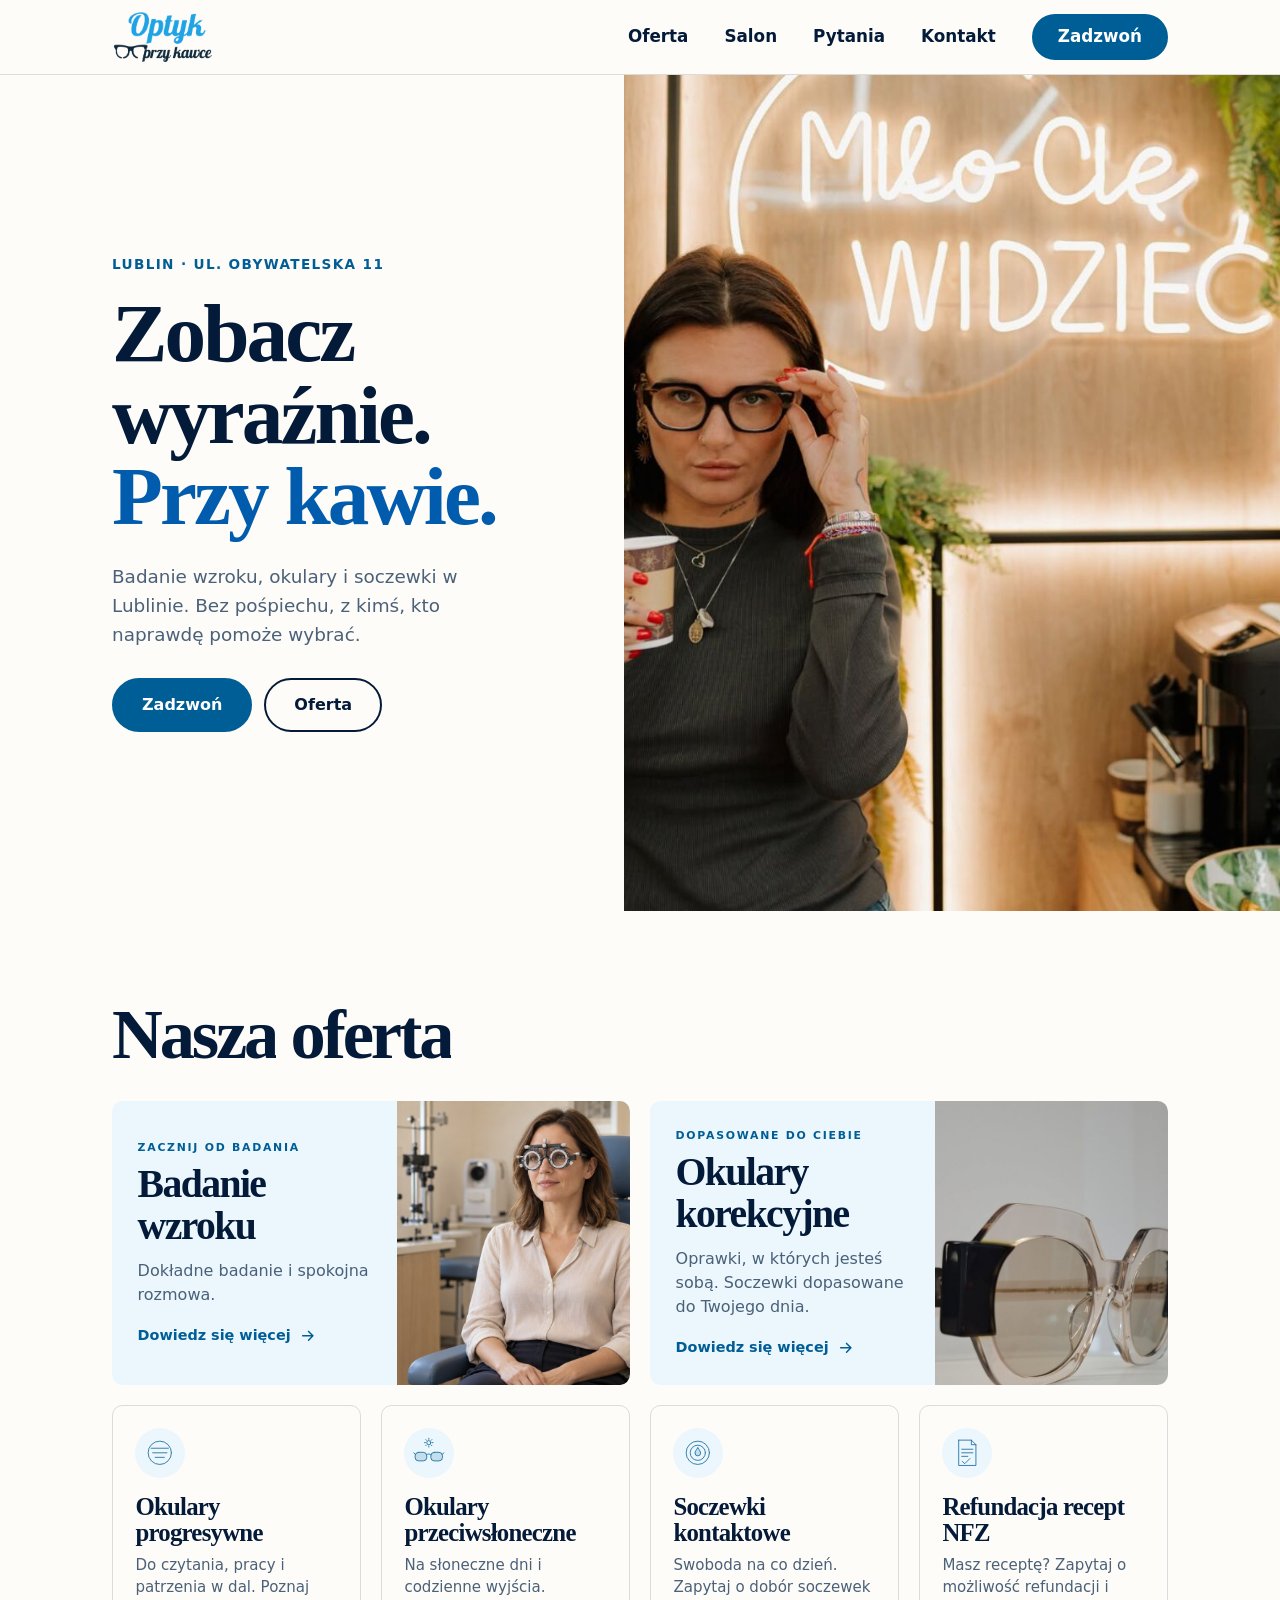
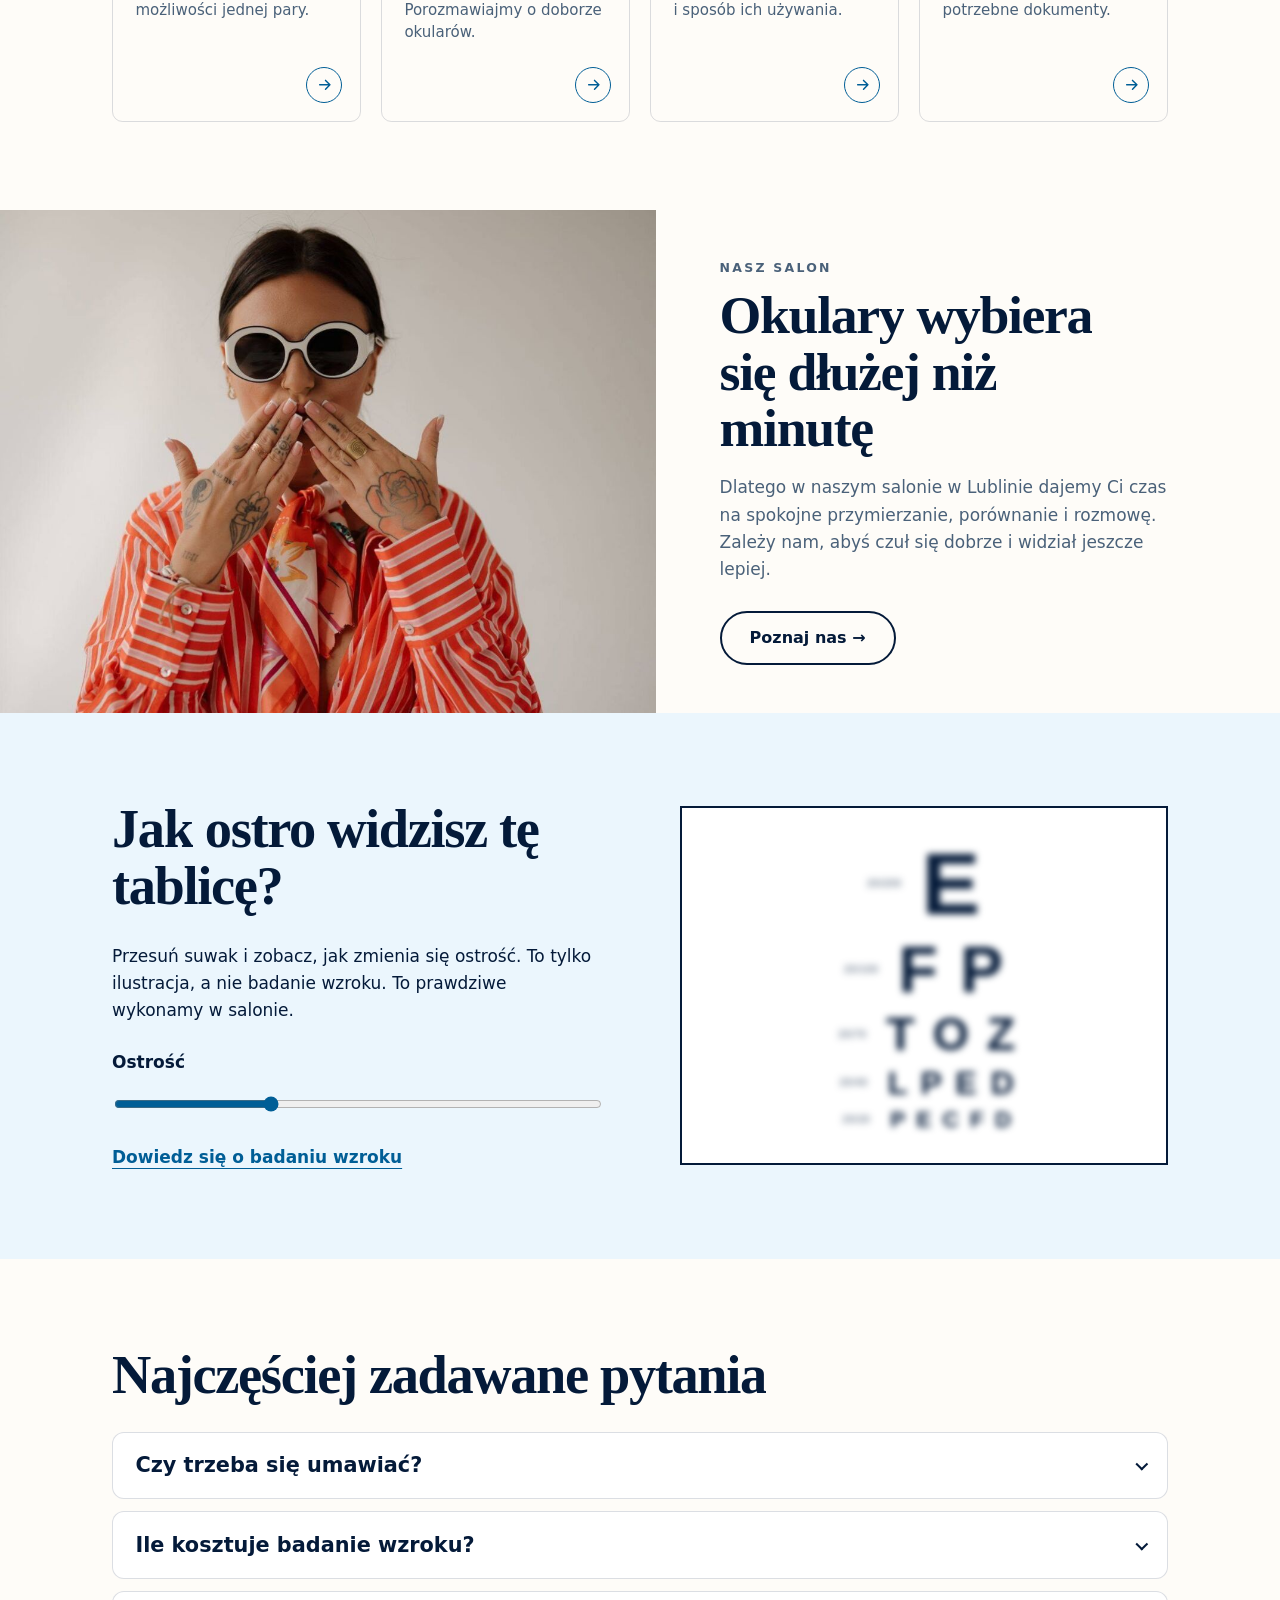
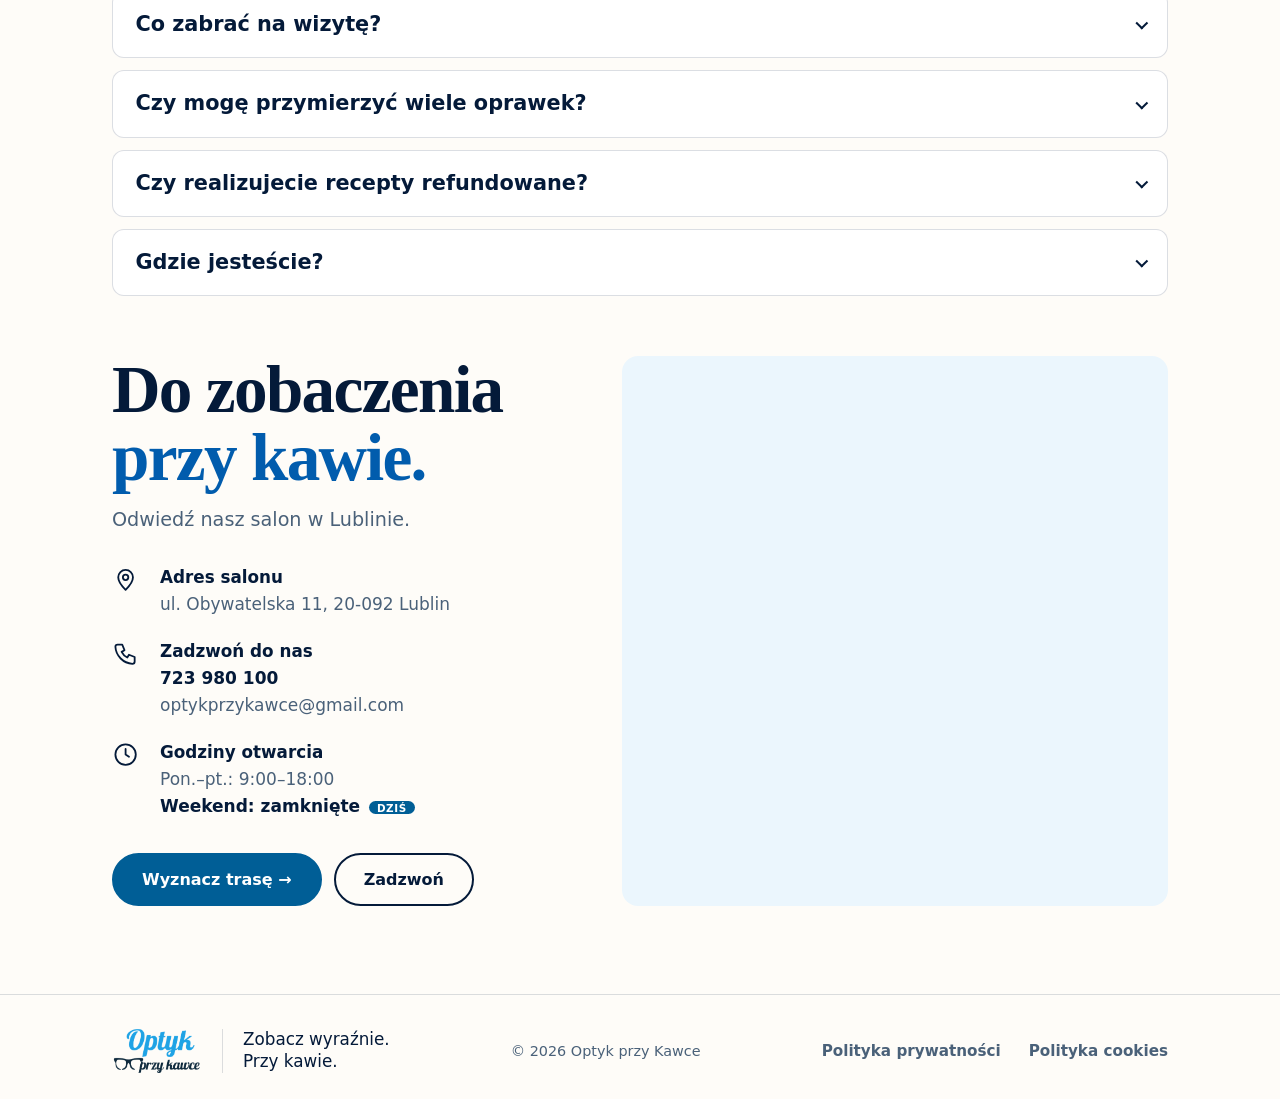
==== site/index.html @ 10d71ba2 "Czyste adresy URL: linki bez index.html i .html, cleanUrls w vercel.json Co-Authored-By: Claude Sonn" ====
<!DOCTYPE html>
<html lang="pl">
<head>
  <meta charset="utf-8">
  <meta name="viewport" content="width=device-width, initial-scale=1">
  <title>Optyk przy Kawce – badanie wzroku i okulary w Lublinie</title>
  <meta name="description" content="Optyk przy Kawce w Lublinie: badanie wzroku, okulary korekcyjne, przeciwsłoneczne i progresywne, soczewki kontaktowe. Bez pośpiechu, ul. Obywatelska 11.">
  <meta name="theme-color" content="#FEFCF8">
  <meta property="og:title" content="Optyk przy Kawce – badanie wzroku i okulary w Lublinie">
  <meta property="og:description" content="Optyk przy Kawce w Lublinie: badanie wzroku, okulary korekcyjne, przeciwsłoneczne i progresywne, soczewki kontaktowe. Bez pośpiechu, ul. Obywatelska 11.">
  <meta property="og:type" content="website">
  <meta property="og:image" content="img/optyk-przy-kawce-lublin-salon-neon.jpg">
  <script>document.documentElement.classList.add('js');</script>
  <link rel="stylesheet" href="css/style.css">
  <script type="application/ld+json">
  {
    "@context": "https://schema.org",
    "@type": "Optician",
    "name": "Optyk przy Kawce",
    "telephone": "+48723980100",
    "email": "optykprzykawce@gmail.com",
    "address": {"@type": "PostalAddress", "streetAddress": "ul. Obywatelska 11", "postalCode": "20-092", "addressLocality": "Lublin", "addressCountry": "PL"},
    "openingHoursSpecification": [{"@type": "OpeningHoursSpecification", "dayOfWeek": ["Monday", "Tuesday", "Wednesday", "Thursday", "Friday"], "opens": "09:00", "closes": "18:00"}]
  }
  </script>
</head>
<body>
  <a class="skip" href="#tresc">Przejdź do treści</a>

  <header class="top">
    <a class="top__logo" href="/" aria-label="Optyk przy Kawce, strona główna">
      <img src="img/optyk-przy-kawce-logo.png" alt="Optyk przy Kawce" width="585" height="312">
    </a>
    <button class="top__burger" type="button" aria-expanded="false" aria-controls="menu">
      <span class="sr">Menu</span><i></i><i></i>
    </button>
    <nav class="top__nav" id="menu" aria-label="Główna nawigacja">
      <a href="/#oferta">Oferta</a>
      <a href="/#salon">Salon</a>
      <a href="/#faq">Pytania</a>
      <a href="/#kontakt">Kontakt</a>
      <a class="btn btn--small top__tel" href="tel:+48723980100" aria-label="Zadzwoń 723 980 100">Zadzwoń</a>
    </nav>
  </header>

  <main id="tresc">
    <section class="hero">
      <div class="hero__text">
        <p class="eyebrow">Lublin · ul. Obywatelska 11</p>
        <h1 class="tytul">
          <span class="focus">Zobacz wyraźnie.</span>
          <span class="focus focus--2 tytul__alt">Przy kawie.</span>
        </h1>
        <p class="hero__lead">Badanie wzroku, okulary i soczewki w Lublinie. Bez pośpiechu, z kimś, kto naprawdę pomoże wybrać.</p>
        <div class="hero__cta">
          <a class="btn" href="tel:+48723980100">Zadzwoń</a>
          <a class="btn btn--ghost" href="#oferta">Oferta</a>
        </div>
      </div>
      <figure class="szyba hero__foto">
        <img src="img/optyk-przy-kawce-lublin-salon-neon.jpg" alt="Kobieta poprawia okulary z kubkiem kawy w ręku, w tle neon z napisem Miło Cię widzieć" width="1322" height="937" fetchpriority="high">
        <span class="szyba__blysk" aria-hidden="true"></span>
      </figure>
    </section>
    

    <section class="oferta oferta--salon" id="oferta" aria-labelledby="oferta-tytul">
      <div class="wrap">
        <div class="oferta__wstep"><h2 class="split" id="oferta-tytul">Nasza oferta</h2></div>
        <!-- DO POTWIERDZENIA Z KLIENTEM: progresywne, soczewki kontaktowe, refundacja -->
        <div class="karty stagger">
          <a class="karta karta--duza" href="/oferta/badanie-wzroku">
            <div class="karta__tekst">
              <p class="karta__nad">Zacznij od badania</p>
              <h3>Badanie wzroku</h3>
              <p class="karta__opis">Dokładne badanie i spokojna rozmowa.</p>
              <span class="karta__link">Dowiedz się więcej <svg viewBox="0 0 24 24" aria-hidden="true" focusable="false"><path d="M5 12 H19 M13 6 L19 12 L13 18"/></svg></span>
            </div>
            <div class="karta__zdjecie"><img src="img/badanie-wzroku-gabinet-oprawka-probna.jpg" alt="Dobór korekcji wzroku w oprawce próbnej" width="1174" height="784" loading="lazy"></div>
          </a>
          <a class="karta karta--duza" href="/oferta/okulary-korekcyjne">
            <div class="karta__tekst">
              <p class="karta__nad">Dopasowane do Ciebie</p>
              <h3>Okulary korekcyjne</h3>
              <p class="karta__opis">Oprawki, w których jesteś sobą. Soczewki dopasowane do Twojego dnia.</p>
              <span class="karta__link">Dowiedz się więcej <svg viewBox="0 0 24 24" aria-hidden="true" focusable="false"><path d="M5 12 H19 M13 6 L19 12 L13 18"/></svg></span>
            </div>
            <div class="karta__zdjecie karta__zdjecie--oprawki"><img src="img/okulary-korekcyjne-przezroczyste-oprawki.jpg" alt="Przezroczyste oprawki okularowe z ciemnymi detalami" width="1000" height="1000" loading="lazy"></div>
          </a>
          <a class="karta karta--mala" href="/oferta/okulary-progresywne">
            <svg class="ico draw " viewBox="0 0 120 120" aria-hidden="true" focusable="false"><circle pathLength="1" cx="60" cy="60" r="46"/><g class="ico-zones"><path pathLength="1" d="M26 42 H94"/><path pathLength="1" d="M32 60 H88"/><path pathLength="1" d="M42 78 H78"/></g></svg>
            <h3>Okulary progresywne</h3>
            <p class="karta__opis">Do czytania, pracy i patrzenia w dal. Poznaj możliwości jednej pary.</p>
            <span class="karta__strzalka" aria-hidden="true"><svg viewBox="0 0 24 24" aria-hidden="true" focusable="false"><path d="M5 12 H19 M13 6 L19 12 L13 18"/></svg></span>
          </a>
          <a class="karta karta--mala" href="/oferta/okulary-przeciwsloneczne">
            <svg class="ico draw " viewBox="0 0 120 120" aria-hidden="true" focusable="false"><g class="ico-rays"><circle pathLength="1" cx="60" cy="20" r="8"/><path pathLength="1" d="M60 3 V7 M60 33 V37 M43 20 H47 M73 20 H77 M48 8 L51 11 M69 29 L72 32 M72 8 L69 11 M51 29 L48 32"/></g><rect pathLength="1" x="6" y="58" width="46" height="34" rx="14" class="soft"/><rect pathLength="1" x="68" y="58" width="46" height="34" rx="14" class="soft"/><path pathLength="1" d="M52 68 C57 63 63 63 68 68"/><path pathLength="1" d="M6 66 L1 60 M114 66 L119 60"/></svg>
            <h3>Okulary przeciwsłoneczne</h3>
            <p class="karta__opis">Na słoneczne dni i codzienne wyjścia. Porozmawiajmy o doborze okularów.</p>
            <span class="karta__strzalka" aria-hidden="true"><svg viewBox="0 0 24 24" aria-hidden="true" focusable="false"><path d="M5 12 H19 M13 6 L19 12 L13 18"/></svg></span>
          </a>
          <a class="karta karta--mala" href="/oferta/soczewki-kontaktowe">
            <svg class="ico draw " viewBox="0 0 120 120" aria-hidden="true" focusable="false"><circle pathLength="1" cx="60" cy="60" r="46"/><circle pathLength="1" cx="60" cy="60" r="30"/><path pathLength="1" d="M60 40 C53 50 49 55 49 61 a11 11 0 0 0 22 0 C71 55 67 50 60 40 Z" class="soft"/></svg>
            <h3>Soczewki kontaktowe</h3>
            <p class="karta__opis">Swoboda na co dzień. Zapytaj o dobór soczewek i sposób ich używania.</p>
            <span class="karta__strzalka" aria-hidden="true"><svg viewBox="0 0 24 24" aria-hidden="true" focusable="false"><path d="M5 12 H19 M13 6 L19 12 L13 18"/></svg></span>
          </a>
          <a class="karta karta--mala" href="/oferta/recepty-refundowane">
            <svg class="ico draw " viewBox="0 0 120 120" aria-hidden="true" focusable="false"><path pathLength="1" d="M28 10 H78 L96 28 V110 H28 Z"/><path pathLength="1" d="M78 10 V28 H96"/><path pathLength="1" d="M40 46 H84 M40 60 H84 M40 74 H64"/><path pathLength="1" d="M42 94 L52 103 L72 83"/></svg>
            <h3>Refundacja recept NFZ</h3>
            <p class="karta__opis">Masz receptę? Zapytaj o możliwość refundacji i potrzebne dokumenty.</p>
            <span class="karta__strzalka" aria-hidden="true"><svg viewBox="0 0 24 24" aria-hidden="true" focusable="false"><path d="M5 12 H19 M13 6 L19 12 L13 18"/></svg></span>
          </a>
        </div>
      </div>
    </section>
    

    <section class="salon-baner" id="salon">
      <figure class="salon-baner__foto">
        <img src="img/biale-okulary-przeciwsloneczne-kobieta.jpg" alt="Kobieta w białych okularach przeciwsłonecznych" width="1100" height="1089" loading="lazy">
      </figure>
      <div class="salon-baner__tekst">
        <p class="eyebrow reveal">Nasz salon</p>
        <h2 class="split">Okulary wybiera się dłużej niż minutę</h2>
        <p class="reveal">Dlatego w naszym salonie w Lublinie dajemy Ci czas na spokojne przymierzanie, porównanie i rozmowę. Zależy nam, abyś czuł się dobrze i widział jeszcze lepiej.</p>
        <a class="btn btn--ghost reveal" href="#kontakt">Poznaj nas →</a>
      </div>
    </section>
    

    <section class="tablica">
      <div class="wrap tablica__grid">
        <div>
          <h2 class="split">Jak ostro widzisz tę tablicę?</h2>
          <p class="reveal">Przesuń suwak i zobacz, jak zmienia się ostrość. To tylko ilustracja, a nie badanie wzroku. To prawdziwe wykonamy w salonie.</p>
          <label class="suwak reveal">
            <span>Ostrość</span>
            <input type="range" min="0" max="12" value="12" step="0.1" data-blur-range aria-label="Ostrość tablicy">
          </label>
          <a class="link reveal" href="/oferta/badanie-wzroku">Dowiedz się o badaniu wzroku</a>
        </div>
        <div class="chart reveal" role="img" aria-label="Tablica z literami o malejącej wielkości">
          <div class="chart__letters" data-chart aria-hidden="true">
            <span class="c1" data-ac="20/200">E</span>
            <span class="c2" data-ac="20/100">F P</span>
            <span class="c3" data-ac="20/70">T O Z</span>
            <span class="c4" data-ac="20/40">L P E D</span>
            <span class="c5" data-ac="20/20">P E C F D</span>
          </div>
        </div>
      </div>
    </section>
    


    <section class="faq-sekcja faq-sekcja--waska" id="faq">
      <div class="wrap">
        <div class="faq">
          <h2 class="split">Najczęściej zadawane pytania</h2>
          <!-- DO POTWIERDZENIA Z KLIENTEM: odpowiedzi w FAQ (umawianie, refundacja, ceny) -->
          <details class="reveal" name="faq"><summary>Czy trzeba się umawiać?</summary><p>Najlepiej zadzwonić i umówić termin. Wtedy mamy dla Ciebie czas.</p></details>
          <details class="reveal" name="faq"><summary>Ile kosztuje badanie wzroku?</summary><p>Cenę podamy telefonicznie lub w salonie.</p></details>
          <details class="reveal" name="faq"><summary>Co zabrać na wizytę?</summary><p>Dotychczasowe okulary i, jeśli masz, aktualną receptę.</p></details>
          <details class="reveal" name="faq"><summary>Czy mogę przymierzyć wiele oprawek?</summary><p>Tak. Wybór oprawek to najprzyjemniejsza część wizyty, a kawa czeka.</p></details>
          <details class="reveal" name="faq"><summary>Czy realizujecie recepty refundowane?</summary><p>Zadzwoń i zapytaj, powiemy, co zabrać i jak to wygląda.</p></details>
          <details class="reveal" name="faq"><summary>Gdzie jesteście?</summary><p>Przy ul. Obywatelskiej 11 w Lublinie. Mapa jest poniżej.</p></details>
        </div>
      </div>
    </section>

    
    <section class="kontakt-sekcja" id="kontakt">
      <div class="wrap kontakt-sekcja__grid">
        <div class="kontakt-sekcja__tekst">
          <h2 class="kontakt-sekcja__h reveal">Do zobaczenia <span class="akcent">przy kawie.</span></h2>
          <p class="kontakt-sekcja__lead reveal">Odwiedź nasz salon w Lublinie.</p>
          <ul class="kontakt-lista stagger">
            <li><svg class="ik" viewBox="0 0 24 24" aria-hidden="true" focusable="false"><path d="M12 21s-6.5-6.2-6.5-11a6.5 6.5 0 0 1 13 0c0 4.8-6.5 11-6.5 11z"/><circle cx="12" cy="10" r="2.4"/></svg><div><strong>Adres salonu</strong><span>ul. Obywatelska 11, 20-092 Lublin</span></div></li>
            <li><svg class="ik" viewBox="0 0 24 24" aria-hidden="true" focusable="false"><path d="M5 4h4l2 5-2.5 1.5a11 11 0 0 0 5 5L15 13l5 2v4a2 2 0 0 1-2 2A16 16 0 0 1 3 6a2 2 0 0 1 2-2z"/></svg><div><strong>Zadzwoń do nas</strong><a href="tel:+48723980100">723 980 100</a><a class="kontakt-lista__mail" href="mailto:optykprzykawce@gmail.com">optykprzykawce@gmail.com</a></div></li>
            <li><svg class="ik" viewBox="0 0 24 24" aria-hidden="true" focusable="false"><circle cx="12" cy="12" r="9"/><path d="M12 7v5l3 2"/></svg><div class="godziny"><strong>Godziny otwarcia</strong><span data-days="1,2,3,4,5">Pon.–pt.: 9:00–18:00</span><span data-days="0,6">Weekend: zamknięte</span></div></li>
          </ul>
          <div class="kontakt-sekcja__cta reveal">
            <a class="btn" href="https://maps.app.goo.gl/uVHfZdmYuKes5w2g6" target="_blank" rel="noopener">Wyznacz trasę →</a>
            <a class="btn btn--ghost" href="tel:+48723980100" aria-label="Zadzwoń 723 980 100">Zadzwoń</a>
          </div>
        </div>
        <div class="mapa-duza">
          <iframe src="https://maps.google.com/maps?q=Optyk%20przy%20kawce%2C%20Obywatelska%2011%2C%20Lublin&amp;t=&amp;z=18&amp;ie=UTF8&amp;iwloc=&amp;output=embed" title="Mapa: Optyk przy Kawce, ul. Obywatelska 11, Lublin" loading="lazy" referrerpolicy="strict-origin-when-cross-origin" allowfullscreen></iframe>
        </div>
      </div>
    </section>


  </main>

  <footer class="stopka">
    <div class="wrap stopka__row">
      <div class="stopka__marka">
        <a href="/" aria-label="Optyk przy Kawce, strona główna"><img src="img/optyk-przy-kawce-logo.png" alt="Optyk przy Kawce" width="585" height="312" loading="lazy"></a>
        <p class="stopka__haslo">Zobacz wyraźnie.<br>Przy kawie.</p>
      </div>
      <p class="stopka__copy">© <span data-year>2026</span> Optyk przy Kawce</p>
      <nav aria-label="Informacje prawne">
        <ul class="stopka__prawne">
          <li><a href="/polityka-prywatnosci">Polityka prywatności</a></li>
          <li><a href="/polityka-cookies">Polityka cookies</a></li>
        </ul>
      </nav>
    </div>
  </footer>

  <a class="callbar" href="tel:+48723980100" aria-label="Zadzwoń 723 980 100">Zadzwoń</a>

  <script src="js/main.js" defer></script>
</body>
</html>
---- site/css/style.css ----
@view-transition { navigation: auto; }

@font-face { font-family: 'Bricolage Grotesque'; font-style: normal; font-weight: 700; font-display: swap; src: url('../fonts/bricolage-700-latin-ext.woff2') format('woff2'); unicode-range: U+0100-02BA, U+02BD-02C5, U+02C7-02CC, U+02CE-02D7, U+02DD-02FF, U+0304, U+0308, U+0329, U+1D00-1DBF, U+1E00-1E9F, U+1EF2-1EFF, U+2020, U+20A0-20AB, U+20AD-20C0, U+2113, U+2C60-2C7F, U+A720-A7FF; }
@font-face { font-family: 'Bricolage Grotesque'; font-style: normal; font-weight: 700; font-display: swap; src: url('../fonts/bricolage-700-latin.woff2') format('woff2'); unicode-range: U+0000-00FF, U+0131, U+0152-0153, U+02BB-02BC, U+02C6, U+02DA, U+02DC, U+0304, U+0308, U+0329, U+2000-206F, U+20AC, U+2122, U+2191, U+2193, U+2212, U+2215, U+FEFF, U+FFFD; }
@font-face { font-family: 'Bricolage Grotesque'; font-style: normal; font-weight: 800; font-display: swap; src: url('../fonts/bricolage-800-latin-ext.woff2') format('woff2'); unicode-range: U+0100-02BA, U+02BD-02C5, U+02C7-02CC, U+02CE-02D7, U+02DD-02FF, U+0304, U+0308, U+0329, U+1D00-1DBF, U+1E00-1E9F, U+1EF2-1EFF, U+2020, U+20A0-20AB, U+20AD-20C0, U+2113, U+2C60-2C7F, U+A720-A7FF; }
@font-face { font-family: 'Bricolage Grotesque'; font-style: normal; font-weight: 800; font-display: swap; src: url('../fonts/bricolage-800-latin.woff2') format('woff2'); unicode-range: U+0000-00FF, U+0131, U+0152-0153, U+02BB-02BC, U+02C6, U+02DA, U+02DC, U+0304, U+0308, U+0329, U+2000-206F, U+20AC, U+2122, U+2191, U+2193, U+2212, U+2215, U+FEFF, U+FFFD; }

:root {
  /* Paleta: jasna. Błękit z logo, granat zamiast czerni, karmel tylko jako drobny akcent kawy */
  --tlo: #FEFCF8;
  --papier: #ffffff;
  --mgla: #EBF6FD;
  --blekit: #1fa3e5;
  --blekit-ciemny: #005E96;
  --akcent: #015CAD;
  --tekst2: #4A6179;
  --granat: #041A39;
  --karmel: #c98b52;
  --linia: rgba(4, 26, 57, .14);

  /* Szeryfowe nagłówki wspólne dla strony i podstron ofert. */
  --font-naglowek: Georgia, "Times New Roman", serif;
  --font-tekst: system-ui, -apple-system, "Segoe UI", Roboto, sans-serif;
  --font-mono: ui-monospace, SFMono-Regular, Menlo, Consolas, monospace;

  --wrap: clamp(72rem, 80vw, 130rem);
  --gutter: clamp(1.25rem, 5vw, 3rem);
  --sekcja: clamp(3rem, 8vw, 5.5rem);
  --krem: #f6efe6;
  --ease: cubic-bezier(.2, .7, .2, 1);
}

*, *::before, *::after { box-sizing: border-box; }
html { scroll-behavior: smooth; scroll-padding-top: 5.5rem; font-size: clamp(16px, calc(10px + .45vw), 28px); }

body {
  margin: 0;
  background: var(--tlo);
  color: var(--granat);
  font-family: var(--font-tekst);
  font-size: 1.0625rem;
  line-height: 1.6;
  -webkit-text-size-adjust: 100%;
  overflow-x: hidden;
}

img { max-width: 100%; display: block; }
a { color: inherit; }
h1, h2, h3 { font-family: var(--font-naglowek); font-weight: 800; line-height: 1.05; margin: 0; letter-spacing: -.025em; }
h2 { font-size: clamp(1.9rem, 6vw, 3.4rem); max-width: 20ch; margin-bottom: 1.75rem; }
h3 { font-size: 1.3rem; letter-spacing: -.01em; }
p { margin: 0 0 1rem; }

.sr { position: absolute; width: 1px; height: 1px; overflow: hidden; clip: rect(0 0 0 0); white-space: nowrap; }
.skip { position: absolute; left: -999px; top: 0; background: var(--blekit-ciemny); color: #fff; padding: .75rem 1rem; z-index: 100; }
.skip:focus { left: 0; }
:focus-visible { outline: 3px solid var(--blekit); outline-offset: 3px; }

.wrap { max-width: var(--wrap); margin: 0 auto; padding-inline: var(--gutter); }

.eyebrow { font-size: .85rem; font-weight: 600; letter-spacing: .1em; text-transform: uppercase; color: var(--blekit-ciemny); margin-bottom: 1.1rem; }
.eyebrow--light { color: #bfe6f7; }


/* Przyciski i linki */
.btn {
  font-family: inherit; font-size: 1rem; cursor: pointer;
  display: inline-flex; align-items: center; justify-content: center;
  min-height: 3.25rem; padding: .75rem 1.75rem;
  background: var(--blekit-ciemny); color: #fff;
  font-weight: 700; text-decoration: none;
  border: 2px solid var(--blekit-ciemny); border-radius: 999px;
  transition: transform .3s var(--ease), background .3s, color .3s, border-color .3s;
}
@media (hover: hover) { .btn:hover { transform: translateY(-3px); background: var(--granat); border-color: var(--granat); } }
.btn:active { transform: translateY(0) scale(.98); }
.btn--ghost { background: transparent; color: var(--granat); border-color: var(--granat); }
@media (hover: hover) { .btn--ghost:hover { background: var(--granat); color: #fff; } }
.btn--small { min-height: 2.5rem; padding: .35rem 1.25rem; }
.btn--white { background: #fff; color: var(--blekit-ciemny); border-color: #fff; }
@media (hover: hover) { .btn--white:hover { background: var(--granat); color: #fff; border-color: var(--granat); } }

.link { color: var(--blekit-ciemny); text-underline-offset: .3em; font-weight: 600; }
.link--light { color: #fff; }

/* Nagłówek */
.top {
  position: sticky; top: 0; z-index: 50;
  display: flex; align-items: center; justify-content: space-between; gap: 1.5rem;
  padding: .6rem max(var(--gutter), calc((100vw - var(--wrap)) / 2 + var(--gutter)));
  background: rgba(254, 252, 248, .92);
  -webkit-backdrop-filter: blur(12px); backdrop-filter: blur(12px);
  border-bottom: 1px solid var(--linia);
}
.top__logo img { height: 3.4rem; width: auto; transition: transform .5s var(--ease); }
.top__logo:hover img { transform: rotate(-3deg) scale(1.04); }

.top__burger { margin-left: auto; display: none; width: 3rem; height: 3rem; background: none; border: 0; position: relative; cursor: pointer; z-index: 2; }
.top__burger i { position: absolute; left: .75rem; right: .75rem; height: 2px; background: var(--granat); transition: transform .35s var(--ease), top .35s var(--ease); }
.top__burger i:nth-child(2) { top: 1.1rem; }
.top__burger i:nth-child(3) { top: 1.7rem; }
.top__burger[aria-expanded="true"] i:nth-child(2) { top: 1.4rem; transform: rotate(45deg); }
.top__burger[aria-expanded="true"] i:nth-child(3) { top: 1.4rem; transform: rotate(-45deg); }

.top__nav { display: flex; align-items: center; gap: 2.25rem; }
.top__nav a:not(.btn) { text-decoration: none; font-size: 1.05rem; font-weight: 600; padding-block: .5rem; position: relative; }
.top__nav a:not(.btn)::after { content: ""; position: absolute; left: 0; right: 0; bottom: .15rem; height: 2px; background: var(--blekit-ciemny); transform: scaleX(0); transform-origin: left; transition: transform .35s var(--ease); }
.top__nav a:not(.btn):hover::after, .top__nav a[aria-current]::after { transform: scaleX(1); }
.top__tel { min-height: 2.9rem; padding-inline: 1.5rem; font-size: 1.05rem; }

/* Szyba: zdjęcie za szkłem gabloty */
.szyba { position: relative; margin: 0; overflow: hidden; }
.szyba img { width: 100%; height: 100%; object-fit: cover; display: block; }
.szyba__blysk { position: absolute; inset: 0; overflow: hidden; pointer-events: none; }
.szyba__blysk::before { content: ""; position: absolute; top: -10%; bottom: -10%; left: 0; width: 28%; background: linear-gradient(100deg, transparent, rgba(255, 255, 255, .45), transparent); transform: translateX(-130%) skewX(-14deg); animation: blysk 2.6s var(--ease) 1.2s 1 forwards; }
.szyba:hover .szyba__blysk::before { animation: blysk 1.6s var(--ease) 1; }

/* HERO */
.hero { display: grid; gap: 2rem; padding: 2rem 0 0; }
.hero__text { padding-inline: var(--gutter); }
.tytul { display: flex; flex-direction: column; margin: 0 0 1.5rem; max-width: none; font-size: clamp(3rem, 13.5vw, 5.2rem); line-height: .98; letter-spacing: -.035em; }
.tytul .focus { display: block; }
.tytul__alt { color: var(--akcent); white-space: nowrap; }
.hero__lead { font-size: 1.15rem; max-width: 36ch; color: var(--tekst2); }
.hero__cta { display: flex; flex-wrap: wrap; gap: .75rem; margin-top: 1.75rem; }
.hero__foto img { width: 100%; display: block; aspect-ratio: 4 / 3; object-fit: cover; object-position: 25% 40%; }

/* Oferta */
.oferta { padding-block: var(--sekcja); }
.oferta .eyebrow { letter-spacing: .18em; font-size: .78rem; margin-bottom: .6rem; }
.oferta h2 { max-width: none; margin-bottom: 2rem; }
.karty { display: grid; grid-template-columns: repeat(2, minmax(0, 1fr)); gap: 1rem; }
.karta { display: block; position: relative; text-decoration: none; background: var(--mgla); border-radius: 1rem; overflow: hidden; color: var(--granat); transition: transform .4s var(--ease), box-shadow .4s var(--ease); }
@media (hover: hover) { .karta:hover { transform: translateY(-4px); box-shadow: 0 1.2rem 2rem -1.4rem rgba(4, 26, 57, .45); } }
.karta--duza { grid-column: 1 / -1; display: grid; grid-template-columns: minmax(0, 1fr); }
.karta__zdjecie { order: -1; min-height: 12rem; overflow: hidden; }
.karta__zdjecie img { width: 100%; height: 100%; object-fit: cover; object-position: 30% 35%; transition: transform .8s var(--ease); }
@media (hover: hover) { .karta:hover .karta__zdjecie img { transform: scale(1.05); } }
.karta__zdjecie--produkt { background: #fff; display: grid; place-items: center; }
.karta__zdjecie--produkt img { object-fit: contain; padding: 1rem; }
.karta__zdjecie--miejsce { display: grid; place-items: center; background: #d9ecf8; }
.karta__tekst { padding: 1.5rem 1.5rem 1.75rem; display: flex; flex-direction: column; justify-content: center; }
.karta__nad { margin: 0 0 .5rem; font-size: .72rem; font-weight: 700; letter-spacing: .16em; text-transform: uppercase; color: var(--blekit-ciemny); }
.karta h3 { font-size: clamp(1.5rem, 3vw, 2.5rem); line-height: 1.05; margin-bottom: .7rem; }
.karta__opis { margin: 0; color: var(--tekst2); font-size: 1rem; line-height: 1.5; }
.karta__link { display: inline-flex; align-items: center; gap: .5rem; margin-top: 1.1rem; font-weight: 700; color: var(--blekit-ciemny); }
.karta__link svg, .karta__strzalka svg { width: 1.1rem; height: 1.1rem; fill: none; stroke: currentColor; stroke-width: 2; stroke-linecap: round; stroke-linejoin: round; transition: transform .3s var(--ease); }
@media (hover: hover) { .karta:hover .karta__link svg { transform: translateX(.3rem); } }
.karta--mala { padding: 1.25rem 1.25rem 4.2rem; background: var(--mgla); }
.karta--mala .ico { width: 2.3rem; height: 2.3rem; color: var(--granat); margin-bottom: .8rem; }
.karta--mala h3 { font-size: 1.3rem; margin-bottom: .5rem; }
.karta__strzalka { position: absolute; right: 1.1rem; bottom: 1.1rem; width: 2.6rem; height: 2.6rem; border: 1.5px solid var(--blekit-ciemny); border-radius: 50%; display: grid; place-items: center; color: var(--blekit-ciemny); }
.ico--panel { width: min(52%, 9rem); height: auto; color: var(--blekit-ciemny); stroke-width: 2; }

/* Ikony */
.ico { fill: none; stroke: currentColor; stroke-width: 3; stroke-linecap: round; stroke-linejoin: round; overflow: visible; }
.ico .solid { fill: currentColor; }
.ico .soft { fill: currentColor; fill-opacity: .16; }
.ico-pupil { animation: oko 6s ease-in-out infinite; transform-origin: 60px 60px; }
.ico-eye { animation: mrug 5s ease-in-out infinite; transform-origin: 60px 60px; }
.ico-rays { animation: obrot 16s linear infinite; transform-origin: 60px 20px; }
.ico-zones path { animation: strefy 4s ease-in-out infinite; }
.ico-zones path:nth-child(2) { animation-delay: .4s; }
.ico-zones path:nth-child(3) { animation-delay: .8s; }
.ico--big { width: min(68vw, 320px); height: auto; color: var(--blekit-ciemny); stroke-width: 2.2; }

/* Rysowanie linii po wejściu w ekran */
.js .draw * { stroke-dasharray: 1; stroke-dashoffset: 1; transition: stroke-dashoffset 1.6s var(--ease); }
.js .draw.is-in * { stroke-dashoffset: 0; }
.js .draw > :nth-child(2) { transition-delay: .15s; }
.js .draw > :nth-child(3) { transition-delay: .3s; }
.js .draw > :nth-child(4) { transition-delay: .45s; }
.js .draw > :nth-child(5) { transition-delay: .6s; }

/* Nasz salon: baner ze zdjęciem */
.salon-baner { display: grid; background: var(--tlo); }
.salon-baner__foto { position: relative; margin: 0; min-height: 15rem; aspect-ratio: 16 / 10; overflow: hidden; }
.salon-baner__foto img { position: absolute; inset: 0; width: 100%; height: 100%; object-fit: cover; object-position: 50% 36%; }
.salon-baner__tekst { padding: var(--sekcja) var(--gutter); align-self: center; }
.salon-baner .eyebrow { letter-spacing: .18em; font-size: .78rem; margin-bottom: .6rem; }
.salon-baner h2 { font-size: clamp(2rem, 4.2vw, 3.4rem); max-width: 14ch; margin-bottom: 1.1rem; }
.salon-baner p { color: var(--tekst2); max-width: 44ch; }
.salon-baner .btn { margin-top: .75rem; }

/* Tablica */
.tablica { background: var(--mgla); padding-block: var(--sekcja); }
.tablica__grid { display: grid; gap: 2.5rem; align-items: center; }
.suwak { display: block; margin: 1.5rem 0; font-weight: 600; }
.suwak input { display: block; width: 100%; margin-top: .75rem; height: 2rem; accent-color: var(--blekit-ciemny); }
.chart { background: var(--papier); border: 2px solid var(--granat); padding: 2rem 1rem 2rem 4.5rem; overflow: hidden; position: relative; }
.chart__letters { display: flex; flex-direction: column; align-items: center; gap: .6rem; font-family: Arial, Helvetica, sans-serif; font-weight: 700; color: var(--granat); letter-spacing: .15em; filter: blur(calc(var(--b, 12) * 1px)); transition: filter .12s linear; line-height: 1; }
.chart__letters span { position: relative; }
.chart__letters span::before { content: attr(data-ac); position: absolute; right: calc(100% + 1.25rem); top: 50%; transform: translateY(-50%); font-size: .65rem; font-weight: 600; letter-spacing: .04em; color: rgba(4, 26, 57, .5); white-space: nowrap; }
.c1 { font-size: 5.5rem; } .c2 { font-size: 4rem; } .c3 { font-size: 2.9rem; } .c4 { font-size: 2rem; } .c5 { font-size: 1.4rem; }

/* FAQ: karty + kafel „Wpadnij" */
.faq-sekcja { padding-block: var(--sekcja) 0; }
.faq-sekcja__grid { display: grid; gap: 2.5rem; align-items: start; }
.faq .eyebrow { letter-spacing: .18em; font-size: .78rem; margin-bottom: .6rem; }
.faq h2 { margin-bottom: 1.75rem; max-width: none; }
@media (min-width: 800px) { .faq h2 { white-space: nowrap; } }
.faq details { background: var(--papier); border: 1px solid var(--linia); border-radius: .75rem; margin-bottom: .75rem; transition: border-color .3s, box-shadow .3s; }
.faq details[open] { border-color: var(--blekit-ciemny); box-shadow: 0 .6rem 1.6rem -1rem rgba(4, 26, 57, .35); }
.faq summary { cursor: pointer; list-style: none; display: flex; justify-content: space-between; align-items: center; gap: 1rem; padding: 1.2rem 1.4rem; font-weight: 700; font-size: 1.3rem; line-height: 1.3; color: var(--granat); }
.faq summary::-webkit-details-marker { display: none; }
.faq summary::after { content: ""; flex: none; width: .55rem; height: .55rem; border-right: 2px solid var(--granat); border-bottom: 2px solid var(--granat); transform: rotate(45deg) translateY(-2px); transition: transform .35s var(--ease); }
.faq details[open] summary::after { transform: rotate(-135deg) translateY(-2px); }
.faq details p { margin: 0; padding: 0 1.4rem 1.3rem; font-size: 1.12rem; color: var(--tekst2); max-width: 60ch; }


/* Podstrona: Badanie wzroku */
.blok .eyebrow, .tablica .eyebrow { letter-spacing: .18em; font-size: .78rem; margin-bottom: .6rem; }
.blok h2, .tablica h2 { max-width: none; }
.hero--podstrona .crumbs { margin-bottom: 1.25rem; }
.hero--podstrona .tytul { font-size: clamp(2.8rem, 9vw, 5rem); margin-bottom: 1.25rem; }
.hero--podstrona .hero__foto { order: 0; margin: 0; }
.hero__foto--miejsce { display: grid; place-items: center; background: #d9ecf8; min-height: 14rem; }
.hero__foto--miejsce .ico--panel { width: min(40%, 11rem); }
.hero--podstrona .hero__text { padding-bottom: 1.5rem; }
.fakty { border-block: 1px solid var(--linia); padding-block: 1.5rem; }
.fakty__grid { display: grid; gap: 1.25rem; }
.fakt { display: flex; gap: 1rem; align-items: center; }
.fakt .ico { width: 2.6rem; height: 2.6rem; flex: none; color: var(--granat); }
.fakt strong { display: block; color: var(--granat); }
.fakt span { color: var(--tekst2); font-size: .95rem; line-height: 1.45; display: block; }
.przebieg__grid { display: grid; gap: 1.5rem; align-items: stretch; margin-top: 1.5rem; }
.info-karty { display: grid; grid-template-columns: minmax(0, 1fr); gap: 1rem; margin-top: 1.5rem; }
.info-karta { background: var(--mgla); border-radius: 1rem; padding: 1.25rem; }
.info-karta .ico { width: 2.2rem; height: 2.2rem; color: var(--granat); margin-bottom: .7rem; }
.info-karta h3 { font-size: 1.2rem; margin-bottom: .4rem; }
.info-karta p { margin: 0; color: var(--tekst2); font-size: .98rem; line-height: 1.5; }
.foto-miejsce { margin: 0; aspect-ratio: 4 / 3; border-radius: 1rem; background: #d9ecf8; display: grid; place-items: center; overflow: hidden; }
.foto-miejsce .ico--panel { width: min(34%, 9rem); }
.foto-miejsce img { width: 100%; height: 100%; object-fit: cover; }
.dla-kogo__grid { display: grid; gap: 1.5rem; }
.dla-kogo h2 { margin-bottom: 0; }
.dla-lista { list-style: none; margin: 0; padding: 0; }
.dla-lista li { position: relative; padding: 1.15rem 0 1.15rem 3.4rem; border-top: 1px solid var(--linia); font-size: 1.2rem; font-weight: 600; line-height: 1.35; color: var(--granat); }
.dla-lista li:last-child { border-bottom: 1px solid var(--linia); }
.dla-lista li::before { content: ""; position: absolute; left: 0; top: 1.05rem; width: 1.9rem; height: 1.9rem; border-radius: 50%; background: var(--mgla); }
.dla-lista li::after { content: ""; position: absolute; left: .6rem; top: 1.62rem; width: .72rem; height: .38rem; border-left: 2.5px solid var(--blekit-ciemny); border-bottom: 2.5px solid var(--blekit-ciemny); transform: rotate(-45deg); }
.przed-wizyta h2 { margin-bottom: 1.75rem; }
.przed-lista { display: grid; gap: 1.5rem; border-top: 1px solid var(--linia); border-bottom: 1px solid var(--linia); padding-block: 1.75rem; }
.przed-el { display: flex; gap: 1rem; align-items: flex-start; }
.przed-el .ico { width: 2.8rem; height: 2.8rem; flex: none; color: var(--granat); }
.przed-el strong { display: block; font-size: 1.3rem; line-height: 1.25; color: var(--granat); margin-bottom: .25rem; }
.przed-el span { color: var(--tekst2); font-size: 1.05rem; line-height: 1.45; display: block; }
.info-karty + .uwaga { margin-top: 1.75rem; }
.faq-sekcja--krotka { padding-bottom: 0; }
.zobacz-tez { padding-top: clamp(2rem, 4vw, 3rem); }
.zobacz-tez h2 { margin-bottom: 1.5rem; }
.faq-sekcja--waska .faq { max-width: none; }

/* Strony prawne */
.prawne { padding-block: clamp(2.5rem, 6vw, 4.5rem); }
.prawne__tresc { max-width: 52rem; }
.prawne h1 { font-size: clamp(2.2rem, 6vw, 3.4rem); margin-bottom: .5rem; }
.prawne h2 { font-size: 1.35rem; max-width: none; margin: 2rem 0 .6rem; letter-spacing: -.01em; }
.prawne p { color: var(--tekst2); max-width: 68ch; }
.prawne a { color: var(--blekit-ciemny); text-underline-offset: .25em; }
.prawne__data { font-size: .9rem; }
.do-uzupelnienia { background: #fff3c4; color: var(--granat); padding: .05rem .35rem; border-radius: .25rem; }

/* Kontakt: tekst po lewej, duża mapa po prawej */
.kontakt-sekcja { padding-block: clamp(2rem, 4vw, 3rem) var(--sekcja); }
.kontakt-sekcja__grid { display: grid; gap: 2.5rem; align-items: stretch; }
.kontakt-sekcja__h { font-size: clamp(2.4rem, 6.5vw, 4.2rem); line-height: 1; max-width: none; margin-bottom: .9rem; }
.akcent { color: var(--akcent); }
.kontakt-sekcja__lead { font-size: 1.2rem; color: var(--tekst2); margin-bottom: 1.75rem; }
.kontakt-lista { list-style: none; margin: 0 0 2rem; padding: 0; display: grid; gap: 1.25rem; }
.kontakt-lista li { display: grid; grid-template-columns: 2rem 1fr; gap: 1rem; align-items: start; }
.kontakt-lista .ik { width: 1.7rem; height: 1.7rem; fill: none; stroke: var(--granat); stroke-width: 1.6; stroke-linecap: round; stroke-linejoin: round; margin-top: .1rem; }
.kontakt-lista strong { display: block; font-size: 1.05rem; color: var(--granat); }
.kontakt-lista span, .kontakt-lista a { display: block; color: var(--tekst2); text-decoration: none; }
.kontakt-lista a:hover { color: var(--blekit-ciemny); text-decoration: underline; text-underline-offset: .25em; }
.kontakt-lista li > div > a:first-of-type { font-weight: 700; color: var(--granat); }
.godziny .is-today { color: var(--granat); font-weight: 700; }
.godziny .is-today::after { content: "dziś"; margin-left: .55rem; padding: .05rem .5rem; border-radius: 999px; background: var(--blekit-ciemny); color: #fff; font-size: .65rem; font-weight: 700; letter-spacing: .06em; text-transform: uppercase; vertical-align: .1em; }
.kontakt-sekcja__cta { display: flex; flex-wrap: wrap; gap: .75rem; }
.mapa-duza { position: relative; min-height: 20rem; border-radius: 1rem; overflow: hidden; background: var(--mgla); }
.mapa-duza iframe { position: absolute; inset: 0; width: 100%; height: 100%; border: 0; }

/* Stopka: smukła */
.stopka { background: var(--tlo); color: var(--granat); padding: 2rem 0 5.5rem; border-top: 1px solid var(--linia); font-size: .95rem; }
.stopka__row { display: flex; flex-wrap: wrap; align-items: center; justify-content: space-between; gap: 1.25rem 2rem; }
.stopka__marka { display: flex; align-items: center; gap: 1.25rem; }
.stopka__marka img { height: 3rem; width: auto; }
.stopka__haslo { margin: 0; padding-left: 1.25rem; border-left: 1px solid var(--linia); font-size: 1.05rem; line-height: 1.3; color: var(--granat); }
.stopka a { text-decoration: none; color: var(--tekst2); }
.stopka a:hover { color: var(--blekit-ciemny); text-decoration: underline; text-underline-offset: .25em; }
.stopka__prawne { list-style: none; margin: 0; padding: 0; display: flex; flex-wrap: wrap; gap: .5rem 1.75rem; }
.stopka__prawne a { font-weight: 600; }
.stopka__copy { margin: 0; font-size: .9rem; color: var(--tekst2); }

.callbar { position: fixed; left: 0; right: 0; bottom: 0; z-index: 40; display: none; justify-content: center; align-items: center; min-height: 3.5rem; background: var(--blekit-ciemny); color: #fff; font-weight: 700; text-decoration: none; padding-bottom: env(safe-area-inset-bottom); box-shadow: 0 -6px 20px rgba(4, 26, 57, .18); }

/* PODSTRONY */
.phero { display: grid; gap: 2rem; padding: 2rem var(--gutter) 3rem; max-width: var(--wrap); margin: 0 auto; }
.crumbs { font-size: .85rem; color: rgba(4, 26, 57, .65); margin-bottom: 1.5rem; }
.crumbs a { text-underline-offset: .25em; }
.phero__title { font-size: clamp(2.4rem, 10vw, 5rem); line-height: 1; margin-bottom: 1.25rem; max-width: 14ch; }
.phero__lead { font-size: 1.2rem; max-width: 40ch; color: var(--tekst2); }
.phero__art { display: grid; place-items: center; }
.phero__foto img { aspect-ratio: 1 / 1; }

.blok { padding-block: clamp(2.5rem, 7vw, 4.5rem); }
.blok--mgla { background: var(--mgla); }
.blok__grid { display: grid; gap: 1.5rem; }
.lista { list-style: none; margin: 0; padding: 0; }
.lista li { position: relative; padding: 1rem 0 1rem 2.5rem; border-top: 1px solid var(--linia); }
.lista li:last-child { border-bottom: 1px solid var(--linia); }
.lista li::before { content: ""; position: absolute; left: .25rem; top: 1.35rem; width: .9rem; height: .5rem; border-left: 3px solid var(--blekit-ciemny); border-bottom: 3px solid var(--blekit-ciemny); transform: rotate(-45deg); }
.uwaga { margin: 0; padding: 1.25rem 1.5rem; background: var(--mgla); border-left: 4px solid var(--blekit-ciemny); max-width: 62ch; }


.pills { display: flex; flex-wrap: wrap; gap: .6rem; }
.pills a { padding: .6rem 1.1rem; border: 2px solid var(--granat); border-radius: 999px; text-decoration: none; font-weight: 600; transition: background .3s, color .3s, transform .3s var(--ease); }
.pills a:hover { background: var(--granat); color: #fff; transform: translateY(-3px); }


/* Animacje */
@keyframes puls { 0% { box-shadow: 0 0 0 0 rgba(47, 179, 109, .55); } 100% { box-shadow: 0 0 0 .5rem rgba(47, 179, 109, 0); } }
@keyframes ostrosc { from { filter: blur(18px); opacity: 0; transform: translateY(.2em); } to { filter: blur(0); opacity: 1; transform: none; } }
@keyframes blysk { to { transform: translateX(480%) skewX(-14deg); } }
@keyframes mrug { 0%, 92%, 100% { transform: scaleY(1); } 95% { transform: scaleY(.08); } }
@keyframes oko { 0%, 100% { transform: translateX(0); } 30% { transform: translateX(-9px); } 65% { transform: translateX(9px); } }
@keyframes obrot { to { transform: rotate(360deg); } }
@keyframes strefy { 0%, 100% { transform: translateX(0); } 50% { transform: translateX(4px); } }

.js .focus { animation: ostrosc 1.2s var(--ease) both; }
.js .focus--2 { animation-delay: .3s; }
.js .focus--3 { animation-delay: .6s; }

.js .reveal { opacity: 0; transform: translateY(1.75rem); transition: opacity .9s var(--ease), transform .9s var(--ease); }
.js .reveal.is-in { opacity: 1; transform: none; }

.js .stagger > * { opacity: 0; transform: translateY(1.5rem); transition: opacity .8s var(--ease), transform .8s var(--ease); }
.js .stagger.is-in > * { opacity: 1; transform: none; }
.js .stagger > :nth-child(2) { transition-delay: .08s; }
.js .stagger > :nth-child(3) { transition-delay: .16s; }
.js .stagger > :nth-child(4) { transition-delay: .24s; }
.js .stagger > :nth-child(5) { transition-delay: .32s; }
.js .stagger > :nth-child(6) { transition-delay: .4s; }

/* Nagłówki wchodzą słowo po słowie */
.w { display: inline-block; overflow: hidden; vertical-align: bottom; padding-bottom: .12em; margin-bottom: -.12em; }
.w > span { display: inline-block; transform: translateY(110%); transition: transform .8s var(--ease); transition-delay: calc(var(--i) * 70ms); }
.split.is-in .w > span { transform: none; }

/* Telefon */
@media (max-width: 799px) {
  .callbar { display: flex; }
  .js .top__burger { display: block; }
  .js .top__nav {
    position: absolute; top: 100%; left: 0; right: 0; min-height: calc(100dvh - 4.7rem);
    flex-direction: column; align-items: stretch; justify-content: flex-start; gap: 0;
    padding: 1.5rem var(--gutter) 2rem;
    background: var(--tlo);
    visibility: hidden; opacity: 0; transform: translateY(-.5rem);
    transition: opacity .3s, transform .3s var(--ease), visibility .3s;
  }
  .js .top__nav.is-open { visibility: visible; opacity: 1; transform: none; }
  .top__nav a:not(.btn) { font-family: var(--font-naglowek); font-weight: 800; font-size: 2rem; letter-spacing: -.02em; padding-block: .6rem; }
  .top__nav a:not(.btn)::after { display: none; }
  .top__nav .btn { margin-top: 1rem; align-self: flex-start; }
  .chart { padding-left: 4.25rem; }
  .hero { gap: 1.5rem; padding-top: 0; }
  .hero__foto { order: -1; }
  .hero__foto img { aspect-ratio: 5 / 4; object-position: 28% 40%; }
  .hero__cta .btn:not(.btn--ghost) { display: none; }
  .hero__cta .btn--ghost { background: var(--blekit-ciemny); color: #fff; border-color: var(--blekit-ciemny); }
  body { padding-bottom: 3.5rem; }
}

/* Komputer */
@media (min-width: 800px) {
  .hero { grid-template-columns: minmax(0, 1fr) minmax(0, 1.05fr); gap: 0; padding: 0; min-height: calc(100vh - 4rem); align-items: stretch; }
  .hero__text { align-self: center; padding: 4rem 3rem 4rem max(var(--gutter), calc((100vw - var(--wrap)) / 2 + var(--gutter))); }
  .hero__foto { height: 100%; }
  .hero__foto img { height: 100%; aspect-ratio: auto; min-height: 32rem; object-position: 30% 40%; }
  .phero { grid-template-columns: 1.2fr .8fr; align-items: center; padding-top: 3rem; }
    .tablica__grid { grid-template-columns: 1fr 1fr; gap: 5rem; }
  .blok__grid { grid-template-columns: 1fr 1.4fr; gap: 4rem; }
}


@media (min-width: 800px) {
  .faq-sekcja__grid { grid-template-columns: minmax(0, 1fr) minmax(0, 1fr); gap: 3rem; }
  .kontakt-sekcja__grid { grid-template-columns: minmax(0, .9fr) minmax(0, 1.1fr); gap: 4rem; }
  .mapa-duza { min-height: 28rem; }
  .stopka { padding-bottom: 1.5rem; }
}


@media (min-width: 800px) {
  .karty { grid-template-columns: repeat(4, minmax(0, 1fr)); gap: 1.25rem; }
  .karta--duza { grid-column: span 2; grid-template-columns: minmax(0, 1fr) minmax(0, 1fr); min-height: 17rem; }
  .karta--duza .karta__zdjecie { order: 0; min-height: 0; }
  .karta__tekst { padding: 1.75rem; }
  .karta--mala { min-height: 13rem; }
}


@media (min-width: 800px) {
  .salon-baner { grid-template-columns: minmax(0, 1.05fr) minmax(0, 1fr); min-height: 26rem; }
  .salon-baner__foto { aspect-ratio: auto; min-height: 0; }
  .salon-baner__tekst { padding: 3rem max(var(--gutter), calc((100vw - var(--wrap)) / 2 + var(--gutter))) 3rem 4rem; }
}

@media (min-width: 800px) {
  .hero--podstrona { min-height: 36rem; }
  .hero--podstrona .hero__foto { height: 100%; }
  .hero__foto--miejsce { min-height: 0; }
  .fakty__grid { grid-template-columns: repeat(3, minmax(0, 1fr)); gap: 0; }
  .fakt + .fakt { border-left: 1px solid var(--linia); padding-left: 2rem; }
  .przebieg__grid { grid-template-columns: minmax(0, 1.1fr) minmax(0, .9fr); gap: 2.5rem; align-items: stretch; }
  .przebieg__grid .info-karty { margin-top: 0; }
  .przebieg__grid .foto-miejsce { aspect-ratio: auto; height: 100%; min-height: 18rem; }
  .info-karty { grid-template-columns: repeat(2, minmax(0, 1fr)); }
  .info-karty--3 { grid-template-columns: repeat(3, minmax(0, 1fr)); }
  .info-karty--4 { grid-template-columns: repeat(4, minmax(0, 1fr)); }
    .dla-kogo__grid { grid-template-columns: minmax(0, .8fr) minmax(0, 1.2fr); gap: 4rem; align-items: start; }
  .przed-lista { grid-template-columns: repeat(3, minmax(0, 1fr)); gap: 0; }
  .przed-el + .przed-el { border-left: 1px solid var(--linia); padding-left: 2rem; }
  .przed-el { padding-right: 1.5rem; }
  .faq-sekcja--krotka .faq-sekcja__grid { min-height: 0; }
  .karty--5 { grid-template-columns: repeat(5, minmax(0, 1fr)); }
}

/* Ograniczenie ruchu */
@media (prefers-reduced-motion: reduce) {
  html { scroll-behavior: auto; }
  *, *::before, *::after { animation: none !important; transition: none !important; }
  .js .reveal, .js .focus, .js .stagger > *, .krok { opacity: 1; transform: none; filter: none; }
  .js .draw * { stroke-dashoffset: 0; }
  .w > span { transform: none; }
  .szyba__blysk { display: none; }
}

/* Badanie wzroku: układ według dostarczonej makiety, zakres tej podstrony. */
.badanie-page { --font-naglowek: Georgia, 'Times New Roman', serif; --wrap: 80rem; }
.badanie-page h1, .badanie-page h2, .badanie-page h3 { font-weight: 700; }
.badanie-page h2 { font-size: clamp(2.1rem, 4.4vw, 3.75rem); max-width: none; margin-bottom: 1.35rem; letter-spacing: -.045em; }
.badanie-page .eyebrow { font-size: .72rem; letter-spacing: .17em; font-weight: 700; margin-bottom: .7rem; }
.badanie-page .btn { font-size: .92rem; }
.badanie-page .top { background: var(--tlo); }
.badanie-page .top__nav a:not(.btn) { font-family: var(--font-tekst); }
.badanie-page section[id] { scroll-margin-top: 1rem; }
.badanie-hero { display: grid; }
.badanie-hero__text { padding: 1.5rem var(--gutter) 2.5rem; }
.badanie-hero .crumbs { margin-bottom: 2rem; font-size: .75rem; }
.badanie-hero .crumbs a { text-decoration: none; }
.badanie-hero .crumbs a:hover { text-decoration: underline; }
.badanie-hero .crumbs [aria-current] { color: var(--granat); }
.badanie-hero h1 { font-size: clamp(3.5rem, 7vw, 6rem); line-height: .95; letter-spacing: -.055em; margin-bottom: 1.4rem; }
.badanie-hero h1 em { font-style: normal; color: var(--blekit-ciemny); }
.badanie-hero__lead { font-size: 1.13rem; line-height: 1.45; max-width: 30ch; color: var(--tekst2); }
.badanie-hero__cta { display: flex; align-items: center; flex-wrap: wrap; gap: 1.1rem 1.4rem; margin-top: 1.6rem; }
.badanie-link { display: inline-flex; align-items: center; gap: .65rem; min-height: 2.75rem; font-size: .86rem; font-weight: 600; color: var(--blekit-ciemny); text-decoration: none; }
.badanie-link:hover { text-decoration: underline; text-underline-offset: .3em; }
.badanie-link span { font-size: 1.4rem; }
.badanie-hero__foto { margin: 0; overflow: hidden; }
.badanie-hero__foto img { width: 100%; height: 100%; aspect-ratio: 4 / 3; object-fit: cover; object-position: 65% 35%; }
.badanie-skroty { border-block: 1px solid var(--linia); }
.badanie-skroty .wrap { display: grid; grid-template-columns: repeat(2, minmax(0, 1fr)); padding-block: .55rem; }
.badanie-skroty a { display: grid; place-items: center; min-height: 2.75rem; padding: .35rem .5rem; font-size: .85rem; text-align: center; text-decoration: none; }
.badanie-skroty a:nth-child(even) { border-left: 1px solid var(--linia); }
.badanie-skroty a:hover { color: var(--blekit-ciemny); background: var(--mgla); }
.badanie-rozmowa { display: grid; gap: 2rem; padding-block: clamp(2.5rem, 5vw, 4rem); }
.badanie-rozmowa h2 { font-size: clamp(2.75rem, 5.2vw, 4.5rem); line-height: .99; }
.badanie-rozmowa > div > p { color: var(--tekst2); max-width: 42ch; line-height: 1.55; margin: 1.6rem 0 0; }
.badanie-potrzeby { display: grid; gap: 1.7rem; list-style: none; padding: 0; margin: 0; align-content: center; }
.badanie-potrzeby li { display: grid; grid-template-columns: 4.8rem minmax(0, 1fr); align-items: center; gap: 1.35rem; }
.badanie-ikona { width: 4.8rem; aspect-ratio: 1; display: grid; place-items: center; border-radius: 50%; background: var(--mgla); }
.badanie-ikona svg { width: 2.8rem; height: 2.8rem; fill: none; stroke: currentColor; stroke-width: 1.7; stroke-linecap: round; stroke-linejoin: round; }
.badanie-potrzeby h3 { font-size: 1.45rem; margin-bottom: .45rem; letter-spacing: -.035em; }
.badanie-potrzeby p { font-size: .98rem; color: var(--tekst2); line-height: 1.45; margin: 0; max-width: 34ch; }
.badanie-przebieg { padding-block: 2.2rem 2.5rem; background: var(--mgla); }
.badanie-kroki { display: grid; gap: 1.1rem; list-style: none; padding: 0; margin: 1.5rem 0 0; }
.badanie-kroki li { display: flex; flex-direction: column; align-items: flex-start; background: var(--tlo); padding: 1.35rem 1.65rem 1.6rem; border-radius: .6rem; }
.badanie-kroki__numer { display: grid; place-items: center; width: 3.1rem; aspect-ratio: 1; border-radius: 50%; background: var(--mgla); font: 700 1.3rem var(--font-naglowek); color: var(--blekit-ciemny); margin-bottom: .8rem; }
.badanie-kroki h3 { font-size: clamp(1.8rem, 2.7vw, 2.65rem); line-height: 1; letter-spacing: -.05em; margin-bottom: 1.5rem; max-width: 13ch; }
.badanie-kroki p { color: var(--tekst2); font-size: .98rem; line-height: 1.5; margin: auto 0 0; max-width: 29ch; }
.badanie-przygotowanie { display: grid; }
.badanie-przygotowanie figure { margin: 0; min-height: 0; overflow: hidden; }
.badanie-przygotowanie img { width: 100%; height: 100%; max-height: 34rem; aspect-ratio: 4 / 3; object-fit: cover; object-position: 50% 58%; }
.badanie-przygotowanie__text { padding: 2.5rem var(--gutter); align-self: center; }
.badanie-przygotowanie h2 { font-size: clamp(2.1rem, 3.6vw, 3.2rem); }
.badanie-lista { list-style: none; padding: 0; margin: 0; display: grid; gap: 1.5rem; }
.badanie-lista li { display: grid; grid-template-columns: 2.8rem minmax(0, 1fr); gap: 1rem; align-items: start; }
.badanie-check { display: grid; place-items: center; width: 2.8rem; aspect-ratio: 1; border-radius: 50%; background: var(--mgla); color: var(--blekit-ciemny); font-size: 1.25rem; }
.badanie-lista strong { display: block; font-size: 1rem; line-height: 1.4; }
.badanie-lista p { color: var(--tekst2); font-size: .92rem; line-height: 1.45; margin: .2rem 0 0; }
.badanie-przygotowanie__uwaga { border-top: 1px solid var(--linia); margin: 1.5rem 0 0; padding-top: 1rem; font-size: .8rem; color: var(--tekst2); }
.badanie-faq { padding-block: 2.5rem; }
.badanie-faq .faq details { border-radius: .35rem; background: transparent; margin-bottom: .5rem; }
.badanie-faq .faq summary { padding: .85rem 1.3rem; font-size: 1.05rem; font-weight: 600; }
.badanie-faq .faq details p { font-size: 1rem; max-width: 75ch; }
.badanie-zaproszenie { background: var(--granat); color: var(--tlo); position: relative; isolation: isolate; overflow: hidden; }
.badanie-zaproszenie::before { content: ''; position: absolute; z-index: -1; inset: 0 0 0 48%; background: url('../img/salon-optyczny-lublin-gablota-z-oprawkami.jpg') center 45% / cover; opacity: .38; }
.badanie-zaproszenie .wrap { display: flex; flex-wrap: wrap; align-items: center; justify-content: space-between; gap: 1.5rem 3rem; padding-block: 2.2rem; }
.badanie-zaproszenie h2 { font-size: clamp(2rem, 3.5vw, 3rem); margin-bottom: .7rem; }
.badanie-zaproszenie p { margin: 0; font-size: 1rem; }
.badanie-zaproszenie .btn { min-width: 13rem; color: var(--granat); background: var(--tlo); }
.badanie-dalej { display: grid; gap: 1rem; padding-block: 1.8rem; }
.badanie-dalej h2 { margin-bottom: .5rem; white-space: nowrap; font-size: 2.7rem; }
.badanie-oferta { display: grid; grid-template-columns: 5.5rem minmax(0, 1fr) 2rem; align-items: center; gap: .9rem; padding-right: 1rem; min-height: 8rem; background: var(--mgla); text-decoration: none; border-radius: .5rem; overflow: hidden; }
.badanie-oferta img { width: 100%; height: 100%; object-fit: cover; }
.badanie-oferta h3 { font: 700 .98rem/1.35 var(--font-tekst); letter-spacing: -.02em; margin-bottom: .4rem; }
.badanie-oferta p { font-size: .8rem; color: var(--tekst2); line-height: 1.4; margin: 0; }
.badanie-oferta > span { display: grid; place-items: center; border: 1px solid var(--blekit-ciemny); border-radius: 50%; width: 2rem; aspect-ratio: 1; color: var(--blekit-ciemny); }
.badanie-oferta:hover h3 { text-decoration: underline; text-underline-offset: .2em; }
.badanie-oferta:hover > span { background: var(--blekit-ciemny); color: #fff; }
.badanie-kontakt { display: grid; gap: 1.5rem; padding-block: 2.5rem; border-top: 1px solid var(--linia); }
.badanie-kontakt h2 { font-size: 2.2rem; }
.badanie-kontakt address { font-style: normal; font-size: .95rem; color: var(--tekst2); overflow-wrap: anywhere; }
.badanie-kontakt address a { text-underline-offset: .25em; }
.badanie-kontakt__godziny { color: var(--tekst2); font-size: .82rem; margin: .75rem 0 0; }
.badanie-mapa { min-height: 15rem; position: relative; border-radius: .6rem; overflow: hidden; background: var(--mgla); }
.badanie-mapa iframe { width: 100%; height: 100%; border: 0; position: absolute; inset: 0; }
.badanie-mapa .btn { position: absolute; bottom: 1rem; right: 1rem; min-height: 2.5rem; padding: .5rem 1.2rem; border-color: var(--blekit-ciemny); }
@media (hover: hover) { .badanie-zaproszenie .btn:hover { color: #fff; background: var(--blekit-ciemny); border-color: var(--blekit-ciemny); } }
@media (min-width: 600px) {
  .badanie-skroty .wrap { grid-template-columns: repeat(4, minmax(0, 1fr)); padding-block: 1rem; }
  .badanie-skroty a + a { border-left: 1px solid var(--linia); }
  .badanie-kroki { grid-template-columns: repeat(3, minmax(0, 1fr)); }
  .badanie-kroki li { padding-inline: 1.2rem; min-height: 16.5rem; }
  .badanie-dalej { grid-template-columns: repeat(2, minmax(0, 1fr)); }
  .badanie-dalej > div { grid-column: 1 / -1; }
}
@media (min-width: 800px) {
  .badanie-hero { grid-template-columns: minmax(0, 45fr) minmax(0, 55fr); }
  .badanie-hero__text { padding: 1.6rem 2rem 2.5rem max(var(--gutter), calc((100vw - var(--wrap)) / 2 + var(--gutter))); }
  .badanie-hero__foto { position: relative; }
  .badanie-hero__foto img { position: absolute; inset: 0; aspect-ratio: auto; }
  .badanie-rozmowa { grid-template-columns: minmax(0, 1fr) minmax(0, 1fr); gap: clamp(3rem, 8vw, 7rem); }
  .badanie-przygotowanie { grid-template-columns: minmax(0, 53fr) minmax(0, 47fr); }
  .badanie-przygotowanie figure { position: relative; }
  .badanie-przygotowanie img { position: absolute; inset: 0; aspect-ratio: auto; max-height: none; }
  .badanie-przygotowanie__text { padding: 2.2rem max(var(--gutter), calc((100vw - var(--wrap)) / 2 + var(--gutter))) 2.2rem 2.5rem; }
  .badanie-kontakt { grid-template-columns: minmax(0, 1fr) minmax(0, 1fr); gap: 3rem; }
}
@media (min-width: 1100px) {
  .badanie-dalej { grid-template-columns: .6fr 1fr 1fr; align-items: center; gap: 1.5rem; }
  .badanie-dalej > div { grid-column: auto; }
}
@media (max-width: 799px) {
  .badanie-page .stopka { padding-bottom: 2rem; }
  html:not(.js) .badanie-page .top { flex-wrap: wrap; }
  html:not(.js) .badanie-page .top__nav { flex-wrap: wrap; gap: .5rem 1.2rem; }
  html:not(.js) .badanie-page .top__nav a:not(.btn) { font-size: 1rem; }
}

/* Spójna typografia i oferta: krem, błękit, fotografie i spokojne linie. */
h1, h2, h3 { font-weight: 700; }
.top__nav a:not(.btn) { font-family: var(--font-tekst); }
.oferta__wstep { display: grid; gap: 1rem; margin-bottom: 2rem; }
.oferta__wstep h2 { font-size: clamp(2.8rem, 5.5vw, 4.7rem); line-height: 1; margin-bottom: 0; letter-spacing: -.045em; }
.oferta--salon .karty { grid-template-columns: minmax(0, 1fr); gap: 1.25rem; }
.oferta--salon .karta { border-radius: .65rem; box-shadow: none; }
.oferta--salon .karta--duza { background: var(--mgla); }
.oferta--salon .karta--duza h3 { font-size: clamp(2rem, 3.1vw, 2.9rem); letter-spacing: -.04em; }
.oferta--salon .karta__tekst { padding: 1.6rem; }
.oferta--salon .karta__nad { font-size: .68rem; }
.oferta--salon .karta__link { font-size: .9rem; }
.oferta--salon .karta__zdjecie { height: 15rem; min-height: 0; }
.oferta--salon .karta__zdjecie img { object-position: 65% 38%; }
.oferta--salon .karta__zdjecie--oprawki img { object-position: 50% 50%; }
.oferta--salon .karta--mala { background: transparent; border: 1px solid var(--linia); display: grid; grid-template-columns: 3.1rem minmax(0, 1fr); column-gap: 1.1rem; align-content: start; padding: 1.4rem 1.4rem 4.8rem; min-height: 14rem; }
.oferta--salon .karta--mala .ico { grid-row: 1 / 3; width: 3.1rem; height: 3.1rem; padding: .6rem; border-radius: 50%; background: var(--mgla); color: var(--blekit-ciemny); margin: 0; }
.oferta--salon .karta--mala h3 { font-size: 1.55rem; line-height: 1.05; letter-spacing: -.03em; overflow-wrap: anywhere; }
.oferta--salon .karta--mala .karta__opis { font-size: .94rem; grid-column: 2; }
.oferta--salon .karta__strzalka { width: 2.25rem; height: 2.25rem; }
.oferta--salon .ico *, .zobacz-tez .ico * { animation: none; }
.oferta-page .hero--podstrona { min-height: 0; }
.oferta-page .hero--podstrona .hero__text { padding-block: 2rem 3rem; }
.oferta-page .hero--podstrona .tytul { font-size: clamp(2.8rem, 5.8vw, 5.3rem); line-height: 1; letter-spacing: -.045em; overflow-wrap: anywhere; }
.oferta-page .hero--podstrona .hero__foto img { min-height: 0; }
.oferta-page .hero__lead { font-size: 1.1rem; }
.oferta-skroty { border-block: 1px solid var(--linia); }
.oferta-skroty .wrap { display: flex; flex-wrap: wrap; justify-content: center; padding-block: .7rem; }
.oferta-skroty a { text-decoration: none; font-size: .88rem; text-align: center; flex: 1 1 45%; padding: .8rem .5rem; }
.oferta-skroty a:hover { background: var(--mgla); color: var(--blekit-ciemny); }
.oferta-page .oferta-szczegoly { background: var(--mgla); }
.oferta-page .info-karta { background: var(--tlo); border-radius: .6rem; padding: 1.5rem; }
.oferta-page .info-karta h3 { font-size: 1.65rem; letter-spacing: -.035em; }
.oferta-page .info-karta .ico { background: var(--mgla); padding: .65rem; width: 3.5rem; height: 3.5rem; border-radius: 50%; }
.oferta-page .faq summary { font-size: 1.1rem; }
.oferta-page .faq details { border-radius: .35rem; }
.oferta-page .faq-sekcja--waska .faq { max-width: none; }
.oferta-page .zobacz-tez { padding-bottom: 2rem; }
.zobacz-tez .karty { grid-template-columns: minmax(0, 1fr); }
.zobacz-tez .karta--mala { border-radius: .6rem; }
.zobacz-tez .karta--mala h3 { font-size: 1.6rem; overflow-wrap: anywhere; }
@media (hover: hover) {
 .oferta--salon .karta:hover { transform: translateY(-3px); box-shadow: none; }
 .oferta--salon .karta--mala:hover { background: var(--mgla); border-color: var(--blekit-ciemny); }
}
@media (min-width: 600px) {
 .oferta--salon .karty { grid-template-columns: repeat(2, minmax(0, 1fr)); }
 .oferta--salon .karta--duza { grid-column: span 1; }
 .oferta-skroty a { flex: 1; }
 .oferta-skroty a + a { border-left: 1px solid var(--linia); }
 .zobacz-tez .karty { grid-template-columns: repeat(2, minmax(0, 1fr)); }
}
@media (min-width: 800px) {
 .oferta--salon .karta--duza { grid-template-columns: minmax(0, 1fr); }
 .oferta--salon .karta--duza .karta__zdjecie { order: -1; height: 18rem; }
 .oferta-page .hero--podstrona .hero__foto { position: relative; }
 .oferta-page .hero--podstrona .hero__foto img { position: absolute; inset: 0; }
 .oferta-page .info-karty--4 { grid-template-columns: repeat(2, minmax(0, 1fr)); }
 .zobacz-tez .karty { grid-template-columns: repeat(3, minmax(0, 1fr)); }
}
@media (min-width: 1200px) {
 .oferta--salon .karty { grid-template-columns: repeat(4, minmax(0, 1fr)); }
 .oferta--salon .karta--duza { grid-column: span 2; grid-template-columns: minmax(0, 1.1fr) minmax(0, .9fr); }
 .oferta--salon .karta--duza .karta__zdjecie { order: 0; height: 100%; }
 .oferta--salon .karta--mala { grid-template-columns: minmax(0, 1fr); min-height: 19rem; }
 .oferta--salon .karta--mala .ico { grid-row: auto; margin-bottom: 1rem; }
 .oferta--salon .karta--mala .karta__opis { grid-column: auto; }
 .oferta-page .info-karty--4 { grid-template-columns: repeat(4, minmax(0, 1fr)); }
}
@media (max-width: 799px) {
  .salon-baner__foto { width: 100%; min-height: 0; aspect-ratio: 16 / 10; }
}
@media (max-width: 599px) {
 .hero .tytul { font-size: clamp(2.7rem, 11.4vw, 4.2rem); }
 .hero .tytul__alt { white-space: normal; }
 .oferta-page .hero__cta .btn { display: inline-flex; }
 .oferta-page .hero__cta .btn--ghost { background: transparent; color: var(--granat); border-color: var(--granat); }
}

/* Mockup podstrony okularów korekcyjnych — górna część strony. */
.korekcyjne-hero { display: grid; }
.korekcyjne-hero__text { padding: 1.5rem var(--gutter) 2.5rem; }
.korekcyjne-hero .crumbs { margin-bottom: 1.8rem; font-size: .75rem; }
.korekcyjne-hero .crumbs a { text-decoration: none; }
.korekcyjne-hero h1 { font-size: clamp(3.25rem, 7vw, 5.8rem); line-height: .92; letter-spacing: -.06em; margin-bottom: 1.4rem; }
.korekcyjne-hero h1 em { font-style: normal; color: var(--blekit-ciemny); }
.korekcyjne-hero__lead { color: var(--tekst2); max-width: 29ch; line-height: 1.45; }
.korekcyjne-hero__cta { display: flex; flex-wrap: wrap; align-items: center; gap: 1rem 1.3rem; margin-top: 1.5rem; }
.korekcyjne-link { color: var(--blekit-ciemny); font-size: .86rem; font-weight: 700; text-decoration: none; }
.korekcyjne-link:hover { text-decoration: underline; text-underline-offset: .3em; }
.korekcyjne-link span { font-size: 1.3rem; margin-left: .35rem; }
.korekcyjne-hero__foto { margin: 0; overflow: hidden; }
.korekcyjne-hero__foto img { width: 100%; height: 100%; aspect-ratio: 4 / 3; object-fit: cover; object-position: 65% 30%; }
.korekcyjne-skroty a { flex: 1 1 45%; }
.korekcyjne-typy { padding-block: 2.8rem 3.5rem; }
.korekcyjne-typy h2 { font-size: clamp(2.2rem, 4vw, 3.7rem); margin-bottom: 1.5rem; }
.korekcyjne-typy__grid { display: grid; gap: 1rem; }
.korekcyjne-typ { display: grid; grid-template-columns: minmax(0, 1fr); background: var(--mgla); border-radius: .55rem; overflow: hidden; text-decoration: none; color: var(--granat); }
.korekcyjne-typ img { width: 100%; height: 11rem; object-fit: cover; object-position: 50% 35%; }
.korekcyjne-typ:nth-child(2) img { object-position: 50% 30%; }
.korekcyjne-typ:nth-child(3) img { object-position: 50% 50%; }
.korekcyjne-typ > div { padding: .9rem 1rem 1rem; }
.korekcyjne-typ h3 { font-size: 1.65rem; margin-bottom: .35rem; letter-spacing: -.04em; }
.korekcyjne-typ p { color: var(--tekst2); font-size: .9rem; line-height: 1.4; margin: 0 0 .65rem; }
.korekcyjne-typ span { color: var(--blekit-ciemny); font-size: .78rem; font-weight: 700; }
.korekcyjne-typ b { font-size: 1rem; margin-left: .25rem; }
.korekcyjne-oprawki { display: grid; background: var(--tlo); }
.korekcyjne-oprawki figure { margin: 0; min-height: 0; overflow: hidden; }
.korekcyjne-oprawki figure img { width: 100%; height: 100%; aspect-ratio: 4 / 3; object-fit: cover; }
.korekcyjne-oprawki__text { padding: 2.5rem var(--gutter); align-self: center; }
.korekcyjne-oprawki h2 { font-size: clamp(2.1rem, 4vw, 3.6rem); }
.korekcyjne-oprawki__text > p:not(.eyebrow) { color: var(--tekst2); max-width: 41ch; }
.korekcyjne-oprawki ul { list-style: none; padding: 0; margin: 1.5rem 0 0; display: grid; gap: 1rem; }
.korekcyjne-oprawki li { display: grid; grid-template-columns: 2.6rem 1fr; gap: .8rem; align-items: start; }
.korekcyjne-oprawki li > span { display: grid; place-items: center; width: 2.6rem; aspect-ratio: 1; border-radius: 50%; background: var(--mgla); color: var(--blekit-ciemny); font-size: 1.25rem; }
.korekcyjne-oprawki strong, .korekcyjne-oprawki small { display: block; }
.korekcyjne-oprawki strong { font-size: 1rem; }
.korekcyjne-oprawki small { color: var(--tekst2); font-size: .82rem; line-height: 1.35; margin-top: .15rem; }
.korekcyjne-soczewki { background: var(--mgla); padding-block: 2.4rem 2.8rem; }
.korekcyjne-soczewki h2 { font-size: clamp(2.2rem, 4.2vw, 3.8rem); }
.korekcyjne-soczewki__grid { display: grid; gap: .8rem; }
.korekcyjne-soczewki article { background: var(--tlo); border-radius: .5rem; padding: 1rem; }
.korekcyjne-soczewki article > span { display: grid; place-items: center; width: 2.4rem; height: 2.4rem; border-radius: 50%; background: #fff; color: var(--blekit-ciemny); font-size: 1.4rem; }
.korekcyjne-soczewki h3 { font: 700 1rem/1.25 var(--font-tekst); margin: .7rem 0 .3rem; }
.korekcyjne-soczewki p { color: var(--tekst2); font-size: .8rem; line-height: 1.4; margin: 0; }
.korekcyjne-realizacja { padding-block: 2.8rem; }
.korekcyjne-realizacja h2 { font-size: clamp(2.2rem, 4vw, 3.6rem); max-width: 18ch; }
.korekcyjne-realizacja ol { display: grid; gap: 1rem; list-style: none; padding: 0; margin: 1.4rem 0 0; }
.korekcyjne-realizacja li { border-top: 1px solid var(--linia); padding: 1rem 0 0; }
.korekcyjne-realizacja b { display: grid; place-items: center; width: 2.6rem; aspect-ratio: 1; border-radius: 50%; background: var(--mgla); color: var(--blekit-ciemny); font: 700 1rem var(--font-naglowek); }
.korekcyjne-realizacja h3 { font-size: 1.25rem; margin: .7rem 0 .3rem; }
.korekcyjne-realizacja p { color: var(--tekst2); font-size: .88rem; margin: 0; }
@media (min-width: 600px) {
  .korekcyjne-typy__grid { grid-template-columns: repeat(3, minmax(0, 1fr)); }
  .korekcyjne-typ img { height: 10rem; }
  .korekcyjne-soczewki__grid { grid-template-columns: repeat(3, minmax(0, 1fr)); }
  .korekcyjne-realizacja ol { grid-template-columns: repeat(3, minmax(0, 1fr)); gap: 1.5rem; }
}
@media (min-width: 800px) {
  .korekcyjne-hero { grid-template-columns: minmax(0, 45fr) minmax(0, 55fr); }
  .korekcyjne-hero__text { padding: 1.6rem 2rem 2.5rem max(var(--gutter), calc((100vw - var(--wrap)) / 2 + var(--gutter))); }
  .korekcyjne-hero__foto { position: relative; }
  .korekcyjne-hero__foto img { position: absolute; inset: 0; aspect-ratio: auto; }
  .korekcyjne-typy { padding-block: 4rem 5rem; }
  .korekcyjne-oprawki { grid-template-columns: minmax(0, 53fr) minmax(0, 47fr); }
  .korekcyjne-oprawki figure { position: relative; }
  .korekcyjne-oprawki figure img { position: absolute; inset: 0; aspect-ratio: auto; }
  .korekcyjne-oprawki__text { padding: 3.5rem max(var(--gutter), calc((100vw - var(--wrap)) / 2 + var(--gutter))) 3.5rem 2.8rem; }
  .korekcyjne-soczewki { padding-block: 3.2rem 3.8rem; }
  .korekcyjne-realizacja { padding-block: 4rem; }
}

/* FAQ na podstronach ofert: nagłówek nie łamie się sztucznie na szerokim ekranie. */
.oferta-page .faq h2 { max-width: none; }
@media (min-width: 800px) {
  .oferta-page .faq h2 { white-space: nowrap; }
}


/* Mockup podstrony okularów progresywnych. */
/* Mockup podstrony okularów korekcyjnych — górna część strony. */
.progresywne-hero { display: grid; }
.progresywne-hero__text { padding: 1.5rem var(--gutter) 2.5rem; }
.progresywne-hero .crumbs { margin-bottom: 1.8rem; font-size: .75rem; }
.progresywne-hero .crumbs a { text-decoration: none; }
.progresywne-hero h1 { font-size: clamp(3.25rem, 7vw, 5.8rem); line-height: .92; letter-spacing: -.06em; margin-bottom: 1.4rem; }
.progresywne-hero h1 em { font-style: normal; color: var(--blekit-ciemny); }
.progresywne-hero__lead { color: var(--tekst2); max-width: 29ch; line-height: 1.45; }
.progresywne-hero__cta { display: flex; flex-wrap: wrap; align-items: center; gap: 1rem 1.3rem; margin-top: 1.5rem; }
.progresywne-link { color: var(--blekit-ciemny); font-size: .86rem; font-weight: 700; text-decoration: none; }
.progresywne-link:hover { text-decoration: underline; text-underline-offset: .3em; }
.progresywne-link span { font-size: 1.3rem; margin-left: .35rem; }
.progresywne-hero__foto { margin: 0; overflow: hidden; }
.progresywne-hero__foto img { width: 100%; height: 100%; aspect-ratio: 4 / 3; object-fit: cover; object-position: 65% 30%; }
.progresywne-skroty a { flex: 1 1 45%; }
.progresywne-typy { padding-block: 2.8rem 3.5rem; }
.progresywne-typy h2 { font-size: clamp(2.2rem, 4vw, 3.7rem); margin-bottom: 1.5rem; }
.progresywne-typy__grid { display: grid; gap: 1rem; }
.progresywne-typ { display: grid; grid-template-columns: minmax(0, 1fr); background: var(--mgla); border-radius: .55rem; overflow: hidden; text-decoration: none; color: var(--granat); }
.progresywne-typ img { width: 100%; height: 11rem; object-fit: cover; object-position: 50% 35%; }
.progresywne-typ:nth-child(2) img { object-position: 50% 30%; }
.progresywne-typ:nth-child(3) img { object-position: 50% 50%; }
.progresywne-typ > div { padding: .9rem 1rem 1rem; }
.progresywne-typ h3 { font-size: 1.65rem; margin-bottom: .35rem; letter-spacing: -.04em; }
.progresywne-typ p { color: var(--tekst2); font-size: .9rem; line-height: 1.4; margin: 0 0 .65rem; }
.progresywne-typ span { color: var(--blekit-ciemny); font-size: .78rem; font-weight: 700; }
.progresywne-typ b { font-size: 1rem; margin-left: .25rem; }
.progresywne-oprawki { display: grid; background: var(--tlo); }
.progresywne-oprawki figure { margin: 0; min-height: 0; overflow: hidden; }
.progresywne-oprawki figure img { width: 100%; height: 100%; aspect-ratio: 4 / 3; object-fit: cover; }
.progresywne-oprawki__text { padding: 2.5rem var(--gutter); align-self: center; }
.progresywne-oprawki h2 { font-size: clamp(2.1rem, 4vw, 3.6rem); }
.progresywne-oprawki__text > p:not(.eyebrow) { color: var(--tekst2); max-width: 41ch; }
.progresywne-oprawki ul { list-style: none; padding: 0; margin: 1.5rem 0 0; display: grid; gap: 1rem; }
.progresywne-oprawki li { display: grid; grid-template-columns: 2.6rem 1fr; gap: .8rem; align-items: start; }
.progresywne-oprawki li > span { display: grid; place-items: center; width: 2.6rem; aspect-ratio: 1; border-radius: 50%; background: var(--mgla); color: var(--blekit-ciemny); font-size: 1.25rem; }
.progresywne-oprawki strong, .progresywne-oprawki small { display: block; }
.progresywne-oprawki strong { font-size: 1rem; }
.progresywne-oprawki small { color: var(--tekst2); font-size: .82rem; line-height: 1.35; margin-top: .15rem; }
.progresywne-soczewki { background: var(--mgla); padding-block: 2.4rem 2.8rem; }
.progresywne-soczewki h2 { font-size: clamp(2.2rem, 4.2vw, 3.8rem); }
.progresywne-soczewki__grid { display: grid; gap: .8rem; }
.progresywne-soczewki article { background: var(--tlo); border-radius: .5rem; padding: 1rem; }
.progresywne-soczewki article > span { display: grid; place-items: center; width: 2.4rem; height: 2.4rem; border-radius: 50%; background: #fff; color: var(--blekit-ciemny); font-size: 1.4rem; }
.progresywne-soczewki h3 { font: 700 1rem/1.25 var(--font-tekst); margin: .7rem 0 .3rem; }
.progresywne-soczewki p { color: var(--tekst2); font-size: .8rem; line-height: 1.4; margin: 0; }
.progresywne-realizacja { padding-block: 2.8rem; }
.progresywne-realizacja h2 { font-size: clamp(2.2rem, 4vw, 3.6rem); max-width: 18ch; }
.progresywne-realizacja ol { display: grid; gap: 1rem; list-style: none; padding: 0; margin: 1.4rem 0 0; }
.progresywne-realizacja li { border-top: 1px solid var(--linia); padding: 1rem 0 0; }
.progresywne-realizacja b { display: grid; place-items: center; width: 2.6rem; aspect-ratio: 1; border-radius: 50%; background: var(--mgla); color: var(--blekit-ciemny); font: 700 1rem var(--font-naglowek); }
.progresywne-realizacja h3 { font-size: 1.25rem; margin: .7rem 0 .3rem; }
.progresywne-realizacja p { color: var(--tekst2); font-size: .88rem; margin: 0; }
@media (min-width: 600px) {
  .progresywne-typy__grid { grid-template-columns: repeat(3, minmax(0, 1fr)); }
  .progresywne-typ img { height: 10rem; }
  .progresywne-soczewki__grid { grid-template-columns: repeat(3, minmax(0, 1fr)); }
  .progresywne-realizacja ol { grid-template-columns: repeat(3, minmax(0, 1fr)); gap: 1.5rem; }
}
@media (min-width: 800px) {
  .progresywne-hero { grid-template-columns: minmax(0, 45fr) minmax(0, 55fr); }
  .progresywne-hero__text { padding: 1.6rem 2rem 2.5rem max(var(--gutter), calc((100vw - var(--wrap)) / 2 + var(--gutter))); }
  .progresywne-hero__foto { position: relative; }
  .progresywne-hero__foto img { position: absolute; inset: 0; aspect-ratio: auto; }
  .progresywne-typy { padding-block: 4rem 5rem; }
  .progresywne-oprawki { grid-template-columns: minmax(0, 53fr) minmax(0, 47fr); }
  .progresywne-oprawki figure { position: relative; }
  .progresywne-oprawki figure img { position: absolute; inset: 0; aspect-ratio: auto; }
  .progresywne-oprawki__text { padding: 3.5rem max(var(--gutter), calc((100vw - var(--wrap)) / 2 + var(--gutter))) 3.5rem 2.8rem; }
  .progresywne-soczewki { padding-block: 3.2rem 3.8rem; }
  .progresywne-realizacja { padding-block: 4rem; }
}

/* FAQ na podstronach ofert: nagłówek nie łamie się sztucznie na szerokim ekranie. */
.oferta-page .faq h2 { max-width: none; }
@media (min-width: 800px) {
  .oferta-page .faq h2 { white-space: nowrap; }
}

/* Poprawka kadrów zdjęć w mockupie progresywnych. */
.progresywne-typy__grid article { display: grid; grid-template-columns: minmax(0, 1fr); background: var(--mgla); border-radius: .55rem; overflow: hidden; }
.progresywne-typy__grid article img { display: block; width: 100%; height: 10rem; aspect-ratio: 16 / 9; object-fit: cover; object-position: 50% 35%; }
.progresywne-typy__grid article:nth-child(2) img { object-position: 50% 30%; }
.progresywne-typy__grid article:nth-child(3) img { object-position: 50% 45%; }
.progresywne-typy__grid article h3 { font-size: 1.45rem; line-height: 1.05; margin: .7rem 1rem .25rem; }
.progresywne-typy__grid article p { color: var(--tekst2); font-size: .86rem; line-height: 1.35; margin: 0 1rem .55rem; }
.progresywne-typy__grid article a { color: var(--blekit-ciemny); font-size: .76rem; font-weight: 700; text-decoration: none; margin: 0 1rem 1rem; }
.progresywne-typy__grid article a:hover { text-decoration: underline; }
.progresywne-soczewki__grid article > b { display: grid; place-items: center; width: 2.5rem; aspect-ratio: 1; border-radius: 50%; background: #fff; color: var(--blekit-ciemny); font: 700 1rem var(--font-naglowek); }
.progresywne-realizacja__grid { display: grid; gap: 1.5rem; }
.progresywne-realizacja__grid ul { list-style: none; padding: 0; margin: 0; display: grid; gap: 1rem; }
.progresywne-realizacja__grid li { display: grid; grid-template-columns: 2.5rem minmax(0, 1fr); gap: .8rem; align-items: start; }
.progresywne-realizacja__grid li > b { display: grid; place-items: center; width: 2.5rem; aspect-ratio: 1; border-radius: 50%; background: var(--mgla); color: var(--blekit-ciemny); }
.progresywne-realizacja__grid li strong, .progresywne-realizacja__grid li p { display: block; }
.progresywne-realizacja__grid li strong { font-size: .98rem; }
.progresywne-realizacja__grid li p { color: var(--tekst2); font-size: .82rem; line-height: 1.4; margin: .15rem 0 0; }
.progresywne-realizacja__grid > img { display: block; width: 100%; height: 20rem; object-fit: cover; object-position: 50% 35%; border-radius: .45rem; }
@media (min-width: 800px) {
  .progresywne-typy__grid article img { height: 10rem; }
  .progresywne-realizacja__grid { grid-template-columns: minmax(0, 1fr) minmax(18rem, .8fr); align-items: center; gap: 3rem; }
  .progresywne-realizacja__grid > img { height: 22rem; }
}

/* Mockup podstrony okularów przeciwsłonecznych. */
.sloneczne-hero { display: grid; }
.sloneczne-hero__text { padding: 1.5rem var(--gutter) 2.5rem; }
.sloneczne-hero .crumbs { margin-bottom: 1.8rem; font-size: .75rem; }
.sloneczne-hero .crumbs a { text-decoration: none; }
.sloneczne-hero h1 { font-size: clamp(3.3rem, 7vw, 5.8rem); line-height: .92; letter-spacing: -.06em; margin-bottom: 1.4rem; }
.sloneczne-hero h1 em { font-style: normal; color: var(--blekit-ciemny); }
.sloneczne-hero__lead { color: var(--tekst2); max-width: 29ch; line-height: 1.45; }
.sloneczne-hero__cta { display: flex; flex-wrap: wrap; align-items: center; gap: 1rem 1.3rem; margin-top: 1.5rem; }
.sloneczne-link { color: var(--blekit-ciemny); font-size: .86rem; font-weight: 700; text-decoration: none; }
.sloneczne-link:hover { text-decoration: underline; text-underline-offset: .3em; }
.sloneczne-link span { font-size: 1.3rem; margin-left: .35rem; }
.sloneczne-hero__foto { margin: 0; overflow: hidden; }
.sloneczne-hero__foto img { width: 100%; height: 100%; aspect-ratio: 4 / 3; object-fit: cover; object-position: 50% 38%; }
.sloneczne-skroty a { flex: 1 1 45%; }
.sloneczne-style { padding-block: 2.8rem 3.5rem; }
.sloneczne-style h2 { font-size: clamp(2.25rem, 4.5vw, 3.9rem); margin-bottom: 1.5rem; }
.sloneczne-style__grid { display: grid; gap: 1rem; }
.sloneczne-style__grid article { display: grid; grid-template-columns: minmax(0, 1fr); background: var(--mgla); border-radius: .55rem; overflow: hidden; }
.sloneczne-style__grid article img { display: block; width: 100%; height: 10rem; aspect-ratio: 16 / 9; object-fit: cover; object-position: 50% 40%; }
.sloneczne-style__grid article h3 { font-size: 1.55rem; line-height: 1.05; margin: .7rem 1rem .25rem; }
.sloneczne-style__grid article p { color: var(--tekst2); font-size: .86rem; line-height: 1.35; margin: 0 1rem .55rem; }
.sloneczne-style__grid article a { color: var(--blekit-ciemny); font-size: .76rem; font-weight: 700; text-decoration: none; margin: 0 1rem 1rem; }
.sloneczne-style__grid article a:hover { text-decoration: underline; }
.sloneczne-ochrona { display: grid; background: var(--tlo); }
.sloneczne-ochrona figure { margin: 0; overflow: hidden; }
.sloneczne-ochrona figure img { display: block; width: 100%; height: 100%; aspect-ratio: 4 / 3; object-fit: cover; }
.sloneczne-ochrona__text { padding: 2.5rem var(--gutter); align-self: center; }
.sloneczne-ochrona h2 { font-size: clamp(2.1rem, 4vw, 3.6rem); }
.sloneczne-ochrona__text > p:not(.eyebrow) { color: var(--tekst2); max-width: 40ch; }
.sloneczne-ochrona ul { list-style: none; padding: 0; margin: 1.5rem 0 0; display: grid; gap: 1rem; }
.sloneczne-ochrona li { display: grid; grid-template-columns: 2.6rem 1fr; gap: .8rem; align-items: start; }
.sloneczne-ochrona li > span { display: grid; place-items: center; width: 2.6rem; aspect-ratio: 1; border-radius: 50%; background: var(--mgla); color: var(--blekit-ciemny); font-size: 1.2rem; }
.sloneczne-ochrona strong, .sloneczne-ochrona small { display: block; }
.sloneczne-ochrona strong { font-size: 1rem; }
.sloneczne-ochrona small { color: var(--tekst2); font-size: .82rem; line-height: 1.35; margin-top: .15rem; }
.sloneczne-komfort { background: var(--mgla); padding-block: 2.4rem; }
.sloneczne-komfort .wrap { display: grid; gap: 1.5rem; align-items: center; }
.sloneczne-komfort h2 { font-size: clamp(2.2rem, 4vw, 3.8rem); }
.sloneczne-komfort p { color: var(--tekst2); max-width: 42ch; }
.sloneczne-komfort img { display: block; width: 100%; aspect-ratio: 4 / 3; object-fit: cover; border-radius: .45rem; }
.sloneczne-korekcja { display: grid; }
.sloneczne-korekcja figure { margin: 0; overflow: hidden; }
.sloneczne-korekcja figure img { display: block; width: 100%; height: 100%; aspect-ratio: 4 / 3; object-fit: cover; }
.sloneczne-korekcja > div { padding: 2.5rem var(--gutter); align-self: center; }
.sloneczne-korekcja h2 { font-size: clamp(2.2rem, 4vw, 3.7rem); }
.sloneczne-korekcja > div > p:not(.eyebrow) { color: var(--tekst2); max-width: 35ch; }
.sloneczne-korekcja .btn { margin-top: .75rem; }
.sloneczne-dobor { padding-block: 2.8rem; }
.sloneczne-dobor h2 { font-size: clamp(2.25rem, 4vw, 3.7rem); }
.sloneczne-dobor ol { list-style: none; padding: 0; margin: 1.5rem 0 0; display: grid; gap: 1rem; }
.sloneczne-dobor li { border-top: 1px solid var(--linia); padding: 1rem 0 0; }
.sloneczne-dobor b { display: grid; place-items: center; width: 2.7rem; aspect-ratio: 1; border-radius: 50%; background: var(--mgla); color: var(--blekit-ciemny); font: 700 1rem var(--font-naglowek); }
.sloneczne-dobor h3 { font-size: 1.2rem; margin: .7rem 0 .3rem; }
.sloneczne-dobor p { color: var(--tekst2); font-size: .86rem; margin: 0; }
@media (min-width: 600px) {
 .sloneczne-style__grid { grid-template-columns: repeat(3, minmax(0, 1fr)); }
 .sloneczne-style__grid article img { height: 10rem; }
 .sloneczne-dobor ol { grid-template-columns: repeat(3, minmax(0, 1fr)); gap: 1.5rem; }
}
@media (min-width: 800px) {
 .sloneczne-hero { grid-template-columns: minmax(0, 45fr) minmax(0, 55fr); }
 .sloneczne-hero__text { padding: 1.6rem 2rem 2.5rem max(var(--gutter), calc((100vw - var(--wrap)) / 2 + var(--gutter))); }
 .sloneczne-hero__foto { position: relative; }
 .sloneczne-hero__foto img { position: absolute; inset: 0; aspect-ratio: auto; }
 .sloneczne-style { padding-block: 4rem 5rem; }
 .sloneczne-ochrona { grid-template-columns: minmax(0, 53fr) minmax(0, 47fr); }
 .sloneczne-ochrona figure { position: relative; }
 .sloneczne-ochrona figure img { position: absolute; inset: 0; aspect-ratio: auto; }
 .sloneczne-ochrona__text { padding: 3.5rem max(var(--gutter), calc((100vw - var(--wrap)) / 2 + var(--gutter))) 3.5rem 2.8rem; }
 .sloneczne-komfort { padding-block: 3rem; }
 .sloneczne-komfort .wrap { grid-template-columns: minmax(0, 1fr) minmax(0, .9fr); gap: 3rem; }
 .sloneczne-korekcja { grid-template-columns: minmax(0, 53fr) minmax(0, 47fr); }
 .sloneczne-korekcja figure { position: relative; }
 .sloneczne-korekcja figure img { position: absolute; inset: 0; aspect-ratio: auto; }
 .sloneczne-korekcja > div { padding: 3.5rem max(var(--gutter), calc((100vw - var(--wrap)) / 2 + var(--gutter))) 3.5rem 2.8rem; }
}

/* Sekcja polaryzacji: zdjęcie ma wysokość dopasowaną do tekstu. */
@media (min-width: 800px) {
  .sloneczne-komfort img { height: 14rem; aspect-ratio: auto; object-fit: cover; }
  .sloneczne-komfort .wrap { align-items: center; }
}

/* Mockup podstrony soczewek kontaktowych. */
.soc-hero { display: grid; }
.soc-hero__text { padding: 1.5rem var(--gutter) 2.5rem; }
.soc-hero .crumbs { margin-bottom: 1.8rem; font-size: .75rem; }
.soc-hero .crumbs a { text-decoration: none; }
.soc-hero h1 { font-size: clamp(3.2rem, 7vw, 5.7rem); line-height: .92; letter-spacing: -.06em; margin-bottom: 1.4rem; }
.soc-hero h1 em { font-style: normal; color: var(--blekit-ciemny); }
.soc-hero__lead { color: var(--tekst2); max-width: 29ch; line-height: 1.45; }
.soc-hero__cta { display: flex; flex-wrap: wrap; align-items: center; gap: 1rem 1.3rem; margin-top: 1.5rem; }
.soc-link { color: var(--blekit-ciemny); font-size: .86rem; font-weight: 700; text-decoration: none; }
.soc-link span { font-size: 1.3rem; margin-left: .35rem; }
.soc-link:hover { text-decoration: underline; text-underline-offset: .3em; }
.soc-hero__foto { margin: 0; overflow: hidden; }
.soc-hero__foto img { width: 100%; height: 100%; aspect-ratio: 4 / 3; object-fit: cover; object-position: 50% 38%; }
.soc-skroty a { flex: 1 1 45%; }
.soc-rodzaje { padding-block: 2.8rem 2rem; }
.soc-rodzaje h2 { font-size: clamp(2.15rem, 4.2vw, 3.7rem); margin-bottom: 1.5rem; }
.soc-rodzaje__grid { display: grid; gap: 1rem; }
.soc-rodzaje__grid article { background: var(--mgla); border-radius: .55rem; overflow: hidden; }
.soc-rodzaje__grid article img { display: block; width: 100%; height: 11rem; aspect-ratio: 3 / 2; object-fit: cover; }
.soc-rodzaje__grid article h3 { font-size: 1.55rem; margin: .7rem 1rem .25rem; }
.soc-rodzaje__grid article p { color: var(--tekst2); font-size: .86rem; margin: 0 1rem .55rem; }
.soc-rodzaje__grid article a { display: inline-block; color: var(--blekit-ciemny); font-size: .76rem; font-weight: 700; text-decoration: none; margin: 0 1rem 1rem; }
.soc-info { display: flex; align-items: center; gap: .7rem; margin: 1rem 0 0; padding: .7rem 1rem; border-radius: .4rem; background: var(--mgla); color: var(--blekit-ciemny); font-size: .78rem; }
.soc-info span { color: var(--tekst2); }
.soc-pierwsze { display: grid; background: var(--tlo); }
.soc-pierwsze figure { margin: 0; overflow: hidden; }
.soc-pierwsze figure img { display: block; width: 100%; height: 100%; aspect-ratio: 4 / 3; object-fit: cover; }
.soc-pierwsze__text { padding: 2.5rem var(--gutter); align-self: center; }
.soc-pierwsze h2 { font-size: clamp(2.2rem, 4vw, 3.7rem); }
.soc-pierwsze ol { list-style: none; padding: 0; margin: 1.5rem 0 0; display: grid; gap: 1rem; }
.soc-pierwsze li { display: grid; grid-template-columns: 2.7rem 1fr; gap: .8rem; }
.soc-pierwsze li b { display: grid; place-items: center; width: 2.7rem; aspect-ratio: 1; border-radius: 50%; background: var(--mgla); color: var(--blekit-ciemny); font: 700 1rem var(--font-naglowek); }
.soc-pierwsze strong, .soc-pierwsze small { display: block; }
.soc-pierwsze strong { font-size: .98rem; }
.soc-pierwsze small { color: var(--tekst2); font-size: .8rem; line-height: 1.35; margin-top: .12rem; }
.soc-note { display: block; color: var(--tekst2); font-size: .7rem; margin-top: 1.2rem; }
.soc-nawyki { background: var(--mgla); padding-block: 2.5rem; }
.soc-nawyki h2 { font-size: clamp(2.2rem, 4vw, 3.7rem); }
.soc-nawyki__grid { display: grid; gap: .8rem; }
.soc-nawyki article { background: var(--tlo); border-radius: .45rem; padding: 1rem; }
.soc-nawyki article > span { color: var(--blekit); font-size: 1.8rem; }
.soc-nawyki h3 { font: 700 1rem/1.25 var(--font-tekst); margin: .55rem 0 .3rem; }
.soc-nawyki p { color: var(--tekst2); font-size: .78rem; line-height: 1.35; margin: 0; }
.soc-wygoda { display: grid; }
.soc-wygoda figure { margin: 0; overflow: hidden; }
.soc-wygoda figure img { display: block; width: 100%; height: 100%; aspect-ratio: 4 / 3; object-fit: cover; }
.soc-wygoda > div { padding: 2.5rem var(--gutter); align-self: center; }
.soc-wygoda h2 { font-size: clamp(2.1rem, 4vw, 3.5rem); }
.soc-wygoda p:not(.eyebrow) { color: var(--tekst2); max-width: 38ch; }
.soc-wygoda .btn { margin-top: .6rem; }
@media (min-width: 600px) {
 .soc-rodzaje__grid { grid-template-columns: repeat(2, minmax(0, 1fr)); }
 .soc-rodzaje__grid article img { height: 11rem; }
 .soc-nawyki__grid { grid-template-columns: repeat(2, minmax(0, 1fr)); }
}
@media (min-width: 800px) {
 .soc-hero { grid-template-columns: minmax(0, 45fr) minmax(0, 55fr); }
 .soc-hero__text { padding: 1.6rem 2rem 2.5rem max(var(--gutter), calc((100vw - var(--wrap)) / 2 + var(--gutter))); }
 .soc-hero__foto { position: relative; }
 .soc-hero__foto img { position: absolute; inset: 0; aspect-ratio: auto; }
 .soc-rodzaje { padding-block: 4rem 2rem; }
 .soc-pierwsze { grid-template-columns: minmax(0, 53fr) minmax(0, 47fr); }
 .soc-pierwsze figure { position: relative; }
 .soc-pierwsze figure img { position: absolute; inset: 0; aspect-ratio: auto; }
 .soc-pierwsze__text { padding: 3.5rem max(var(--gutter), calc((100vw - var(--wrap)) / 2 + var(--gutter))) 3.5rem 2.8rem; }
 .soc-nawyki { padding-block: 3.2rem; }
 .soc-nawyki__grid { grid-template-columns: repeat(4, minmax(0, 1fr)); }
 .soc-wygoda { grid-template-columns: minmax(0, 53fr) minmax(0, 47fr); }
 .soc-wygoda figure { position: relative; }
 .soc-wygoda figure img { position: absolute; inset: 0; aspect-ratio: auto; }
 .soc-wygoda > div { padding: 3.5rem max(var(--gutter), calc((100vw - var(--wrap)) / 2 + var(--gutter))) 3.5rem 2.8rem; }
}

/* Refundacja NFZ */
.ref-hero { display:grid; background:var(--tlo); }
.ref-hero__text { padding:1.5rem var(--gutter) 2.5rem; }
.ref-hero .crumbs { margin-bottom:1.7rem; font-size:.75rem; }
.ref-hero .crumbs a { text-decoration:none; }
.ref-hero h1 { font-size:clamp(3.2rem,7vw,5.7rem); line-height:.92; letter-spacing:-.06em; margin:.7rem 0 1.3rem; }
.ref-hero h1 em { font-style:normal; }
.ref-hero__lead { color:var(--tekst2); max-width:29ch; line-height:1.4; }
.ref-hero__cta { display:flex; align-items:center; flex-wrap:wrap; gap:1rem 1.3rem; margin-top:1.5rem; }
.ref-link { color:var(--blekit-ciemny); font-size:.86rem; font-weight:700; text-decoration:none; }
.ref-link span { font-size:1.3rem; margin-left:.35rem; }
.ref-hero__foto { margin:0; overflow:hidden; }
.ref-hero__foto img { display:block; width:100%; height:100%; aspect-ratio:4/3; object-fit:cover; object-position:50% 40%; }
.ref-skroty a { flex:1 1 45%; }
.ref-kroki { padding-block:2.8rem; }
.ref-kroki h2,.ref-doplata h2 { font-size:clamp(2.2rem,4.5vw,3.7rem); margin-bottom:1.3rem; }
.ref-kroki__grid { display:grid; gap:.8rem; }
.ref-kroki article { display:grid; grid-template-columns:3.1rem 1fr; gap:.9rem; align-items:start; background:var(--mgla); border-radius:.45rem; padding:1rem; }
.ref-kroki article b { display:grid; place-items:center; width:2.8rem; aspect-ratio:1; border-radius:50%; background:#e0f3ff; color:var(--blekit-ciemny); font:700 1.2rem var(--font-naglowek); }
.ref-kroki h3 { font-size:1.1rem; margin:.15rem 0 .35rem; }
.ref-kroki p { color:var(--tekst2); font-size:.82rem; line-height:1.35; margin:0; }
.ref-przygotuj { display:grid; background:var(--tlo); }
.ref-przygotuj figure { margin:0; overflow:hidden; }
.ref-przygotuj figure img { display:block; width:100%; height:100%; aspect-ratio:4/3; object-fit:cover; }
.ref-przygotuj__text { padding:2.5rem var(--gutter); align-self:center; }
.ref-przygotuj h2 { font-size:clamp(2.2rem,4.3vw,3.7rem); margin-bottom:1.2rem; }
.ref-przygotuj ul { list-style:none; padding:0; margin:0; display:grid; gap:.9rem; }
.ref-przygotuj li { display:flex; align-items:center; gap:.9rem; }
.ref-ico { display:grid; place-items:center; flex:0 0 2.5rem; width:2.5rem; height:2.5rem; border-radius:50%; background:#e8f6ff; color:var(--blekit); font-size:1.3rem; }
.ref-przygotuj strong { color:var(--blekit-ciemny); font-size:.92rem; }
.ref-note { margin:1rem 0 0; padding:.7rem 1rem; border-radius:.35rem; background:var(--mgla); color:var(--tekst2); font-size:.78rem; }
.ref-doplata { background:var(--mgla); padding-block:2.5rem; }
.ref-doplata__lead { color:var(--tekst2); margin:-.8rem 0 1.4rem; }
.ref-doplata__grid { display:grid; gap:.7rem; }
.ref-doplata__grid article { display:flex; align-items:center; gap:.85rem; background:var(--tlo); border-radius:.4rem; padding:1rem; color:var(--blekit-ciemny); }
.ref-doplata__grid strong { font-size:.85rem; line-height:1.15; }
.ref-doplata__foot { display:flex; align-items:center; justify-content:space-between; gap:1rem; margin-top:1.1rem; }
.ref-doplata__foot p { color:var(--tekst2); font-size:.78rem; margin:0; }
.ref-doplata__foot .btn { white-space:nowrap; }
@media (min-width:700px) {
  .ref-kroki__grid { grid-template-columns:repeat(3,minmax(0,1fr)); }
  .ref-doplata__grid { grid-template-columns:repeat(3,minmax(0,1fr)); }
}
@media (min-width:800px) {
  .ref-hero { grid-template-columns:minmax(0,45fr) minmax(0,55fr); }
  .ref-hero__text { padding:1.6rem 2rem 2.5rem max(var(--gutter),calc((100vw - var(--wrap))/2 + var(--gutter))); }
  .ref-hero__foto { position:relative; }
  .ref-hero__foto img { position:absolute; inset:0; aspect-ratio:auto; }
  .ref-kroki { padding-block:4rem; }
  .ref-przygotuj { grid-template-columns:minmax(0,53fr) minmax(0,47fr); }
  .ref-przygotuj figure { position:relative; }
  .ref-przygotuj figure img { position:absolute; inset:0; aspect-ratio:auto; }
  .ref-przygotuj__text { padding:3.5rem max(var(--gutter),calc((100vw - var(--wrap))/2 + var(--gutter))) 3.5rem 2.8rem; }
}
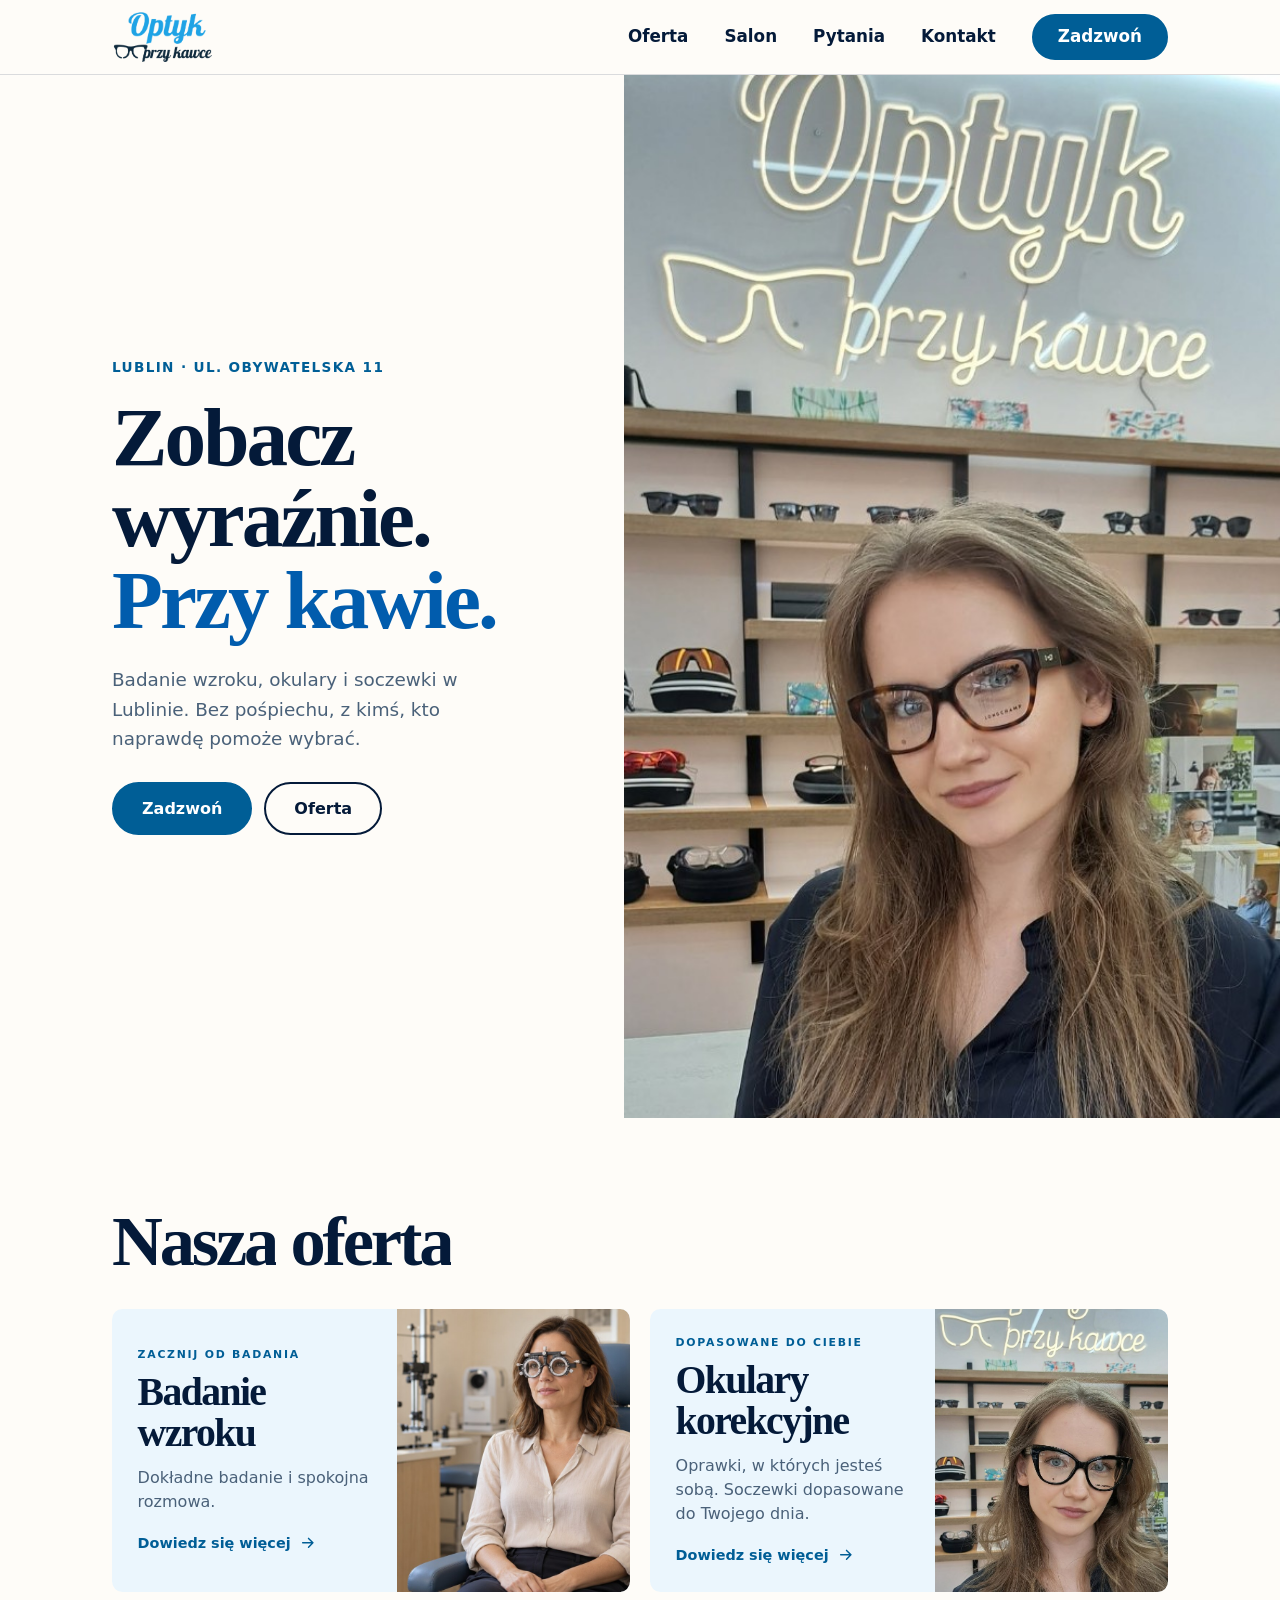
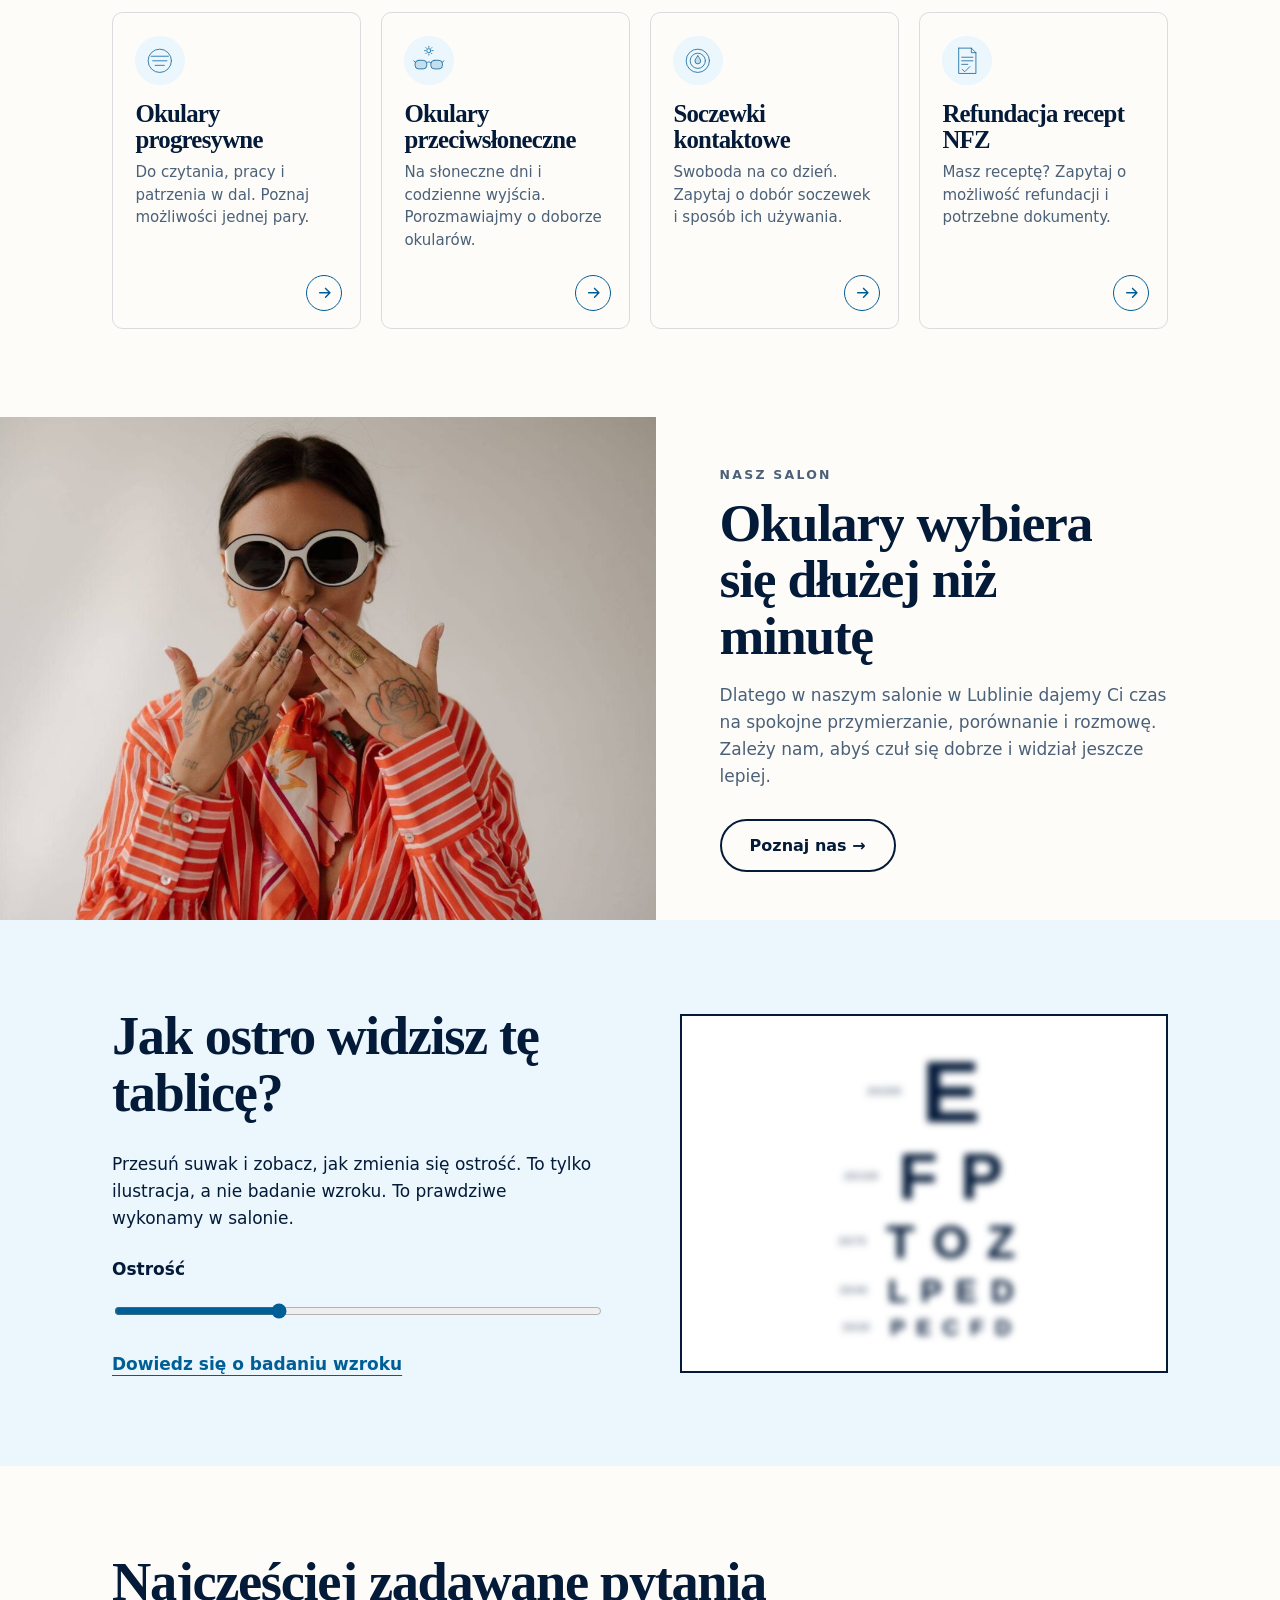
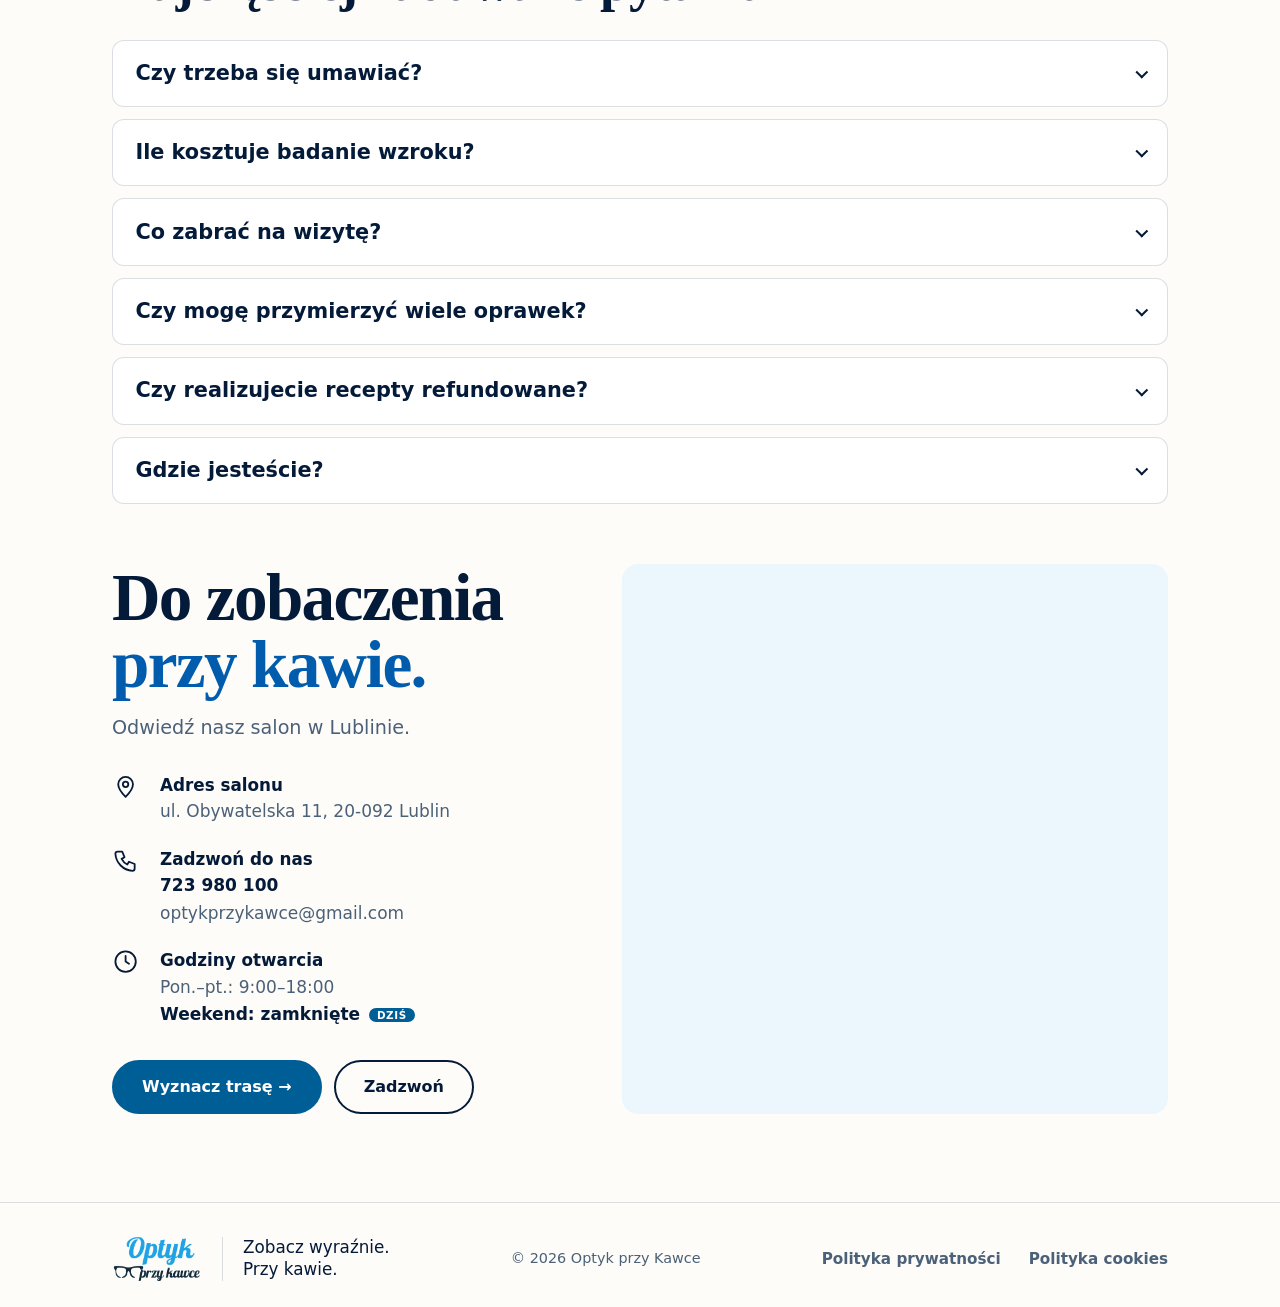
==== commit e1e361e7: "Nowe zdjęcia z salonu, nazwy SEO z Lublinem, porządek w zdjęciach (tylko site/img) - zdjęcia w site/" ====
--- a/site/index.html
+++ b/site/index.html
@@ -8,8 +8,13 @@
   <meta name="theme-color" content="#FEFCF8">
   <meta property="og:title" content="Optyk przy Kawce – badanie wzroku i okulary w Lublinie">
   <meta property="og:description" content="Optyk przy Kawce w Lublinie: badanie wzroku, okulary korekcyjne, przeciwsłoneczne i progresywne, soczewki kontaktowe. Bez pośpiechu, ul. Obywatelska 11.">
+  <link rel="canonical" href="https://www.optykprzykawce.pl/">
+  <meta property="og:url" content="https://www.optykprzykawce.pl/">
+  <meta property="og:site_name" content="Optyk przy Kawce">
+  <meta property="og:locale" content="pl_PL">
+  <meta name="twitter:card" content="summary_large_image">
   <meta property="og:type" content="website">
-  <meta property="og:image" content="img/optyk-przy-kawce-lublin-salon-neon.jpg">
+  <meta property="og:image" content="https://www.optykprzykawce.pl/img/optyk-przy-kawce-lublin-salon-optyczny-neon-pracownica.jpg">
   <script>document.documentElement.classList.add('js');</script>
   <link rel="stylesheet" href="css/style.css">
   <script type="application/ld+json">
@@ -17,6 +22,9 @@
     "@context": "https://schema.org",
     "@type": "Optician",
     "name": "Optyk przy Kawce",
+    "url": "https://www.optykprzykawce.pl/",
+    "image": "https://www.optykprzykawce.pl/img/optyk-przy-kawce-lublin-salon-optyczny-neon-pracownica.jpg",
+    "logo": "https://www.optykprzykawce.pl/img/optyk-przy-kawce-logo.png",
     "telephone": "+48723980100",
     "email": "optykprzykawce@gmail.com",
     "address": {"@type": "PostalAddress", "streetAddress": "ul. Obywatelska 11", "postalCode": "20-092", "addressLocality": "Lublin", "addressCountry": "PL"},
@@ -58,7 +66,7 @@
         </div>
       </div>
       <figure class="szyba hero__foto">
-        <img src="img/optyk-przy-kawce-lublin-salon-neon.jpg" alt="Kobieta poprawia okulary z kubkiem kawy w ręku, w tle neon z napisem Miło Cię widzieć" width="1322" height="937" fetchpriority="high">
+        <img src="img/optyk-przy-kawce-lublin-salon-optyczny-neon-pracownica.jpg" alt="Pracownica salonu Optyk przy Kawce w Lublinie na tle neonu z logo i wystawy okularów" width="605" height="963" fetchpriority="high">
         <span class="szyba__blysk" aria-hidden="true"></span>
       </figure>
     </section>
@@ -76,7 +84,7 @@
               <p class="karta__opis">Dokładne badanie i spokojna rozmowa.</p>
               <span class="karta__link">Dowiedz się więcej <svg viewBox="0 0 24 24" aria-hidden="true" focusable="false"><path d="M5 12 H19 M13 6 L19 12 L13 18"/></svg></span>
             </div>
-            <div class="karta__zdjecie"><img src="img/badanie-wzroku-gabinet-oprawka-probna.jpg" alt="Dobór korekcji wzroku w oprawce próbnej" width="1174" height="784" loading="lazy"></div>
+            <div class="karta__zdjecie"><img src="img/badanie-wzroku-lublin-gabinet-optyczny.jpg" alt="Dobór korekcji wzroku w oprawce próbnej" width="1174" height="784" loading="lazy"></div>
           </a>
           <a class="karta karta--duza" href="/oferta/okulary-korekcyjne">
             <div class="karta__tekst">
@@ -85,7 +93,7 @@
               <p class="karta__opis">Oprawki, w których jesteś sobą. Soczewki dopasowane do Twojego dnia.</p>
               <span class="karta__link">Dowiedz się więcej <svg viewBox="0 0 24 24" aria-hidden="true" focusable="false"><path d="M5 12 H19 M13 6 L19 12 L13 18"/></svg></span>
             </div>
-            <div class="karta__zdjecie karta__zdjecie--oprawki"><img src="img/okulary-korekcyjne-przezroczyste-oprawki.jpg" alt="Przezroczyste oprawki okularowe z ciemnymi detalami" width="1000" height="1000" loading="lazy"></div>
+            <div class="karta__zdjecie karta__zdjecie--oprawki"><img src="img/okulary-korekcyjne-lublin-czarne-oprawki-damskie.jpg" alt="Kobieta w czarnych okularach korekcyjnych w salonie optycznym Optyk przy Kawce w Lublinie" width="723" height="789" loading="lazy"></div>
           </a>
           <a class="karta karta--mala" href="/oferta/okulary-progresywne">
             <svg class="ico draw " viewBox="0 0 120 120" aria-hidden="true" focusable="false"><circle pathLength="1" cx="60" cy="60" r="46"/><g class="ico-zones"><path pathLength="1" d="M26 42 H94"/><path pathLength="1" d="M32 60 H88"/><path pathLength="1" d="M42 78 H78"/></g></svg>
@@ -118,7 +126,7 @@
 
     <section class="salon-baner" id="salon">
       <figure class="salon-baner__foto">
-        <img src="img/biale-okulary-przeciwsloneczne-kobieta.jpg" alt="Kobieta w białych okularach przeciwsłonecznych" width="1100" height="1089" loading="lazy">
+        <img src="img/okulary-przeciwsloneczne-damskie-lublin.jpg" alt="Kobieta w białych okularach przeciwsłonecznych" width="1100" height="1089" loading="lazy">
       </figure>
       <div class="salon-baner__tekst">
         <p class="eyebrow reveal">Nasz salon</p>
--- a/site/css/style.css
+++ b/site/css/style.css
@@ -123,7 +123,7 @@
 .tytul__alt { color: var(--akcent); white-space: nowrap; }
 .hero__lead { font-size: 1.15rem; max-width: 36ch; color: var(--tekst2); }
 .hero__cta { display: flex; flex-wrap: wrap; gap: .75rem; margin-top: 1.75rem; }
-.hero__foto img { width: 100%; display: block; aspect-ratio: 4 / 3; object-fit: cover; object-position: 25% 40%; }
+.hero__foto img { width: 100%; display: block; aspect-ratio: 4 / 3; object-fit: cover; object-position: 50% 35%; }
 
 /* Oferta */
 .oferta { padding-block: var(--sekcja); }
@@ -366,7 +366,7 @@
   .chart { padding-left: 4.25rem; }
   .hero { gap: 1.5rem; padding-top: 0; }
   .hero__foto { order: -1; }
-  .hero__foto img { aspect-ratio: 5 / 4; object-position: 28% 40%; }
+  .hero__foto img { aspect-ratio: 5 / 4; object-position: 50% 35%; }
   .hero__cta .btn:not(.btn--ghost) { display: none; }
   .hero__cta .btn--ghost { background: var(--blekit-ciemny); color: #fff; border-color: var(--blekit-ciemny); }
   body { padding-bottom: 3.5rem; }
@@ -377,7 +377,7 @@
   .hero { grid-template-columns: minmax(0, 1fr) minmax(0, 1.05fr); gap: 0; padding: 0; min-height: calc(100vh - 4rem); align-items: stretch; }
   .hero__text { align-self: center; padding: 4rem 3rem 4rem max(var(--gutter), calc((100vw - var(--wrap)) / 2 + var(--gutter))); }
   .hero__foto { height: 100%; }
-  .hero__foto img { height: 100%; aspect-ratio: auto; min-height: 32rem; object-position: 30% 40%; }
+  .hero__foto img { height: 100%; aspect-ratio: auto; min-height: 32rem; object-position: 50% 35%; }
   .phero { grid-template-columns: 1.2fr .8fr; align-items: center; padding-top: 3rem; }
     .tablica__grid { grid-template-columns: 1fr 1fr; gap: 5rem; }
   .blok__grid { grid-template-columns: 1fr 1.4fr; gap: 4rem; }
@@ -483,7 +483,7 @@
 .badanie-kroki p { color: var(--tekst2); font-size: .98rem; line-height: 1.5; margin: auto 0 0; max-width: 29ch; }
 .badanie-przygotowanie { display: grid; }
 .badanie-przygotowanie figure { margin: 0; min-height: 0; overflow: hidden; }
-.badanie-przygotowanie img { width: 100%; height: 100%; max-height: 34rem; aspect-ratio: 4 / 3; object-fit: cover; object-position: 50% 58%; }
+.badanie-przygotowanie img { width: 100%; height: 100%; max-height: 34rem; aspect-ratio: 4 / 3; object-fit: cover; object-position: 50% 64%; }
 .badanie-przygotowanie__text { padding: 2.5rem var(--gutter); align-self: center; }
 .badanie-przygotowanie h2 { font-size: clamp(2.1rem, 3.6vw, 3.2rem); }
 .badanie-lista { list-style: none; padding: 0; margin: 0; display: grid; gap: 1.5rem; }
@@ -565,7 +565,7 @@
 .oferta--salon .karta__link { font-size: .9rem; }
 .oferta--salon .karta__zdjecie { height: 15rem; min-height: 0; }
 .oferta--salon .karta__zdjecie img { object-position: 65% 38%; }
-.oferta--salon .karta__zdjecie--oprawki img { object-position: 50% 50%; }
+.oferta--salon .karta__zdjecie--oprawki img { object-position: 55% 45%; }
 .oferta--salon .karta--mala { background: transparent; border: 1px solid var(--linia); display: grid; grid-template-columns: 3.1rem minmax(0, 1fr); column-gap: 1.1rem; align-content: start; padding: 1.4rem 1.4rem 4.8rem; min-height: 14rem; }
 .oferta--salon .karta--mala .ico { grid-row: 1 / 3; width: 3.1rem; height: 3.1rem; padding: .6rem; border-radius: 50%; background: var(--mgla); color: var(--blekit-ciemny); margin: 0; }
 .oferta--salon .karta--mala h3 { font-size: 1.55rem; line-height: 1.05; letter-spacing: -.03em; overflow-wrap: anywhere; }
@@ -643,15 +643,24 @@
 .korekcyjne-link:hover { text-decoration: underline; text-underline-offset: .3em; }
 .korekcyjne-link span { font-size: 1.3rem; margin-left: .35rem; }
 .korekcyjne-hero__foto { margin: 0; overflow: hidden; }
-.korekcyjne-hero__foto img { width: 100%; height: 100%; aspect-ratio: 4 / 3; object-fit: cover; object-position: 65% 30%; }
+.korekcyjne-hero__foto img { width: 100%; height: 100%; aspect-ratio: 4 / 3; object-fit: cover; object-position: 50% 55%; }
 .korekcyjne-skroty a { flex: 1 1 45%; }
 .korekcyjne-typy { padding-block: 2.8rem 3.5rem; }
 .korekcyjne-typy h2 { font-size: clamp(2.2rem, 4vw, 3.7rem); margin-bottom: 1.5rem; }
 .korekcyjne-typy__grid { display: grid; gap: 1rem; }
 .korekcyjne-typ { display: grid; grid-template-columns: minmax(0, 1fr); background: var(--mgla); border-radius: .55rem; overflow: hidden; text-decoration: none; color: var(--granat); }
-.korekcyjne-typ img { width: 100%; height: 11rem; object-fit: cover; object-position: 50% 35%; }
-.korekcyjne-typ:nth-child(2) img { object-position: 50% 30%; }
-.korekcyjne-typ:nth-child(3) img { object-position: 50% 50%; }
+.korekcyjne-typ > img, .typ-foto { width: 100%; height: 11rem; }
+.typ-foto { position: relative; overflow: hidden; background: #e3f2fb; }
+.typ-foto img { position: absolute; inset: 0; width: 100%; height: 100%; object-fit: cover; object-position: 50% 28%; }
+.typ-foto--dal img { animation: typ-dal 8s ease-in-out infinite; }
+.typ-foto--blisko img { animation: typ-blisko 8s ease-in-out infinite; }
+.typ-foto--prog img { opacity: 0; animation: typ-prog 9s ease-in-out infinite; }
+.typ-foto--prog .typ-foto__k2 { animation-delay: 3s; }
+.typ-foto--prog .typ-foto__k3 { animation-delay: 6s; }
+@keyframes typ-dal { 0%, 100% { transform: scale(1); filter: blur(0); } 50% { transform: scale(1.07); filter: blur(0); } 5% { filter: blur(2.5px); } }
+@keyframes typ-blisko { 0%, 100% { transform: scale(1.07); } 50% { transform: scale(1); } }
+@keyframes typ-prog { 0% { opacity: 0; filter: blur(3px); transform: scale(1.04); } 8%, 30% { opacity: 1; filter: blur(0); transform: scale(1); } 38%, 100% { opacity: 0; filter: blur(3px); transform: scale(1.04); } }
+@media (prefers-reduced-motion: reduce) { .typ-foto--prog .typ-foto__k1 { opacity: 1; } }
 .korekcyjne-typ > div { padding: .9rem 1rem 1rem; }
 .korekcyjne-typ h3 { font-size: 1.65rem; margin-bottom: .35rem; letter-spacing: -.04em; }
 .korekcyjne-typ p { color: var(--tekst2); font-size: .9rem; line-height: 1.4; margin: 0 0 .65rem; }
@@ -659,7 +668,7 @@
 .korekcyjne-typ b { font-size: 1rem; margin-left: .25rem; }
 .korekcyjne-oprawki { display: grid; background: var(--tlo); }
 .korekcyjne-oprawki figure { margin: 0; min-height: 0; overflow: hidden; }
-.korekcyjne-oprawki figure img { width: 100%; height: 100%; aspect-ratio: 4 / 3; object-fit: cover; }
+.korekcyjne-oprawki figure img { width: 100%; height: 100%; aspect-ratio: 4 / 3; object-fit: cover; object-position: 70% 38%; }
 .korekcyjne-oprawki__text { padding: 2.5rem var(--gutter); align-self: center; }
 .korekcyjne-oprawki h2 { font-size: clamp(2.1rem, 4vw, 3.6rem); }
 .korekcyjne-oprawki__text > p:not(.eyebrow) { color: var(--tekst2); max-width: 41ch; }
@@ -670,14 +679,14 @@
 .korekcyjne-oprawki strong { font-size: 1rem; }
 .korekcyjne-oprawki small { color: var(--tekst2); font-size: .82rem; line-height: 1.35; margin-top: .15rem; }
 .korekcyjne-soczewki { background: var(--mgla); padding-block: 2.4rem 2.8rem; }
-.korekcyjne-soczewki h2 { font-size: clamp(2.2rem, 4.2vw, 3.8rem); }
+.korekcyjne-soczewki h2 { font-size: clamp(2.2rem, 4.2vw, 3.8rem); max-width: 18ch; text-wrap: balance; }
 .korekcyjne-soczewki__grid { display: grid; gap: .8rem; }
 .korekcyjne-soczewki article { background: var(--tlo); border-radius: .5rem; padding: 1rem; }
 .korekcyjne-soczewki article > span { display: grid; place-items: center; width: 2.4rem; height: 2.4rem; border-radius: 50%; background: #fff; color: var(--blekit-ciemny); font-size: 1.4rem; }
 .korekcyjne-soczewki h3 { font: 700 1rem/1.25 var(--font-tekst); margin: .7rem 0 .3rem; }
 .korekcyjne-soczewki p { color: var(--tekst2); font-size: .8rem; line-height: 1.4; margin: 0; }
 .korekcyjne-realizacja { padding-block: 2.8rem; }
-.korekcyjne-realizacja h2 { font-size: clamp(2.2rem, 4vw, 3.6rem); max-width: 18ch; }
+.korekcyjne-realizacja h2 { font-size: clamp(2.2rem, 4vw, 3.6rem); max-width: 22ch; text-wrap: balance; }
 .korekcyjne-realizacja ol { display: grid; gap: 1rem; list-style: none; padding: 0; margin: 1.4rem 0 0; }
 .korekcyjne-realizacja li { border-top: 1px solid var(--linia); padding: 1rem 0 0; }
 .korekcyjne-realizacja b { display: grid; place-items: center; width: 2.6rem; aspect-ratio: 1; border-radius: 50%; background: var(--mgla); color: var(--blekit-ciemny); font: 700 1rem var(--font-naglowek); }
@@ -685,7 +694,7 @@
 .korekcyjne-realizacja p { color: var(--tekst2); font-size: .88rem; margin: 0; }
 @media (min-width: 600px) {
   .korekcyjne-typy__grid { grid-template-columns: repeat(3, minmax(0, 1fr)); }
-  .korekcyjne-typ img { height: 10rem; }
+  .korekcyjne-typ img, .typ-foto { height: 10rem; }
   .korekcyjne-soczewki__grid { grid-template-columns: repeat(3, minmax(0, 1fr)); }
   .korekcyjne-realizacja ol { grid-template-columns: repeat(3, minmax(0, 1fr)); gap: 1.5rem; }
 }
@@ -827,7 +836,7 @@
 .sloneczne-link:hover { text-decoration: underline; text-underline-offset: .3em; }
 .sloneczne-link span { font-size: 1.3rem; margin-left: .35rem; }
 .sloneczne-hero__foto { margin: 0; overflow: hidden; }
-.sloneczne-hero__foto img { width: 100%; height: 100%; aspect-ratio: 4 / 3; object-fit: cover; object-position: 50% 38%; }
+.sloneczne-hero__foto img { width: 100%; height: 100%; aspect-ratio: 4 / 3; object-fit: cover; object-position: 50% 26%; }
 .sloneczne-skroty a { flex: 1 1 45%; }
 .sloneczne-style { padding-block: 2.8rem 3.5rem; }
 .sloneczne-style h2 { font-size: clamp(2.25rem, 4.5vw, 3.9rem); margin-bottom: 1.5rem; }
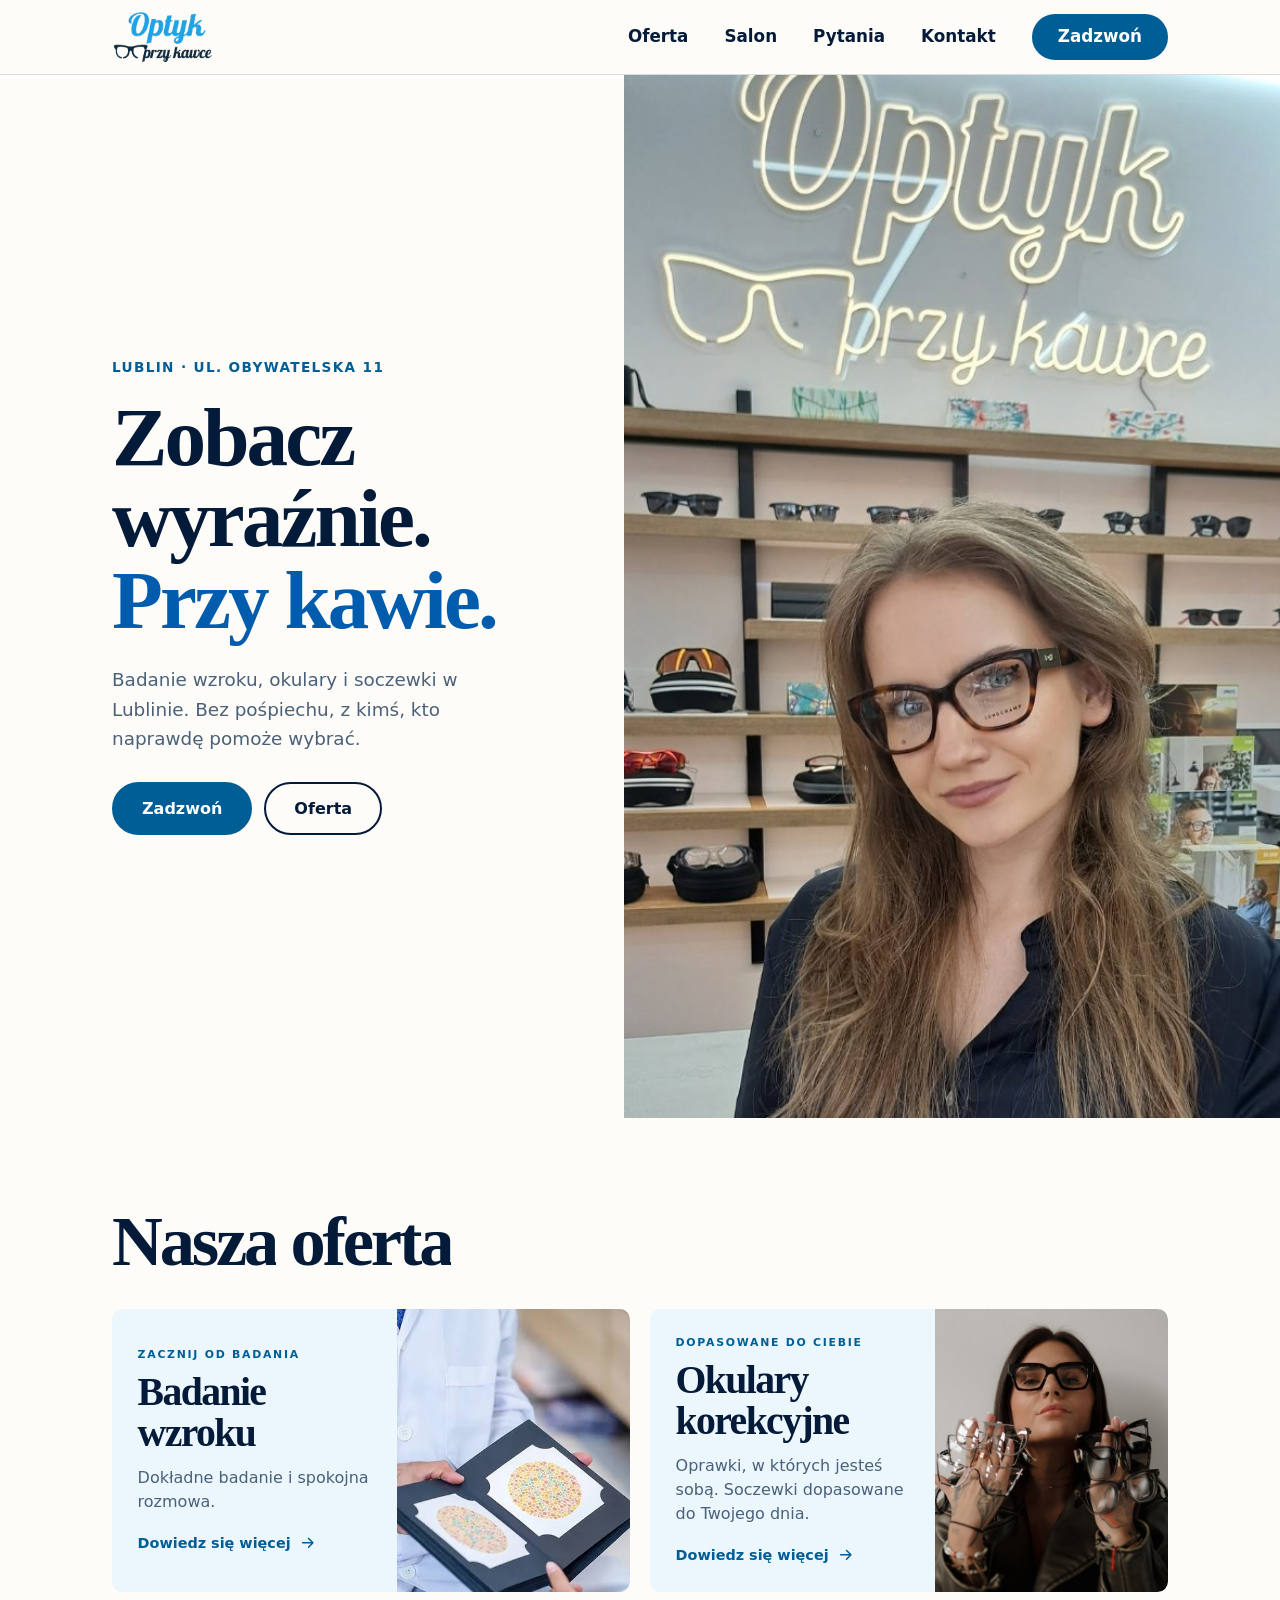
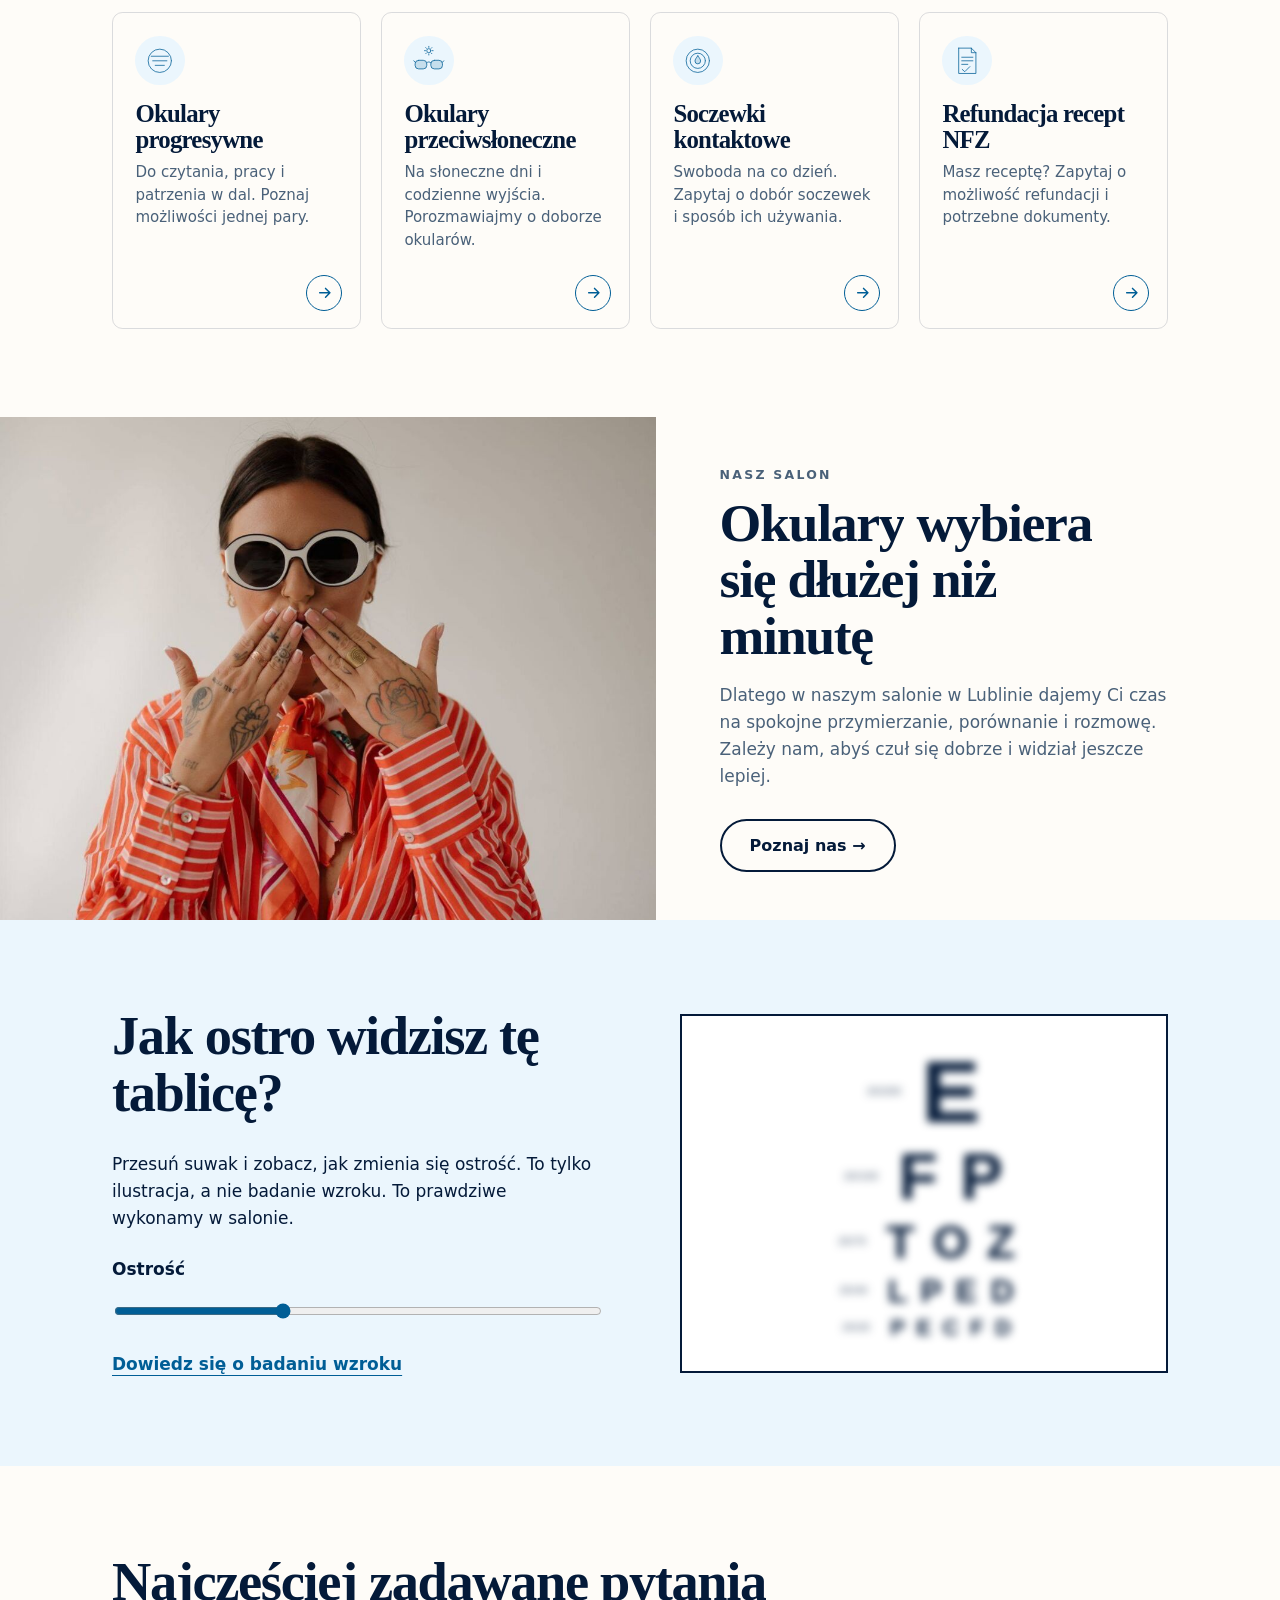
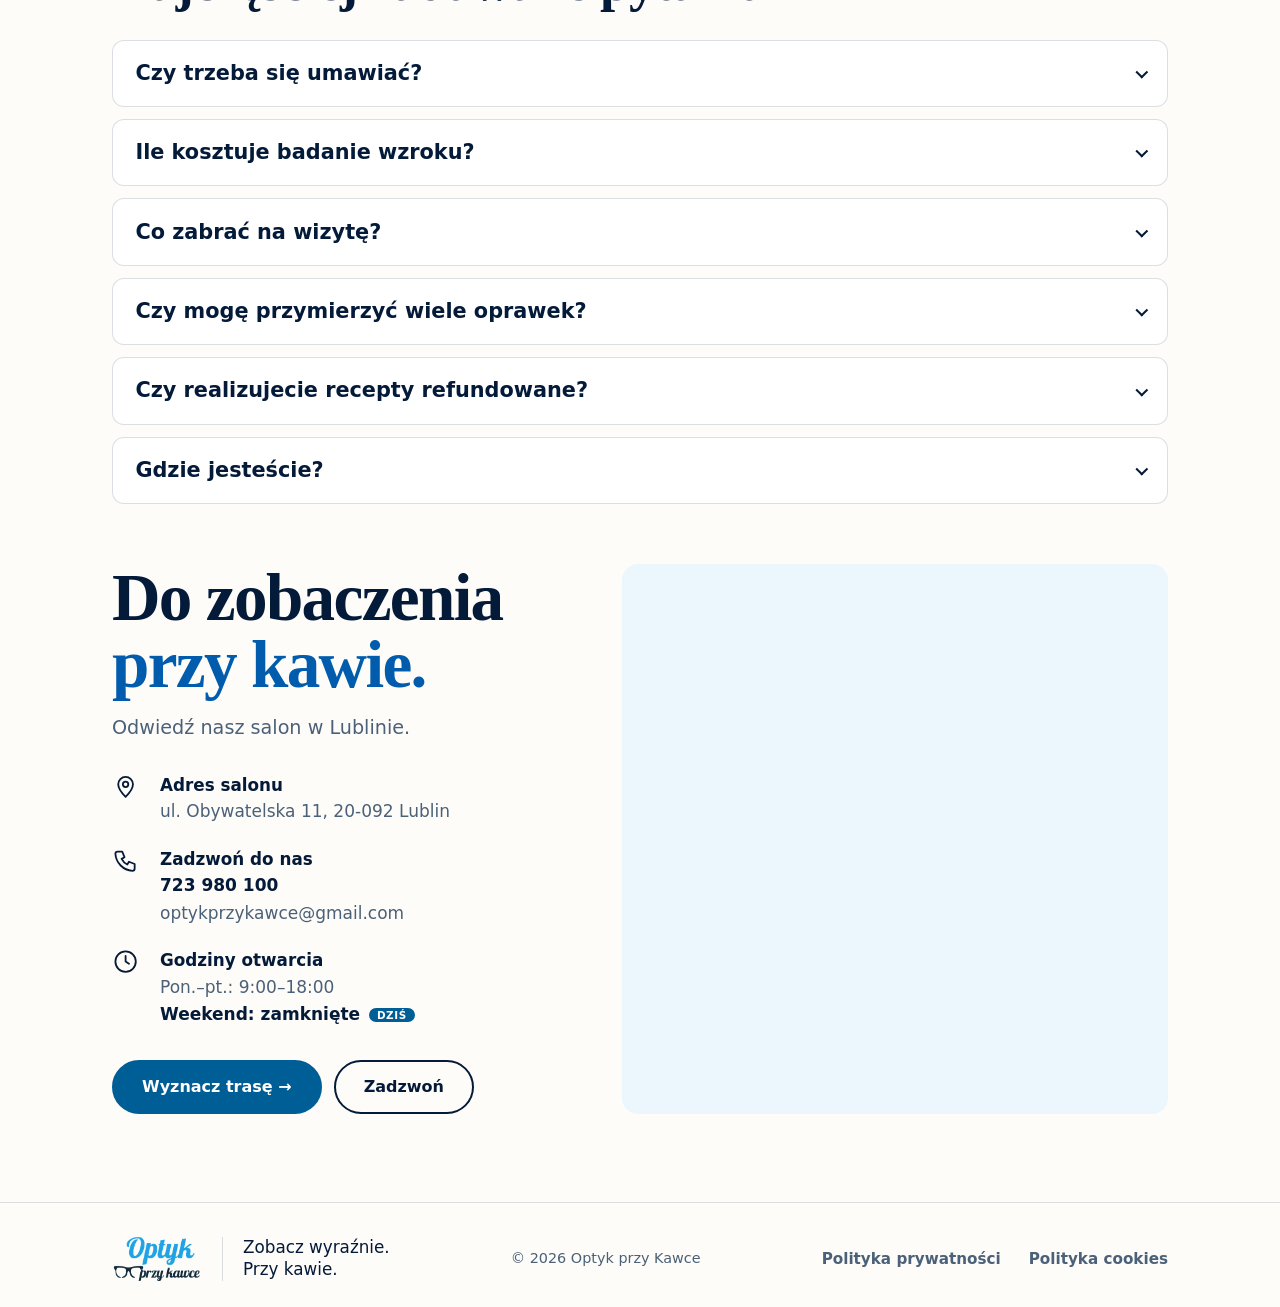
==== commit 181dc243: "Nowe zdjęcia kart i hero, odstępy FAQ, zawijanie nagłówków - karty na stronie głównej: okulary korek" ====
--- a/site/index.html
+++ b/site/index.html
@@ -84,7 +84,7 @@
               <p class="karta__opis">Dokładne badanie i spokojna rozmowa.</p>
               <span class="karta__link">Dowiedz się więcej <svg viewBox="0 0 24 24" aria-hidden="true" focusable="false"><path d="M5 12 H19 M13 6 L19 12 L13 18"/></svg></span>
             </div>
-            <div class="karta__zdjecie"><img src="img/badanie-wzroku-lublin-gabinet-optyczny.jpg" alt="Dobór korekcji wzroku w oprawce próbnej" width="1174" height="784" loading="lazy"></div>
+            <div class="karta__zdjecie"><img src="img/badanie-wzroku-lublin-test-widzenia-barw.jpg" style="object-position:60% 70%" alt="Badanie wzroku w Lublinie: test widzenia barw z tablicami w księdze" width="669" height="442" loading="lazy"></div>
           </a>
           <a class="karta karta--duza" href="/oferta/okulary-korekcyjne">
             <div class="karta__tekst">
@@ -93,7 +93,7 @@
               <p class="karta__opis">Oprawki, w których jesteś sobą. Soczewki dopasowane do Twojego dnia.</p>
               <span class="karta__link">Dowiedz się więcej <svg viewBox="0 0 24 24" aria-hidden="true" focusable="false"><path d="M5 12 H19 M13 6 L19 12 L13 18"/></svg></span>
             </div>
-            <div class="karta__zdjecie karta__zdjecie--oprawki"><img src="img/okulary-korekcyjne-lublin-czarne-oprawki-damskie.jpg" alt="Kobieta w czarnych okularach korekcyjnych w salonie optycznym Optyk przy Kawce w Lublinie" width="723" height="789" loading="lazy"></div>
+            <div class="karta__zdjecie karta__zdjecie--oprawki"><img src="img/okulary-korekcyjne-lublin-wybor-oprawek.jpg" alt="Kobieta w czarnych okularach korekcyjnych pokazuje wybór oprawek w salonie optycznym w Lublinie" width="763" height="671" loading="lazy"></div>
           </a>
           <a class="karta karta--mala" href="/oferta/okulary-progresywne">
             <svg class="ico draw " viewBox="0 0 120 120" aria-hidden="true" focusable="false"><circle pathLength="1" cx="60" cy="60" r="46"/><g class="ico-zones"><path pathLength="1" d="M26 42 H94"/><path pathLength="1" d="M32 60 H88"/><path pathLength="1" d="M42 78 H78"/></g></svg>
--- a/site/css/style.css
+++ b/site/css/style.css
@@ -250,6 +250,7 @@
 .zobacz-tez { padding-top: clamp(2rem, 4vw, 3rem); }
 .zobacz-tez h2 { margin-bottom: 1.5rem; }
 .faq-sekcja--waska .faq { max-width: none; }
+.faq-sekcja--oferta { padding-block: calc(var(--sekcja) * .45) var(--sekcja); }
 
 /* Strony prawne */
 .prawne { padding-block: clamp(2.5rem, 6vw, 4.5rem); }
@@ -492,7 +493,7 @@
 .badanie-lista strong { display: block; font-size: 1rem; line-height: 1.4; }
 .badanie-lista p { color: var(--tekst2); font-size: .92rem; line-height: 1.45; margin: .2rem 0 0; }
 .badanie-przygotowanie__uwaga { border-top: 1px solid var(--linia); margin: 1.5rem 0 0; padding-top: 1rem; font-size: .8rem; color: var(--tekst2); }
-.badanie-faq { padding-block: 2.5rem; }
+.badanie-faq { padding-block: 1.1rem 3rem; }
 .badanie-faq .faq details { border-radius: .35rem; background: transparent; margin-bottom: .5rem; }
 .badanie-faq .faq summary { padding: .85rem 1.3rem; font-size: 1.05rem; font-weight: 600; }
 .badanie-faq .faq details p { font-size: 1rem; max-width: 75ch; }
@@ -565,7 +566,7 @@
 .oferta--salon .karta__link { font-size: .9rem; }
 .oferta--salon .karta__zdjecie { height: 15rem; min-height: 0; }
 .oferta--salon .karta__zdjecie img { object-position: 65% 38%; }
-.oferta--salon .karta__zdjecie--oprawki img { object-position: 55% 45%; }
+.oferta--salon .karta__zdjecie--oprawki img { object-position: 50% 40%; }
 .oferta--salon .karta--mala { background: transparent; border: 1px solid var(--linia); display: grid; grid-template-columns: 3.1rem minmax(0, 1fr); column-gap: 1.1rem; align-content: start; padding: 1.4rem 1.4rem 4.8rem; min-height: 14rem; }
 .oferta--salon .karta--mala .ico { grid-row: 1 / 3; width: 3.1rem; height: 3.1rem; padding: .6rem; border-radius: 50%; background: var(--mgla); color: var(--blekit-ciemny); margin: 0; }
 .oferta--salon .karta--mala h3 { font-size: 1.55rem; line-height: 1.05; letter-spacing: -.03em; overflow-wrap: anywhere; }
@@ -733,7 +734,7 @@
 .progresywne-link:hover { text-decoration: underline; text-underline-offset: .3em; }
 .progresywne-link span { font-size: 1.3rem; margin-left: .35rem; }
 .progresywne-hero__foto { margin: 0; overflow: hidden; }
-.progresywne-hero__foto img { width: 100%; height: 100%; aspect-ratio: 4 / 3; object-fit: cover; object-position: 65% 30%; }
+.progresywne-hero__foto img { width: 100%; height: 100%; aspect-ratio: 4 / 3; object-fit: cover; object-position: 50% 38%; }
 .progresywne-skroty a { flex: 1 1 45%; }
 .progresywne-typy { padding-block: 2.8rem 3.5rem; }
 .progresywne-typy h2 { font-size: clamp(2.2rem, 4vw, 3.7rem); margin-bottom: 1.5rem; }
@@ -749,7 +750,7 @@
 .progresywne-typ b { font-size: 1rem; margin-left: .25rem; }
 .progresywne-oprawki { display: grid; background: var(--tlo); }
 .progresywne-oprawki figure { margin: 0; min-height: 0; overflow: hidden; }
-.progresywne-oprawki figure img { width: 100%; height: 100%; aspect-ratio: 4 / 3; object-fit: cover; }
+.progresywne-oprawki figure img { width: 100%; height: 100%; aspect-ratio: 4 / 3; object-fit: cover; object-position: 50% 52%; }
 .progresywne-oprawki__text { padding: 2.5rem var(--gutter); align-self: center; }
 .progresywne-oprawki h2 { font-size: clamp(2.1rem, 4vw, 3.6rem); }
 .progresywne-oprawki__text > p:not(.eyebrow) { color: var(--tekst2); max-width: 41ch; }
@@ -761,6 +762,7 @@
 .progresywne-oprawki small { color: var(--tekst2); font-size: .82rem; line-height: 1.35; margin-top: .15rem; }
 .progresywne-soczewki { background: var(--mgla); padding-block: 2.4rem 2.8rem; }
 .progresywne-soczewki h2 { font-size: clamp(2.2rem, 4.2vw, 3.8rem); }
+@media (min-width: 800px) { .progresywne-soczewki h2 { max-width: none; white-space: nowrap; } }
 .progresywne-soczewki__grid { display: grid; gap: .8rem; }
 .progresywne-soczewki article { background: var(--tlo); border-radius: .5rem; padding: 1rem; }
 .progresywne-soczewki article > span { display: grid; place-items: center; width: 2.4rem; height: 2.4rem; border-radius: 50%; background: #fff; color: var(--blekit-ciemny); font-size: 1.4rem; }
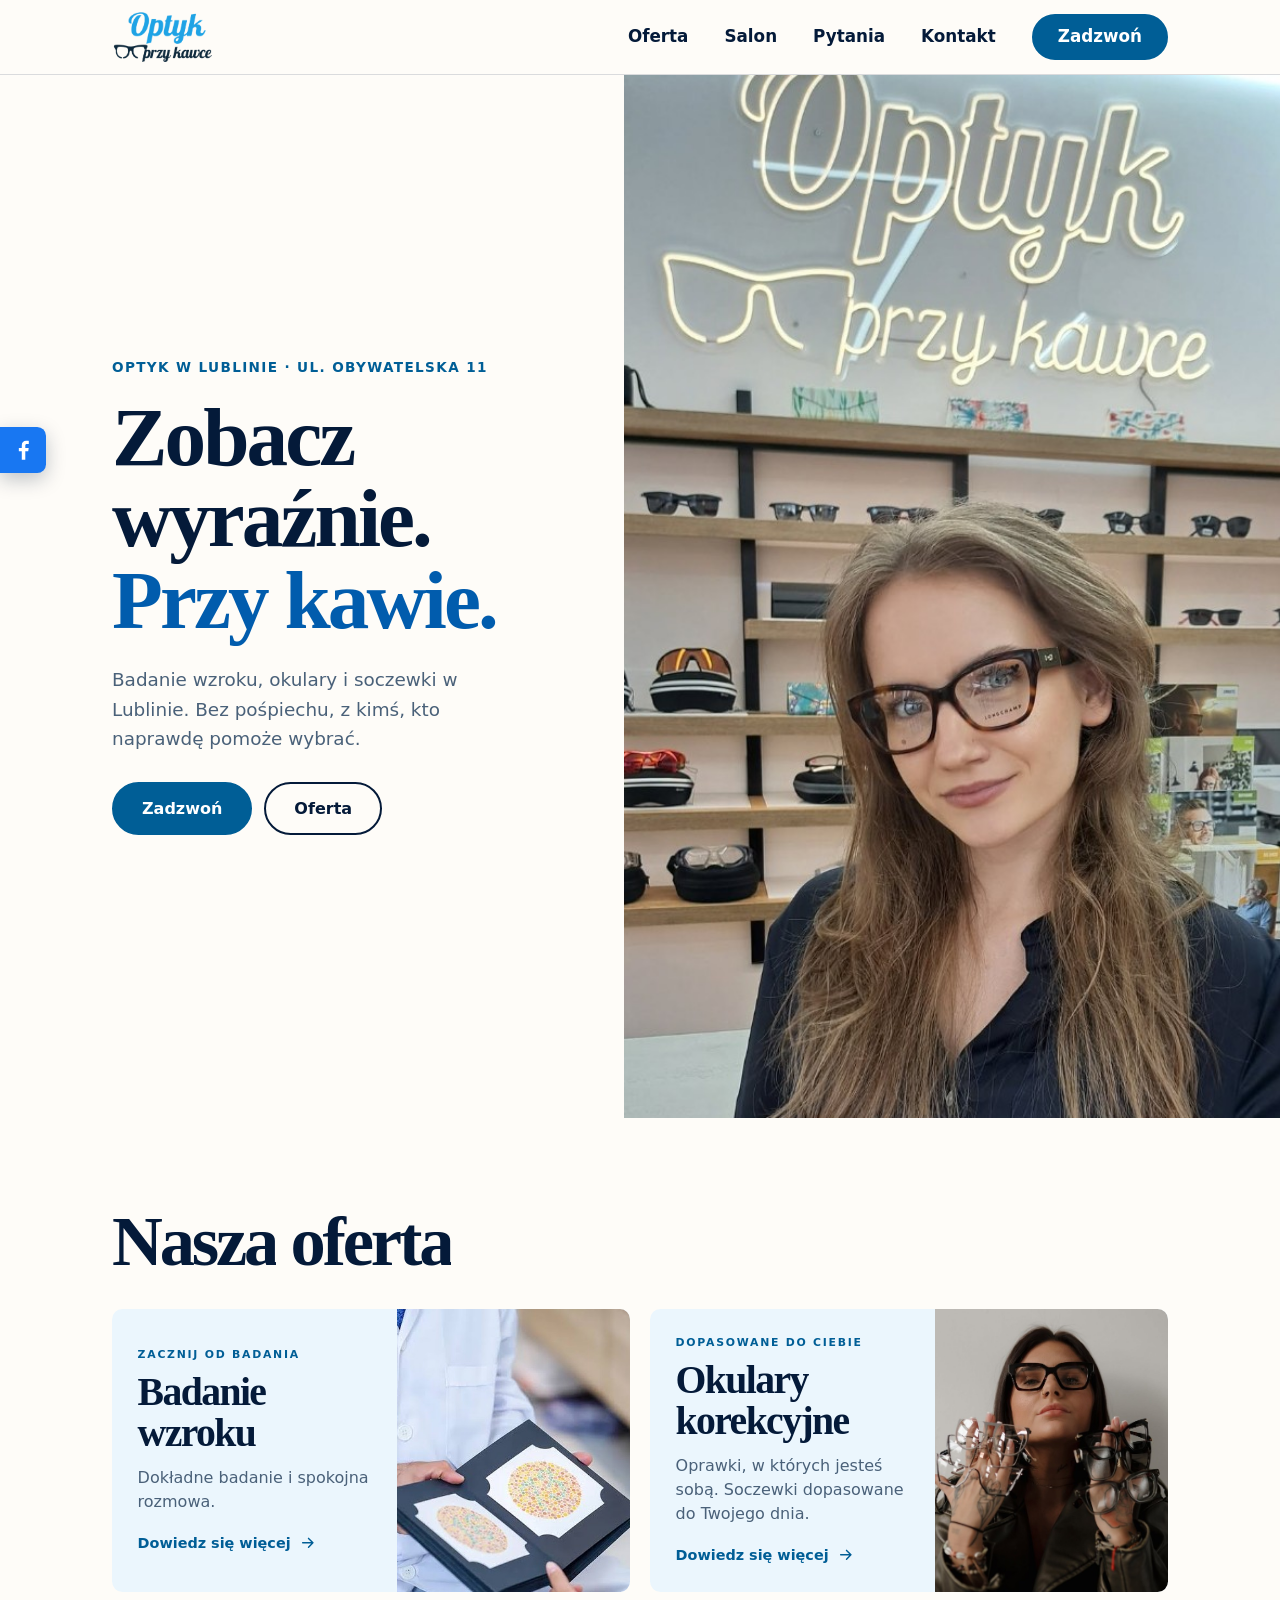
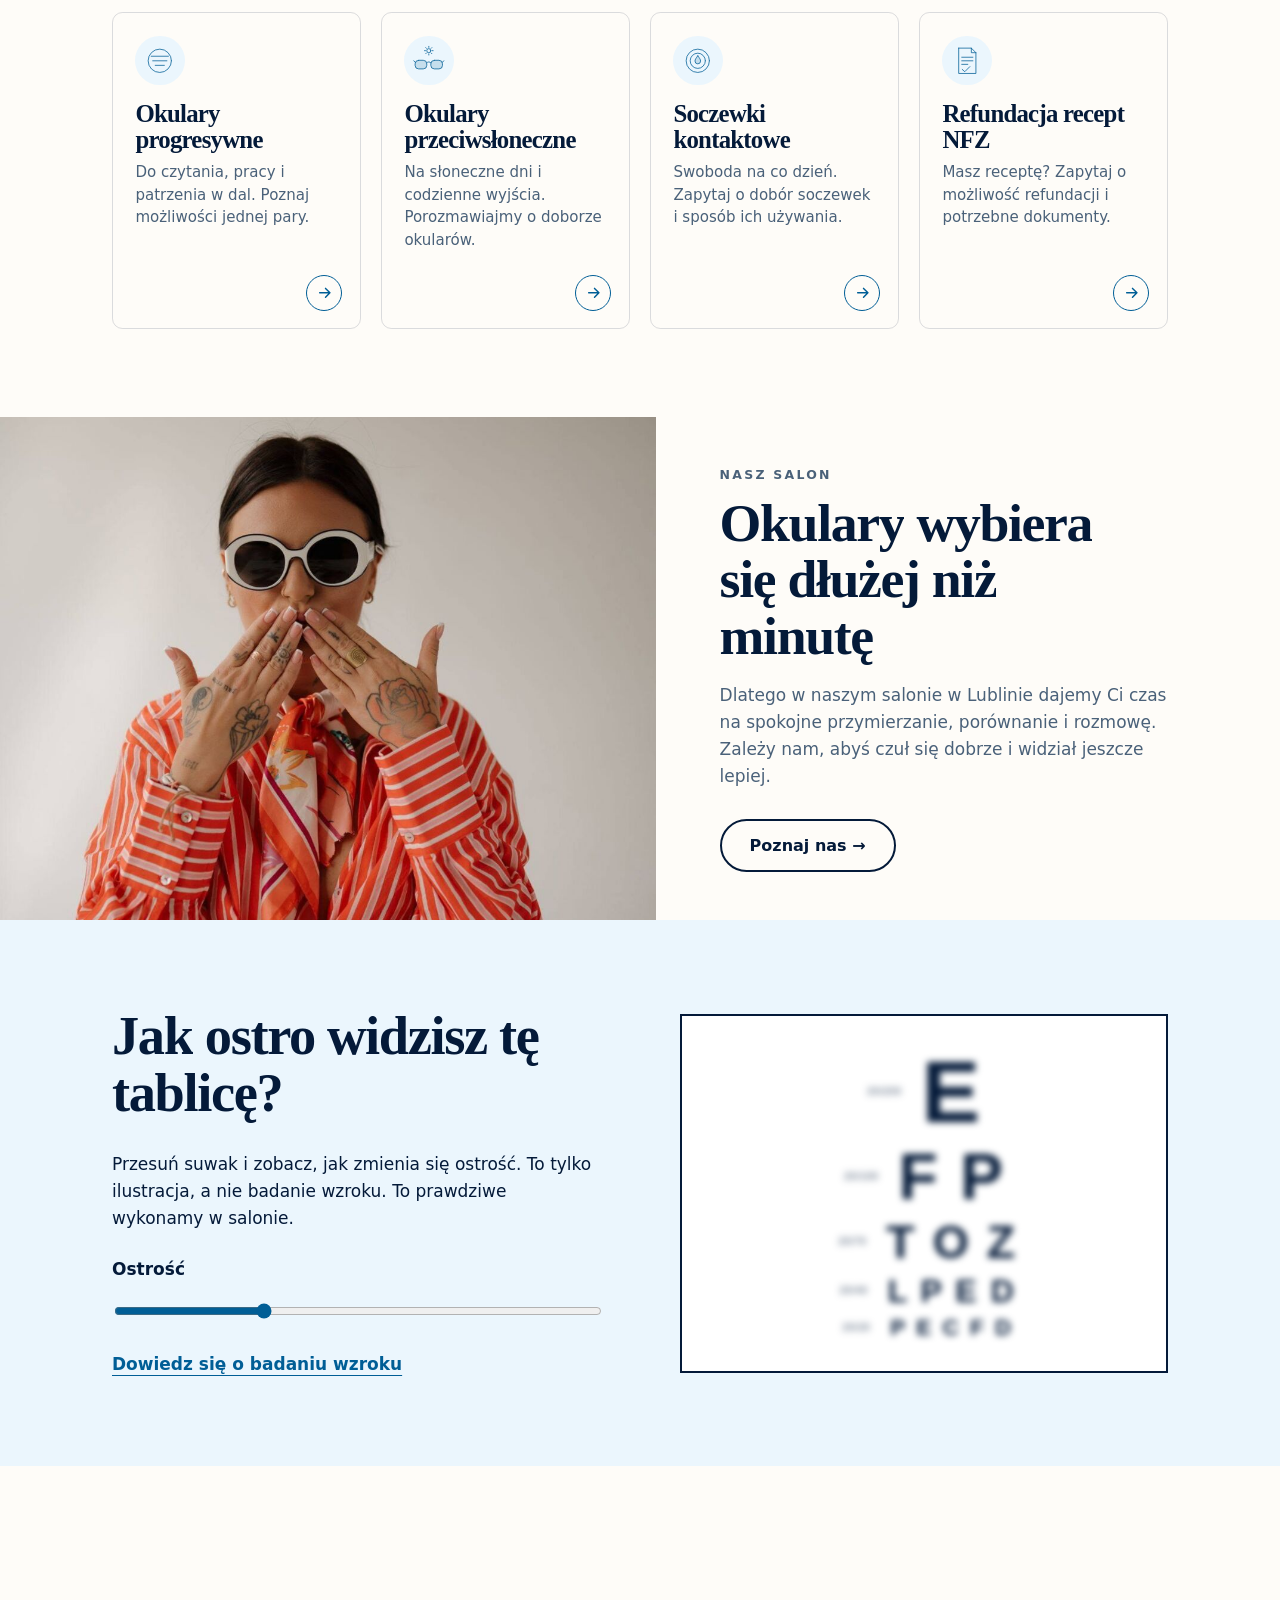
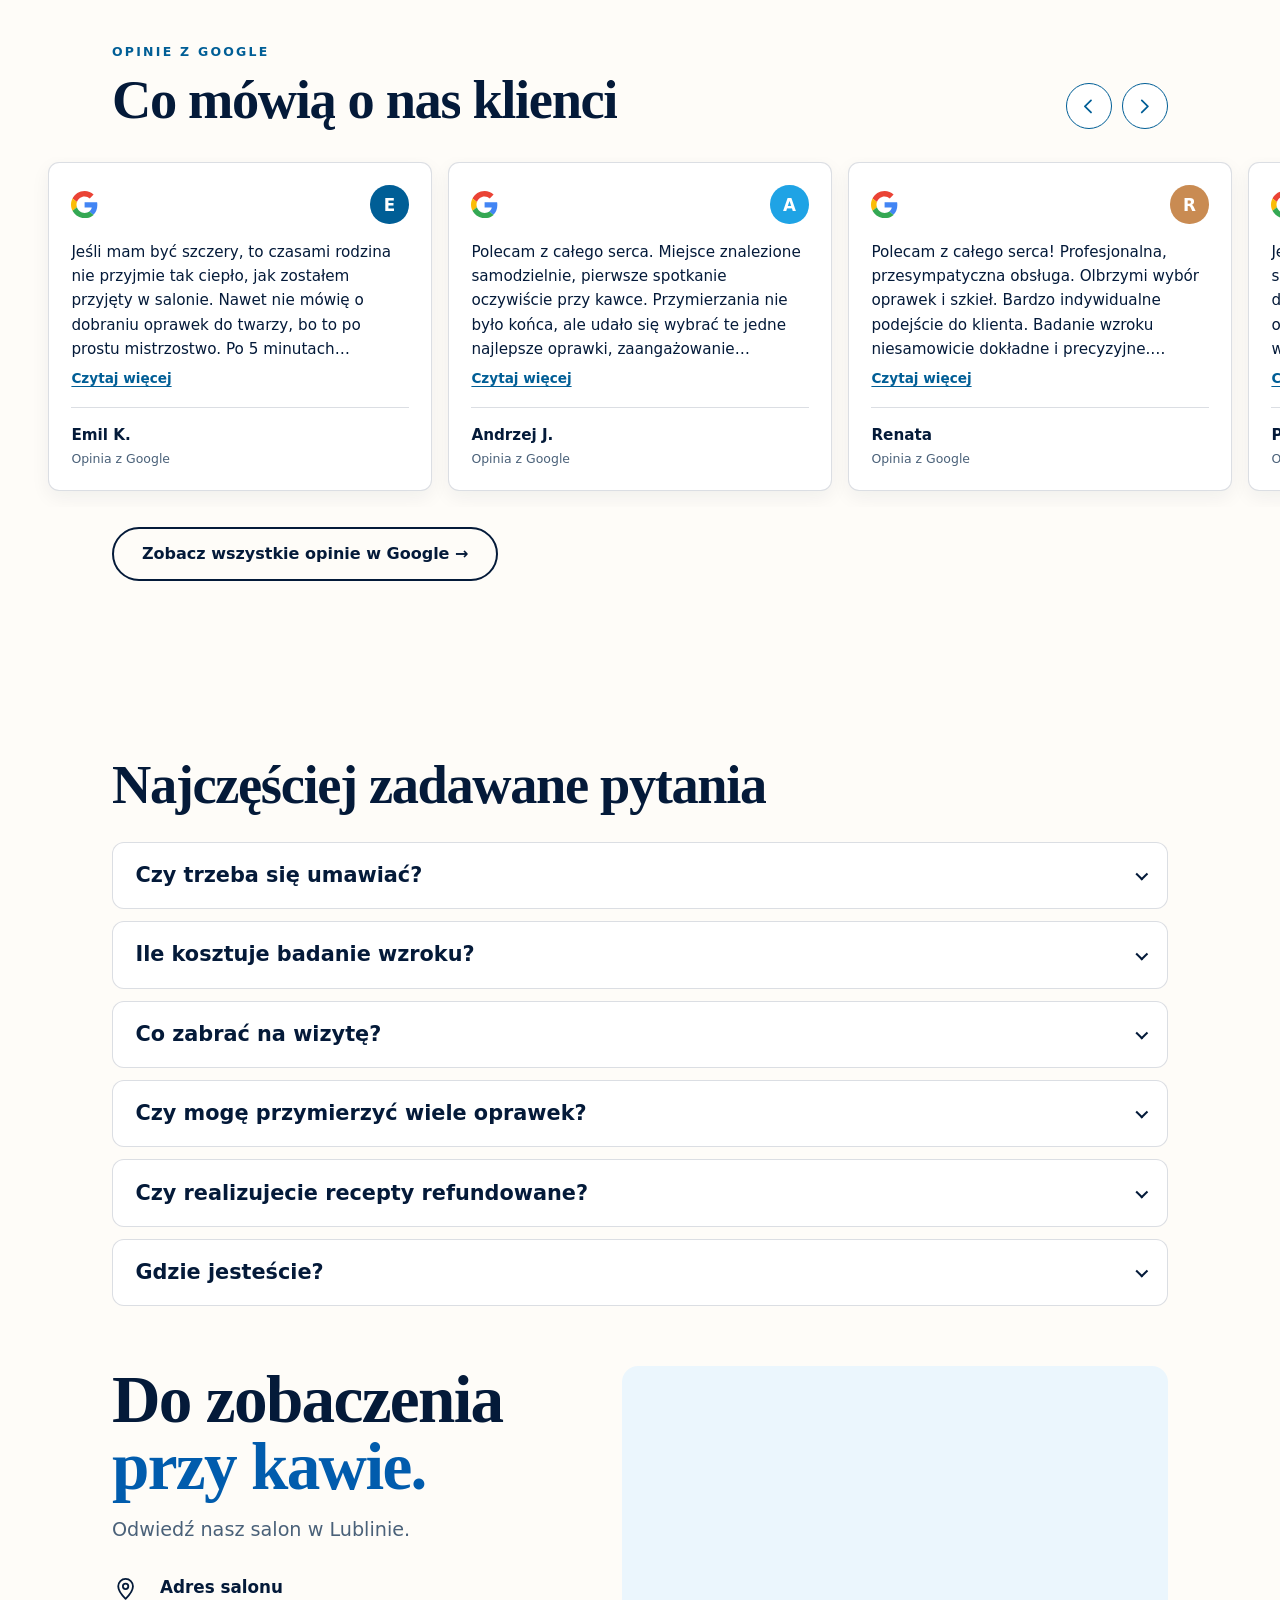
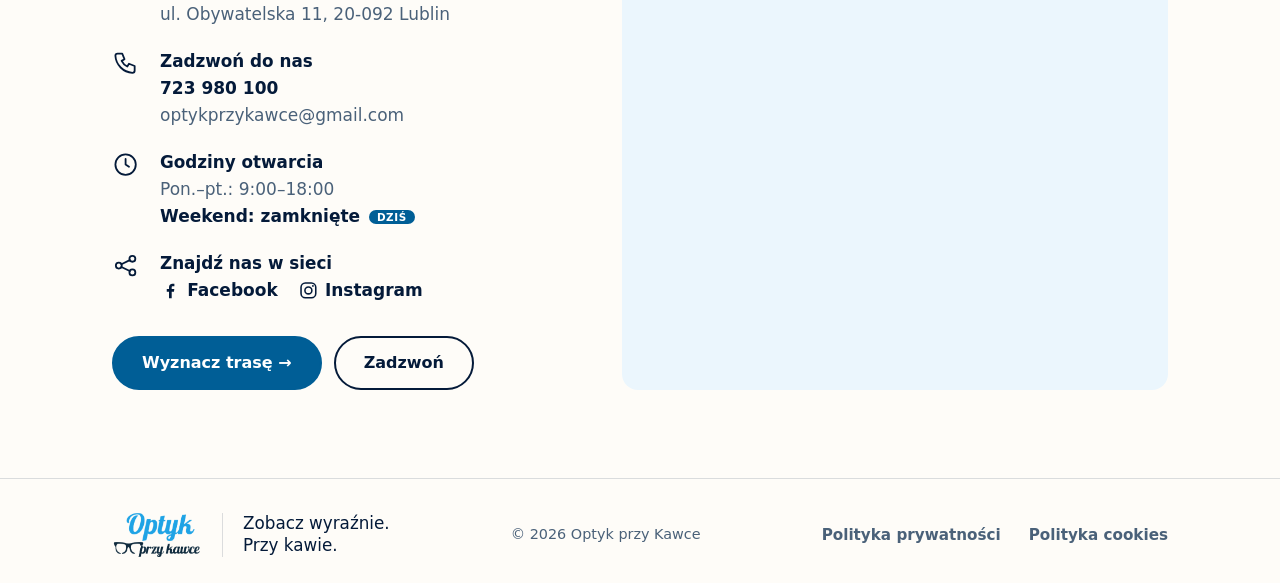
==== commit ee13a937: "SEO lokalne, opinie z Google, social media, lżejsze zdjęcia - tytuły/opisy z frazami i Lublinem, dan" ====
--- a/site/index.html
+++ b/site/index.html
@@ -3,11 +3,12 @@
 <head>
   <meta charset="utf-8">
   <meta name="viewport" content="width=device-width, initial-scale=1">
-  <title>Optyk przy Kawce – badanie wzroku i okulary w Lublinie</title>
-  <meta name="description" content="Optyk przy Kawce w Lublinie: badanie wzroku, okulary korekcyjne, przeciwsłoneczne i progresywne, soczewki kontaktowe. Bez pośpiechu, ul. Obywatelska 11.">
+  <title>Optyk Lublin – badanie wzroku i okulary | Optyk przy Kawce</title>
+  <meta name="description" content="Salon optyczny w Lublinie, ul. Obywatelska 11: badanie wzroku, okulary korekcyjne, progresywne, przeciwsłoneczne i soczewki kontaktowe. Tel. 723 980 100.">
   <meta name="theme-color" content="#FEFCF8">
-  <meta property="og:title" content="Optyk przy Kawce – badanie wzroku i okulary w Lublinie">
-  <meta property="og:description" content="Optyk przy Kawce w Lublinie: badanie wzroku, okulary korekcyjne, przeciwsłoneczne i progresywne, soczewki kontaktowe. Bez pośpiechu, ul. Obywatelska 11.">
+  <meta name="robots" content="index, follow, max-image-preview:large">
+  <meta property="og:title" content="Optyk Lublin – badanie wzroku i okulary | Optyk przy Kawce">
+  <meta property="og:description" content="Salon optyczny w Lublinie, ul. Obywatelska 11: badanie wzroku, okulary korekcyjne, progresywne, przeciwsłoneczne i soczewki kontaktowe. Tel. 723 980 100.">
   <link rel="canonical" href="https://www.optykprzykawce.pl/">
   <meta property="og:url" content="https://www.optykprzykawce.pl/">
   <meta property="og:site_name" content="Optyk przy Kawce">
@@ -20,15 +21,171 @@
   <script type="application/ld+json">
   {
     "@context": "https://schema.org",
-    "@type": "Optician",
+    "@type": [
+      "Optician",
+      "LocalBusiness"
+    ],
+    "@id": "https://www.optykprzykawce.pl/#salon",
     "name": "Optyk przy Kawce",
     "url": "https://www.optykprzykawce.pl/",
     "image": "https://www.optykprzykawce.pl/img/optyk-przy-kawce-lublin-salon-optyczny-neon-pracownica.jpg",
     "logo": "https://www.optykprzykawce.pl/img/optyk-przy-kawce-logo.png",
+    "description": "Salon optyczny w Lublinie: badanie wzroku, okulary korekcyjne, progresywne i przeciwsłoneczne, soczewki kontaktowe.",
     "telephone": "+48723980100",
     "email": "optykprzykawce@gmail.com",
-    "address": {"@type": "PostalAddress", "streetAddress": "ul. Obywatelska 11", "postalCode": "20-092", "addressLocality": "Lublin", "addressCountry": "PL"},
-    "openingHoursSpecification": [{"@type": "OpeningHoursSpecification", "dayOfWeek": ["Monday", "Tuesday", "Wednesday", "Thursday", "Friday"], "opens": "09:00", "closes": "18:00"}]
+    "address": {
+      "@type": "PostalAddress",
+      "streetAddress": "ul. Obywatelska 11",
+      "postalCode": "20-092",
+      "addressLocality": "Lublin",
+      "addressRegion": "lubelskie",
+      "addressCountry": "PL"
+    },
+    "hasMap": "https://maps.app.goo.gl/uVHfZdmYuKes5w2g6",
+    "areaServed": {
+      "@type": "City",
+      "name": "Lublin"
+    },
+    "sameAs": [
+      "https://www.facebook.com/optykprzykawce",
+      "https://www.instagram.com/optykprzykawce/"
+    ],
+    "openingHoursSpecification": [
+      {
+        "@type": "OpeningHoursSpecification",
+        "dayOfWeek": [
+          "Monday",
+          "Tuesday",
+          "Wednesday",
+          "Thursday",
+          "Friday"
+        ],
+        "opens": "09:00",
+        "closes": "18:00"
+      }
+    ],
+    "hasOfferCatalog": {
+      "@type": "OfferCatalog",
+      "name": "Oferta salonu",
+      "itemListElement": [
+        {
+          "@type": "Offer",
+          "itemOffered": {
+            "@type": "Service",
+            "name": "Badanie wzroku",
+            "url": "https://www.optykprzykawce.pl/oferta/badanie-wzroku"
+          }
+        },
+        {
+          "@type": "Offer",
+          "itemOffered": {
+            "@type": "Service",
+            "name": "Okulary korekcyjne",
+            "url": "https://www.optykprzykawce.pl/oferta/okulary-korekcyjne"
+          }
+        },
+        {
+          "@type": "Offer",
+          "itemOffered": {
+            "@type": "Service",
+            "name": "Okulary progresywne",
+            "url": "https://www.optykprzykawce.pl/oferta/okulary-progresywne"
+          }
+        },
+        {
+          "@type": "Offer",
+          "itemOffered": {
+            "@type": "Service",
+            "name": "Okulary przeciwsłoneczne",
+            "url": "https://www.optykprzykawce.pl/oferta/okulary-przeciwsloneczne"
+          }
+        },
+        {
+          "@type": "Offer",
+          "itemOffered": {
+            "@type": "Service",
+            "name": "Soczewki kontaktowe",
+            "url": "https://www.optykprzykawce.pl/oferta/soczewki-kontaktowe"
+          }
+        },
+        {
+          "@type": "Offer",
+          "itemOffered": {
+            "@type": "Service",
+            "name": "Refundacja okularów NFZ",
+            "url": "https://www.optykprzykawce.pl/oferta/recepty-refundowane"
+          }
+        }
+      ]
+    }
+  }
+  </script>
+  <script type="application/ld+json">
+  {
+    "@context": "https://schema.org",
+    "@type": "WebSite",
+    "url": "https://www.optykprzykawce.pl/",
+    "name": "Optyk przy Kawce",
+    "inLanguage": "pl-PL",
+    "publisher": {
+      "@id": "https://www.optykprzykawce.pl/#salon"
+    }
+  }
+  </script>
+  <script type="application/ld+json">
+  {
+    "@context": "https://schema.org",
+    "@type": "FAQPage",
+    "mainEntity": [
+      {
+        "@type": "Question",
+        "name": "Czy trzeba się umawiać?",
+        "acceptedAnswer": {
+          "@type": "Answer",
+          "text": "Najlepiej zadzwonić i umówić termin. Wtedy mamy dla Ciebie czas."
+        }
+      },
+      {
+        "@type": "Question",
+        "name": "Ile kosztuje badanie wzroku?",
+        "acceptedAnswer": {
+          "@type": "Answer",
+          "text": "Cenę podamy telefonicznie lub w salonie."
+        }
+      },
+      {
+        "@type": "Question",
+        "name": "Co zabrać na wizytę?",
+        "acceptedAnswer": {
+          "@type": "Answer",
+          "text": "Dotychczasowe okulary i, jeśli masz, aktualną receptę."
+        }
+      },
+      {
+        "@type": "Question",
+        "name": "Czy mogę przymierzyć wiele oprawek?",
+        "acceptedAnswer": {
+          "@type": "Answer",
+          "text": "Tak. Wybór oprawek to najprzyjemniejsza część wizyty, a kawa czeka."
+        }
+      },
+      {
+        "@type": "Question",
+        "name": "Czy realizujecie recepty refundowane?",
+        "acceptedAnswer": {
+          "@type": "Answer",
+          "text": "Zadzwoń i zapytaj, powiemy, co zabrać i jak to wygląda."
+        }
+      },
+      {
+        "@type": "Question",
+        "name": "Gdzie jesteście?",
+        "acceptedAnswer": {
+          "@type": "Answer",
+          "text": "Przy ul. Obywatelskiej 11 w Lublinie. Mapa jest poniżej."
+        }
+      }
+    ]
   }
   </script>
 </head>
@@ -54,7 +211,7 @@
   <main id="tresc">
     <section class="hero">
       <div class="hero__text">
-        <p class="eyebrow">Lublin · ul. Obywatelska 11</p>
+        <p class="eyebrow">Optyk w Lublinie · ul. Obywatelska 11</p>
         <h1 class="tytul">
           <span class="focus">Zobacz wyraźnie.</span>
           <span class="focus focus--2 tytul__alt">Przy kawie.</span>
@@ -162,6 +319,29 @@
     
 
 
+    <section class="opinie" id="opinie" aria-labelledby="opinie-tytul">
+      <div class="wrap opinie__glowa">
+        <div>
+          <p class="eyebrow reveal">Opinie z Google</p>
+          <h2 id="opinie-tytul" class="split">Co mówią o nas klienci</h2>
+        </div>
+        <div class="opinie__nav">
+          <button class="opinie__btn" type="button" data-opinie-prev aria-label="Poprzednie opinie"><svg viewBox="0 0 24 24" aria-hidden="true" focusable="false"><path d="M15 5 L8 12 L15 19"/></svg></button>
+          <button class="opinie__btn" type="button" data-opinie-next aria-label="Następne opinie"><svg viewBox="0 0 24 24" aria-hidden="true" focusable="false"><path d="M9 5 L16 12 L9 19"/></svg></button>
+        </div>
+      </div>
+      <div class="opinie__tor" data-opinie tabindex="0" role="region" aria-label="Opinie klientów, przewijane w poziomie">
+        <div class="opinie__lista" role="list">
+          <figure class="opinia" role="listitem"><div class="opinia__top"><svg class="opinia__g" viewBox="0 0 48 48" role="img" aria-label="Google"><path fill="#EA4335" d="M24 9.5c3.5 0 6.6 1.2 9.1 3.6l6.8-6.8C35.8 2.4 30.3 0 24 0 14.6 0 6.5 5.4 2.6 13.2l7.9 6.2C12.4 13.7 17.7 9.5 24 9.5z"/><path fill="#4285F4" d="M46.5 24.5c0-1.6-.1-3.1-.4-4.5H24v9h12.7c-.6 3-2.3 5.5-4.8 7.2l7.5 5.8c4.4-4.1 7.1-10.1 7.1-17.5z"/><path fill="#FBBC05" d="M10.5 28.6c-.5-1.5-.8-3-.8-4.6s.3-3.1.8-4.6l-7.9-6.2C.9 16.4 0 20.100 0 24s.9 7.6 2.6 10.8l7.9-6.2z"/><path fill="#34A853" d="M24 48c6.5 0 11.9-2.100 15.900-5.800l-7.5-5.800c-2.100 1.400-4.800 2.300-8.400 2.300-6.300 0-11.600-4.200-13.500-9.900l-7.900 6.200C6.500 42.600 14.600 48 24 48z"/></svg><span class="opinia__ava" aria-hidden="true">E</span></div><blockquote><p>Jeśli mam być szczery, to czasami rodzina nie przyjmie tak ciepło, jak zostałem przyjęty w salonie. Nawet nie mówię o dobraniu oprawek do twarzy, bo to po prostu mistrzostwo. Po 5 minutach spędzonych w salonie wiesz już, że masz do czynienia z ludźmi z doświadczeniem i pasją do tej pracy. Oprawki zostały dopasowane świetnie i zadziwiająco szybko, a nakładki dopasowane do moich potrzeb zawodowych. Wszystko wytłumaczone i po wizycie nie było żadnych pytań, na które nie otrzymałem odpowiedzi. Szczerze polecam.</p></blockquote><figcaption>Emil K.<span>Opinia z Google</span></figcaption></figure>
+          <figure class="opinia" role="listitem"><div class="opinia__top"><svg class="opinia__g" viewBox="0 0 48 48" role="img" aria-label="Google"><path fill="#EA4335" d="M24 9.5c3.5 0 6.6 1.2 9.1 3.6l6.8-6.8C35.8 2.4 30.3 0 24 0 14.6 0 6.5 5.4 2.6 13.2l7.9 6.2C12.4 13.7 17.7 9.5 24 9.5z"/><path fill="#4285F4" d="M46.5 24.5c0-1.6-.1-3.1-.4-4.5H24v9h12.7c-.6 3-2.3 5.5-4.8 7.2l7.5 5.8c4.4-4.1 7.1-10.1 7.1-17.5z"/><path fill="#FBBC05" d="M10.5 28.6c-.5-1.5-.8-3-.8-4.6s.3-3.1.8-4.6l-7.9-6.2C.9 16.4 0 20.100 0 24s.9 7.6 2.6 10.8l7.9-6.2z"/><path fill="#34A853" d="M24 48c6.5 0 11.9-2.100 15.900-5.800l-7.5-5.800c-2.100 1.400-4.800 2.300-8.400 2.300-6.300 0-11.600-4.200-13.500-9.900l-7.900 6.200C6.500 42.600 14.600 48 24 48z"/></svg><span class="opinia__ava" aria-hidden="true">A</span></div><blockquote><p>Polecam z całego serca. Miejsce znalezione samodzielnie, pierwsze spotkanie oczywiście przy kawce. Przymierzania nie było końca, ale udało się wybrać te jedne najlepsze oprawki, zaangażowanie naprawdę niesamowite. Okulary zrobione szybko, odebranie miłe i profesjonalne. […] Na pewno wrócę i będę polecał.</p></blockquote><figcaption>Andrzej J.<span>Opinia z Google</span></figcaption></figure>
+          <figure class="opinia" role="listitem"><div class="opinia__top"><svg class="opinia__g" viewBox="0 0 48 48" role="img" aria-label="Google"><path fill="#EA4335" d="M24 9.5c3.5 0 6.6 1.2 9.1 3.6l6.8-6.8C35.8 2.4 30.3 0 24 0 14.6 0 6.5 5.4 2.6 13.2l7.9 6.2C12.4 13.7 17.7 9.5 24 9.5z"/><path fill="#4285F4" d="M46.5 24.5c0-1.6-.1-3.1-.4-4.5H24v9h12.7c-.6 3-2.3 5.5-4.8 7.2l7.5 5.8c4.4-4.1 7.1-10.1 7.1-17.5z"/><path fill="#FBBC05" d="M10.5 28.6c-.5-1.5-.8-3-.8-4.6s.3-3.1.8-4.6l-7.9-6.2C.9 16.4 0 20.100 0 24s.9 7.6 2.6 10.8l7.9-6.2z"/><path fill="#34A853" d="M24 48c6.5 0 11.9-2.100 15.900-5.800l-7.5-5.800c-2.100 1.400-4.800 2.300-8.400 2.300-6.300 0-11.600-4.200-13.500-9.900l-7.900 6.200C6.500 42.600 14.600 48 24 48z"/></svg><span class="opinia__ava" aria-hidden="true">R</span></div><blockquote><p>Polecam z całego serca! Profesjonalna, przesympatyczna obsługa. Olbrzymi wybór oprawek i szkieł. Bardzo indywidualne podejście do klienta. Badanie wzroku niesamowicie dokładne i precyzyjne. Okulary noszę od wielu lat, byłam u różnych okulistów, ale nigdzie nie spotkałam się z takim rzetelnym badaniem i w tak miłej atmosferze. Olbrzymi plus za parking pod samym salonem.</p></blockquote><figcaption>Renata<span>Opinia z Google</span></figcaption></figure>
+          <figure class="opinia" role="listitem"><div class="opinia__top"><svg class="opinia__g" viewBox="0 0 48 48" role="img" aria-label="Google"><path fill="#EA4335" d="M24 9.5c3.5 0 6.6 1.2 9.1 3.6l6.8-6.8C35.8 2.4 30.3 0 24 0 14.6 0 6.5 5.4 2.6 13.2l7.9 6.2C12.4 13.7 17.7 9.5 24 9.5z"/><path fill="#4285F4" d="M46.5 24.5c0-1.6-.1-3.1-.4-4.5H24v9h12.7c-.6 3-2.3 5.5-4.8 7.2l7.5 5.8c4.4-4.1 7.1-10.1 7.1-17.5z"/><path fill="#FBBC05" d="M10.5 28.6c-.5-1.5-.8-3-.8-4.6s.3-3.1.8-4.6l-7.9-6.2C.9 16.4 0 20.100 0 24s.9 7.6 2.6 10.8l7.9-6.2z"/><path fill="#34A853" d="M24 48c6.5 0 11.9-2.100 15.900-5.800l-7.5-5.800c-2.100 1.400-4.800 2.300-8.400 2.300-6.300 0-11.600-4.200-13.500-9.900l-7.900 6.200C6.500 42.600 14.600 48 24 48z"/></svg><span class="opinia__ava" aria-hidden="true">P</span></div><blockquote><p>Jestem bardzo zadowolony z usług tego salonu optycznego. Wykonywałem tutaj dwie pary okularów i w obu przypadkach obsługa była bardzo profesjonalna. Duży wybór oprawek, fachowe doradztwo oraz szybka realizacja zamówienia. Zdecydowanie polecam ten salon.</p></blockquote><figcaption>Piotr K.<span>Opinia z Google</span></figcaption></figure>
+          <figure class="opinia" role="listitem"><div class="opinia__top"><svg class="opinia__g" viewBox="0 0 48 48" role="img" aria-label="Google"><path fill="#EA4335" d="M24 9.5c3.5 0 6.6 1.2 9.1 3.6l6.8-6.8C35.8 2.4 30.3 0 24 0 14.6 0 6.5 5.4 2.6 13.2l7.9 6.2C12.4 13.7 17.7 9.5 24 9.5z"/><path fill="#4285F4" d="M46.5 24.5c0-1.6-.1-3.1-.4-4.5H24v9h12.7c-.6 3-2.3 5.5-4.8 7.2l7.5 5.8c4.4-4.1 7.1-10.1 7.1-17.5z"/><path fill="#FBBC05" d="M10.5 28.6c-.5-1.5-.8-3-.8-4.6s.3-3.1.8-4.6l-7.9-6.2C.9 16.4 0 20.100 0 24s.9 7.6 2.6 10.8l7.9-6.2z"/><path fill="#34A853" d="M24 48c6.5 0 11.9-2.100 15.900-5.800l-7.5-5.800c-2.100 1.400-4.800 2.300-8.400 2.300-6.300 0-11.600-4.200-13.500-9.900l-7.900 6.200C6.500 42.600 14.600 48 24 48z"/></svg><span class="opinia__ava" aria-hidden="true">P</span></div><blockquote><p>Gorąco polecam usługi salonu. Korzystam od lat dla całej rodziny. Szeroki wybór oprawek oraz soczewek. Podejście do klienta oraz do tematu okularów bardzo profesjonalne i rzetelne. […] Pyszna kawka. Dla klientów zmotoryzowanych zapewnione miejsce do parkowania.</p></blockquote><figcaption>P. P.<span>Opinia z Google</span></figcaption></figure>
+        </div>
+      </div>
+      <div class="wrap"><p class="opinie__link"><a class="btn btn--ghost" href="https://maps.app.goo.gl/uVHfZdmYuKes5w2g6" target="_blank" rel="noopener">Zobacz wszystkie opinie w Google →</a></p></div>
+    </section>
+
     <section class="faq-sekcja faq-sekcja--waska" id="faq">
       <div class="wrap">
         <div class="faq">
@@ -187,6 +367,7 @@
             <li><svg class="ik" viewBox="0 0 24 24" aria-hidden="true" focusable="false"><path d="M12 21s-6.5-6.2-6.5-11a6.5 6.5 0 0 1 13 0c0 4.8-6.5 11-6.5 11z"/><circle cx="12" cy="10" r="2.4"/></svg><div><strong>Adres salonu</strong><span>ul. Obywatelska 11, 20-092 Lublin</span></div></li>
             <li><svg class="ik" viewBox="0 0 24 24" aria-hidden="true" focusable="false"><path d="M5 4h4l2 5-2.5 1.5a11 11 0 0 0 5 5L15 13l5 2v4a2 2 0 0 1-2 2A16 16 0 0 1 3 6a2 2 0 0 1 2-2z"/></svg><div><strong>Zadzwoń do nas</strong><a href="tel:+48723980100">723 980 100</a><a class="kontakt-lista__mail" href="mailto:optykprzykawce@gmail.com">optykprzykawce@gmail.com</a></div></li>
             <li><svg class="ik" viewBox="0 0 24 24" aria-hidden="true" focusable="false"><circle cx="12" cy="12" r="9"/><path d="M12 7v5l3 2"/></svg><div class="godziny"><strong>Godziny otwarcia</strong><span data-days="1,2,3,4,5">Pon.–pt.: 9:00–18:00</span><span data-days="0,6">Weekend: zamknięte</span></div></li>
+            <li><svg class="ik" viewBox="0 0 24 24" aria-hidden="true" focusable="false"><circle cx="6" cy="12" r="2.6"/><circle cx="18" cy="6" r="2.6"/><circle cx="18" cy="18" r="2.6"/><path d="M8.3 10.8 15.7 7.2M8.3 13.2 15.7 16.8"/></svg><div><strong>Znajdź nas w sieci</strong><span class="kontakt-social"><a href="https://www.facebook.com/optykprzykawce" target="_blank" rel="noopener"><svg viewBox="0 0 24 24" aria-hidden="true" focusable="false"><path d="M13.5 21v-7.5h2.6l.4-3h-3V8.6c0-.9.3-1.5 1.5-1.5h1.6V4.4c-.3 0-1.2-.1-2.3-.1-2.3 0-3.9 1.4-3.9 4v2.2H7.8v3h2.6V21z" fill="currentColor"/></svg>Facebook</a><a href="https://www.instagram.com/optykprzykawce/" target="_blank" rel="noopener"><svg viewBox="0 0 24 24" aria-hidden="true" focusable="false"><rect x="3.5" y="3.5" width="17" height="17" rx="5" fill="none" stroke="currentColor" stroke-width="1.8"/><circle cx="12" cy="12" r="4" fill="none" stroke="currentColor" stroke-width="1.8"/><circle cx="17.2" cy="6.8" r="1.1" fill="currentColor"/></svg>Instagram</a></span></div></li>
           </ul>
           <div class="kontakt-sekcja__cta reveal">
             <a class="btn" href="https://maps.app.goo.gl/uVHfZdmYuKes5w2g6" target="_blank" rel="noopener">Wyznacz trasę →</a>
@@ -218,6 +399,8 @@
     </div>
   </footer>
 
+  <a class="fb-plywajacy" href="https://www.facebook.com/optykprzykawce" target="_blank" rel="noopener" aria-label="Odwiedź nas na Facebooku"><svg viewBox="0 0 24 24" aria-hidden="true" focusable="false"><path d="M13.5 21v-7.5h2.6l.4-3h-3V8.6c0-.9.3-1.5 1.5-1.5h1.6V4.4c-.3 0-1.2-.1-2.3-.1-2.3 0-3.9 1.4-3.9 4v2.2H7.8v3h2.6V21z" fill="currentColor"/></svg></a>
+
   <a class="callbar" href="tel:+48723980100" aria-label="Zadzwoń 723 980 100">Zadzwoń</a>
 
   <script src="js/main.js" defer></script>
--- a/site/css/style.css
+++ b/site/css/style.css
@@ -275,6 +275,9 @@
 .kontakt-lista span, .kontakt-lista a { display: block; color: var(--tekst2); text-decoration: none; }
 .kontakt-lista a:hover { color: var(--blekit-ciemny); text-decoration: underline; text-underline-offset: .25em; }
 .kontakt-lista li > div > a:first-of-type { font-weight: 700; color: var(--granat); }
+.kontakt-lista .kontakt-social { display: flex; flex-wrap: wrap; gap: .25rem 1.25rem; }
+.kontakt-lista .kontakt-social a { display: inline-flex; align-items: center; gap: .4rem; font-weight: 700; color: var(--granat); }
+.kontakt-lista .kontakt-social svg { width: 1.3rem; height: 1.3rem; flex: none; stroke: none; }
 .godziny .is-today { color: var(--granat); font-weight: 700; }
 .godziny .is-today::after { content: "dziś"; margin-left: .55rem; padding: .05rem .5rem; border-radius: 999px; background: var(--blekit-ciemny); color: #fff; font-size: .65rem; font-weight: 700; letter-spacing: .06em; text-transform: uppercase; vertical-align: .1em; }
 .kontakt-sekcja__cta { display: flex; flex-wrap: wrap; gap: .75rem; }
@@ -292,6 +295,11 @@
 .stopka__prawne { list-style: none; margin: 0; padding: 0; display: flex; flex-wrap: wrap; gap: .5rem 1.75rem; }
 .stopka__prawne a { font-weight: 600; }
 .stopka__copy { margin: 0; font-size: .9rem; color: var(--tekst2); }
+.fb-plywajacy { position: fixed; left: 0; top: 50%; z-index: 35; display: grid; place-items: center; width: 2.9rem; height: 2.9rem; margin-top: -1.45rem; background: #1877F2; color: #fff; border-radius: 0 .55rem .55rem 0; box-shadow: 0 .4rem 1.2rem rgba(4, 26, 57, .25); transition: width .25s var(--ease), background .2s; }
+.fb-plywajacy svg { width: 1.7rem; height: 1.7rem; }
+.fb-plywajacy:hover, .fb-plywajacy:focus-visible { width: 3.5rem; background: #0f63d1; }
+@media (max-width: 799px) { .fb-plywajacy { top: 42%; width: 2.5rem; height: 2.5rem; margin-top: -1.25rem; } .fb-plywajacy svg { width: 1.5rem; height: 1.5rem; } }
+@media print { .fb-plywajacy { display: none; } }
 
 .callbar { position: fixed; left: 0; right: 0; bottom: 0; z-index: 40; display: none; justify-content: center; align-items: center; min-height: 3.5rem; background: var(--blekit-ciemny); color: #fff; font-weight: 700; text-decoration: none; padding-bottom: env(safe-area-inset-bottom); box-shadow: 0 -6px 20px rgba(4, 26, 57, .18); }
 
@@ -367,7 +375,7 @@
   .chart { padding-left: 4.25rem; }
   .hero { gap: 1.5rem; padding-top: 0; }
   .hero__foto { order: -1; }
-  .hero__foto img { aspect-ratio: 5 / 4; object-position: 50% 35%; }
+  .hero__foto img { aspect-ratio: 1 / 1; object-position: 50% 52%; }
   .hero__cta .btn:not(.btn--ghost) { display: none; }
   .hero__cta .btn--ghost { background: var(--blekit-ciemny); color: #fff; border-color: var(--blekit-ciemny); }
   body { padding-bottom: 3.5rem; }
@@ -768,8 +776,8 @@
 .progresywne-soczewki article > span { display: grid; place-items: center; width: 2.4rem; height: 2.4rem; border-radius: 50%; background: #fff; color: var(--blekit-ciemny); font-size: 1.4rem; }
 .progresywne-soczewki h3 { font: 700 1rem/1.25 var(--font-tekst); margin: .7rem 0 .3rem; }
 .progresywne-soczewki p { color: var(--tekst2); font-size: .8rem; line-height: 1.4; margin: 0; }
-.progresywne-realizacja { padding-block: 2.8rem; }
-.progresywne-realizacja h2 { font-size: clamp(2.2rem, 4vw, 3.6rem); max-width: 18ch; }
+.progresywne-realizacja { padding-block: 2.8rem 1rem; }
+.progresywne-realizacja h2 { font-size: clamp(2.2rem, 4vw, 3.6rem); max-width: 18ch; margin-bottom: 1rem; }
 .progresywne-realizacja ol { display: grid; gap: 1rem; list-style: none; padding: 0; margin: 1.4rem 0 0; }
 .progresywne-realizacja li { border-top: 1px solid var(--linia); padding: 1rem 0 0; }
 .progresywne-realizacja b { display: grid; place-items: center; width: 2.6rem; aspect-ratio: 1; border-radius: 50%; background: var(--mgla); color: var(--blekit-ciemny); font: 700 1rem var(--font-naglowek); }
@@ -792,7 +800,7 @@
   .progresywne-oprawki figure img { position: absolute; inset: 0; aspect-ratio: auto; }
   .progresywne-oprawki__text { padding: 3.5rem max(var(--gutter), calc((100vw - var(--wrap)) / 2 + var(--gutter))) 3.5rem 2.8rem; }
   .progresywne-soczewki { padding-block: 3.2rem 3.8rem; }
-  .progresywne-realizacja { padding-block: 4rem; }
+  .progresywne-realizacja { padding-block: 4rem 1.5rem; }
 }
 
 /* FAQ na podstronach ofert: nagłówek nie łamie się sztucznie na szerokim ekranie. */
@@ -818,11 +826,12 @@
 .progresywne-realizacja__grid li strong, .progresywne-realizacja__grid li p { display: block; }
 .progresywne-realizacja__grid li strong { font-size: .98rem; }
 .progresywne-realizacja__grid li p { color: var(--tekst2); font-size: .82rem; line-height: 1.4; margin: .15rem 0 0; }
-.progresywne-realizacja__grid > img { display: block; width: 100%; height: 20rem; object-fit: cover; object-position: 50% 35%; border-radius: .45rem; }
+.progresywne-realizacja__grid > img { display: block; width: 100%; height: 20rem; object-fit: cover; object-position: 50% 45%; border-radius: .45rem; }
 @media (min-width: 800px) {
   .progresywne-typy__grid article img { height: 10rem; }
   .progresywne-realizacja__grid { grid-template-columns: minmax(0, 1fr) minmax(18rem, .8fr); align-items: center; gap: 3rem; }
   .progresywne-realizacja__grid > img { height: 22rem; }
+  .progresywne-realizacja > .eyebrow, .progresywne-realizacja > h2 { position: relative; top: 3.2rem; }
 }
 
 /* Mockup podstrony okularów przeciwsłonecznych. */
@@ -998,7 +1007,7 @@
 .ref-hero__foto img { display:block; width:100%; height:100%; aspect-ratio:4/3; object-fit:cover; object-position:50% 40%; }
 .ref-skroty a { flex:1 1 45%; }
 .ref-kroki { padding-block:2.8rem; }
-.ref-kroki h2,.ref-doplata h2 { font-size:clamp(2.2rem,4.5vw,3.7rem); margin-bottom:1.3rem; }
+.ref-kroki h2 { font-size:clamp(2.2rem,4.5vw,3.7rem); margin-bottom:1.3rem; }
 .ref-kroki__grid { display:grid; gap:.8rem; }
 .ref-kroki article { display:grid; grid-template-columns:3.1rem 1fr; gap:.9rem; align-items:start; background:var(--mgla); border-radius:.45rem; padding:1rem; }
 .ref-kroki article b { display:grid; place-items:center; width:2.8rem; aspect-ratio:1; border-radius:50%; background:#e0f3ff; color:var(--blekit-ciemny); font:700 1.2rem var(--font-naglowek); }
@@ -1006,7 +1015,7 @@
 .ref-kroki p { color:var(--tekst2); font-size:.82rem; line-height:1.35; margin:0; }
 .ref-przygotuj { display:grid; background:var(--tlo); }
 .ref-przygotuj figure { margin:0; overflow:hidden; }
-.ref-przygotuj figure img { display:block; width:100%; height:100%; aspect-ratio:4/3; object-fit:cover; }
+.ref-przygotuj figure img { display:block; width:100%; height:100%; aspect-ratio:4/3; object-fit:cover; object-position:55% 50%; }
 .ref-przygotuj__text { padding:2.5rem var(--gutter); align-self:center; }
 .ref-przygotuj h2 { font-size:clamp(2.2rem,4.3vw,3.7rem); margin-bottom:1.2rem; }
 .ref-przygotuj ul { list-style:none; padding:0; margin:0; display:grid; gap:.9rem; }
@@ -1014,17 +1023,8 @@
 .ref-ico { display:grid; place-items:center; flex:0 0 2.5rem; width:2.5rem; height:2.5rem; border-radius:50%; background:#e8f6ff; color:var(--blekit); font-size:1.3rem; }
 .ref-przygotuj strong { color:var(--blekit-ciemny); font-size:.92rem; }
 .ref-note { margin:1rem 0 0; padding:.7rem 1rem; border-radius:.35rem; background:var(--mgla); color:var(--tekst2); font-size:.78rem; }
-.ref-doplata { background:var(--mgla); padding-block:2.5rem; }
-.ref-doplata__lead { color:var(--tekst2); margin:-.8rem 0 1.4rem; }
-.ref-doplata__grid { display:grid; gap:.7rem; }
-.ref-doplata__grid article { display:flex; align-items:center; gap:.85rem; background:var(--tlo); border-radius:.4rem; padding:1rem; color:var(--blekit-ciemny); }
-.ref-doplata__grid strong { font-size:.85rem; line-height:1.15; }
-.ref-doplata__foot { display:flex; align-items:center; justify-content:space-between; gap:1rem; margin-top:1.1rem; }
-.ref-doplata__foot p { color:var(--tekst2); font-size:.78rem; margin:0; }
-.ref-doplata__foot .btn { white-space:nowrap; }
 @media (min-width:700px) {
   .ref-kroki__grid { grid-template-columns:repeat(3,minmax(0,1fr)); }
-  .ref-doplata__grid { grid-template-columns:repeat(3,minmax(0,1fr)); }
 }
 @media (min-width:800px) {
   .ref-hero { grid-template-columns:minmax(0,45fr) minmax(0,55fr); }
@@ -1037,3 +1037,33 @@
   .ref-przygotuj figure img { position:absolute; inset:0; aspect-ratio:auto; }
   .ref-przygotuj__text { padding:3.5rem max(var(--gutter),calc((100vw - var(--wrap))/2 + var(--gutter))) 3.5rem 2.8rem; }
 }
+
+
+/* Opinie klientów (cytaty z Google): przewijany pas kart */
+.opinie { background: var(--tlo); margin-top: var(--sekcja); padding-block: var(--sekcja); }
+.opinie__glowa { display: flex; align-items: flex-end; justify-content: space-between; gap: 1.5rem; margin-bottom: 1.75rem; }
+.opinie .eyebrow { letter-spacing: .18em; font-size: .78rem; margin-bottom: .6rem; }
+.opinie h2 { max-width: none; margin: 0; }
+.opinie__nav { display: none; gap: .6rem; flex: none; }
+.opinie__btn { display: grid; place-items: center; width: 2.9rem; height: 2.9rem; border-radius: 50%; border: 1px solid var(--blekit-ciemny); background: #fff; color: var(--blekit-ciemny); cursor: pointer; transition: background .2s, color .2s; }
+.opinie__btn svg { width: 1.3rem; height: 1.3rem; fill: none; stroke: currentColor; stroke-width: 2; stroke-linecap: round; stroke-linejoin: round; }
+.opinie__btn:hover, .opinie__btn:focus-visible { background: var(--blekit-ciemny); color: #fff; }
+.opinie__tor { overflow-x: auto; scroll-snap-type: x mandatory; scroll-padding-inline: var(--gutter); scrollbar-width: none; -webkit-overflow-scrolling: touch; }
+.opinie__tor::-webkit-scrollbar { display: none; }
+.opinie__tor:focus-visible { outline: 2px solid var(--blekit-ciemny); outline-offset: -2px; }
+.opinie__lista { display: flex; align-items: flex-start; gap: 1rem; width: max-content; padding: .3rem var(--gutter) 1rem; margin-inline: auto; }
+.opinia { margin: 0; flex: none; width: min(84vw, 23rem); scroll-snap-align: start; background: #fff; border-radius: .7rem; padding: 1.4rem 1.4rem 1.3rem; display: flex; flex-direction: column; gap: 1rem; border: 1px solid var(--linia); box-shadow: 0 .4rem 1.2rem rgba(4, 26, 57, .06); }
+.opinia__top { display: flex; align-items: center; justify-content: space-between; }
+.opinia__g { width: 1.7rem; height: 1.7rem; }
+.opinia__ava { display: grid; place-items: center; width: 2.4rem; height: 2.4rem; border-radius: 50%; background: var(--blekit-ciemny); color: #fff; font: 700 1.05rem var(--font-tekst); }
+.opinia:nth-child(2n) .opinia__ava { background: var(--blekit); }
+.opinia:nth-child(3n) .opinia__ava { background: var(--karmel); }
+.opinia blockquote { margin: 0; flex: 1; }
+.opinia:not(.is-open) blockquote p { display: -webkit-box; -webkit-line-clamp: 5; line-clamp: 5; -webkit-box-orient: vertical; overflow: hidden; }
+.opinia__wiecej { align-self: flex-start; margin-top: .55rem; padding: 0; border: 0; background: none; font: 700 .85rem var(--font-tekst); color: var(--blekit-ciemny); text-decoration: underline; text-underline-offset: .2em; cursor: pointer; }
+.opinia__wiecej:hover, .opinia__wiecej:focus-visible { color: var(--akcent); }
+.opinia p { margin: 0; font-size: .95rem; line-height: 1.6; color: var(--granat); }
+.opinia figcaption { font-weight: 700; color: var(--granat); font-size: .95rem; border-top: 1px solid var(--linia); padding-top: .9rem; }
+.opinia figcaption span { display: block; font-weight: 500; font-size: .78rem; color: var(--tekst2); margin-top: .15rem; }
+.opinie__link { margin: 1.25rem 0 0; }
+@media (min-width: 800px) { .opinie__nav { display: flex; } .opinia { width: 24rem; } }
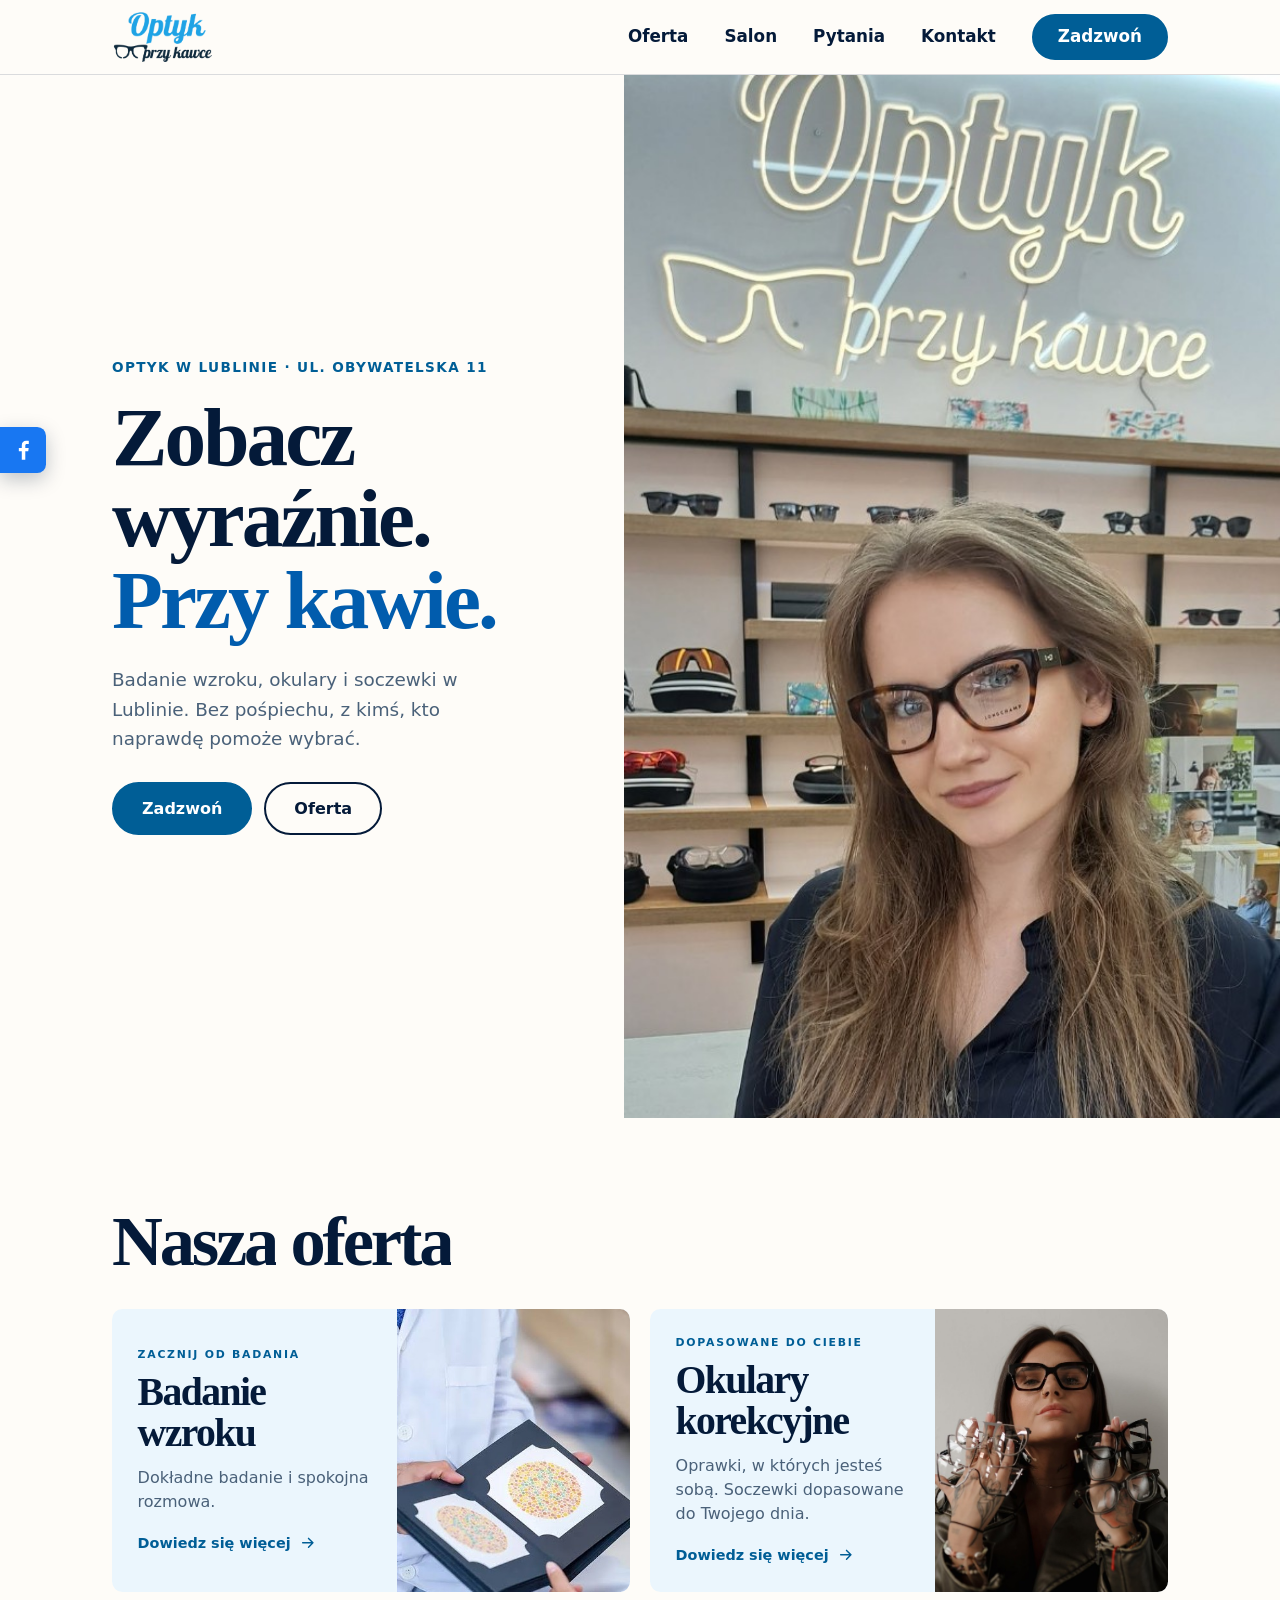
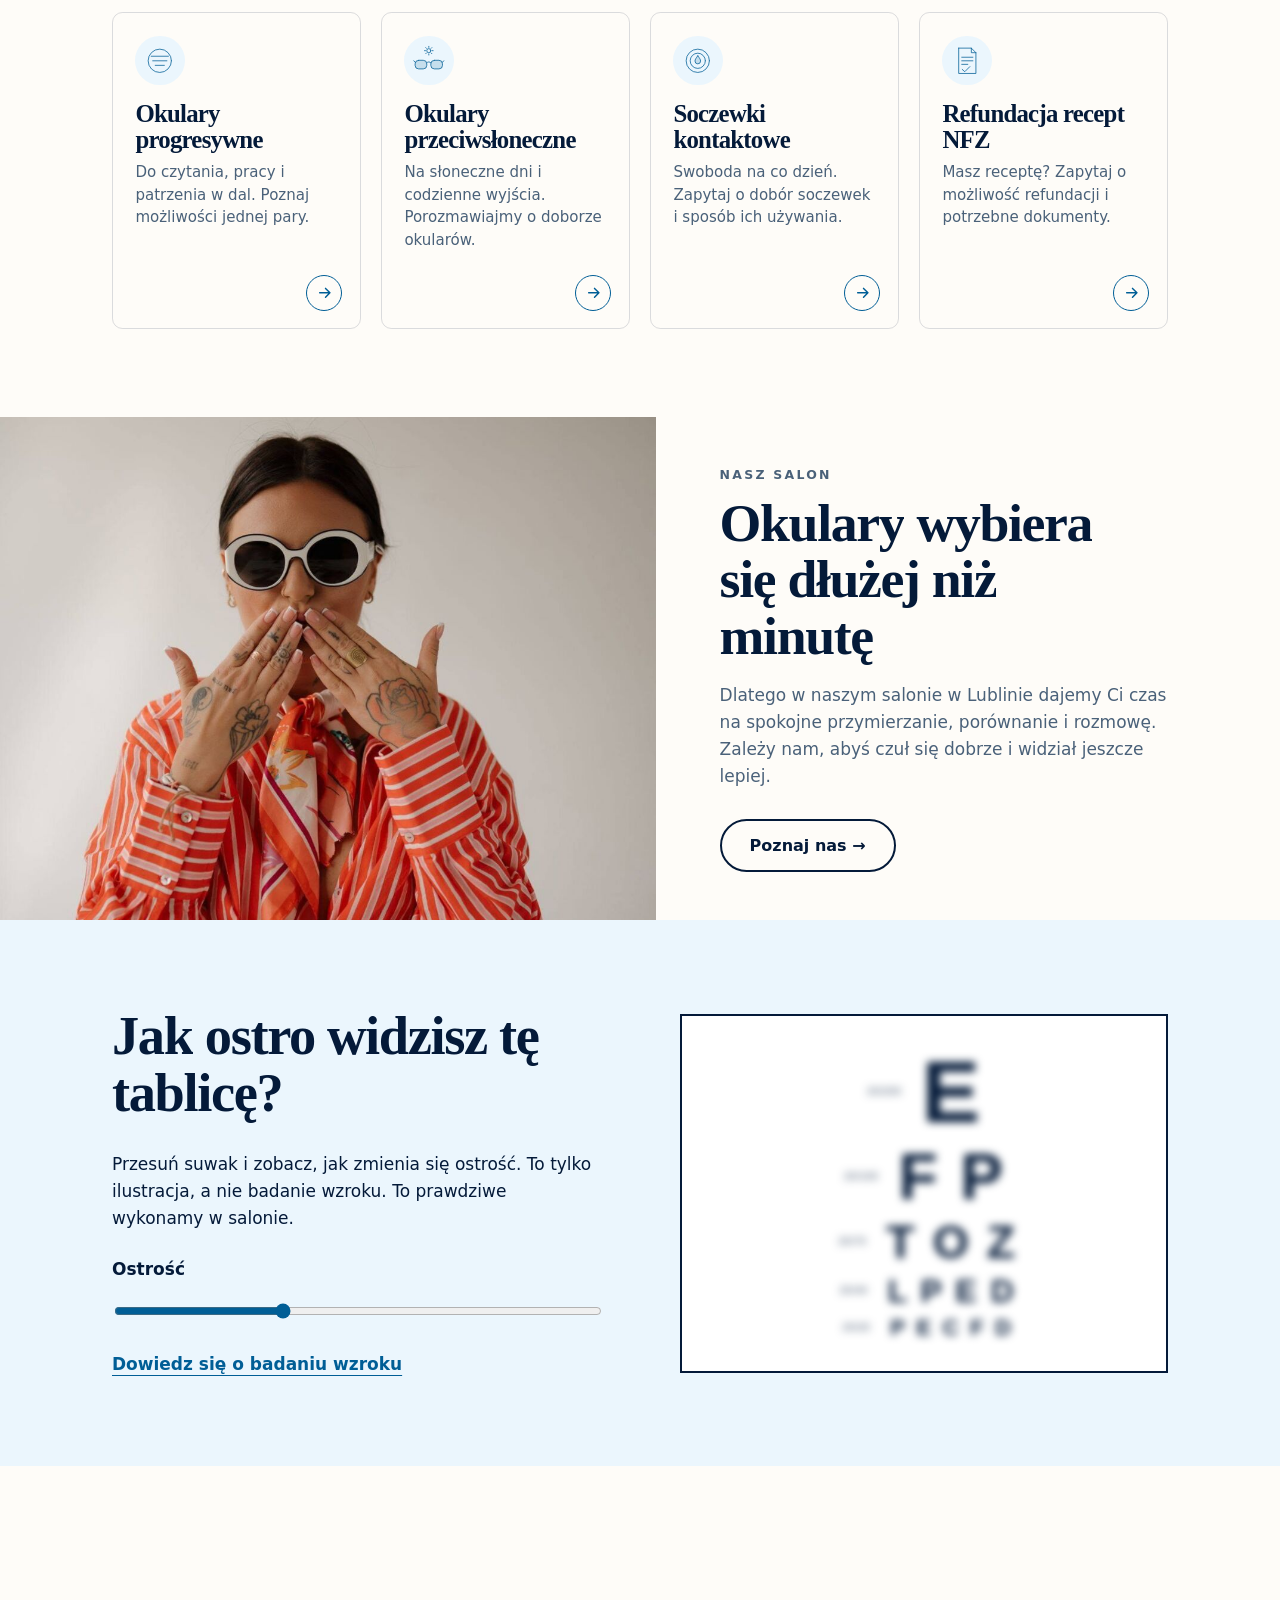
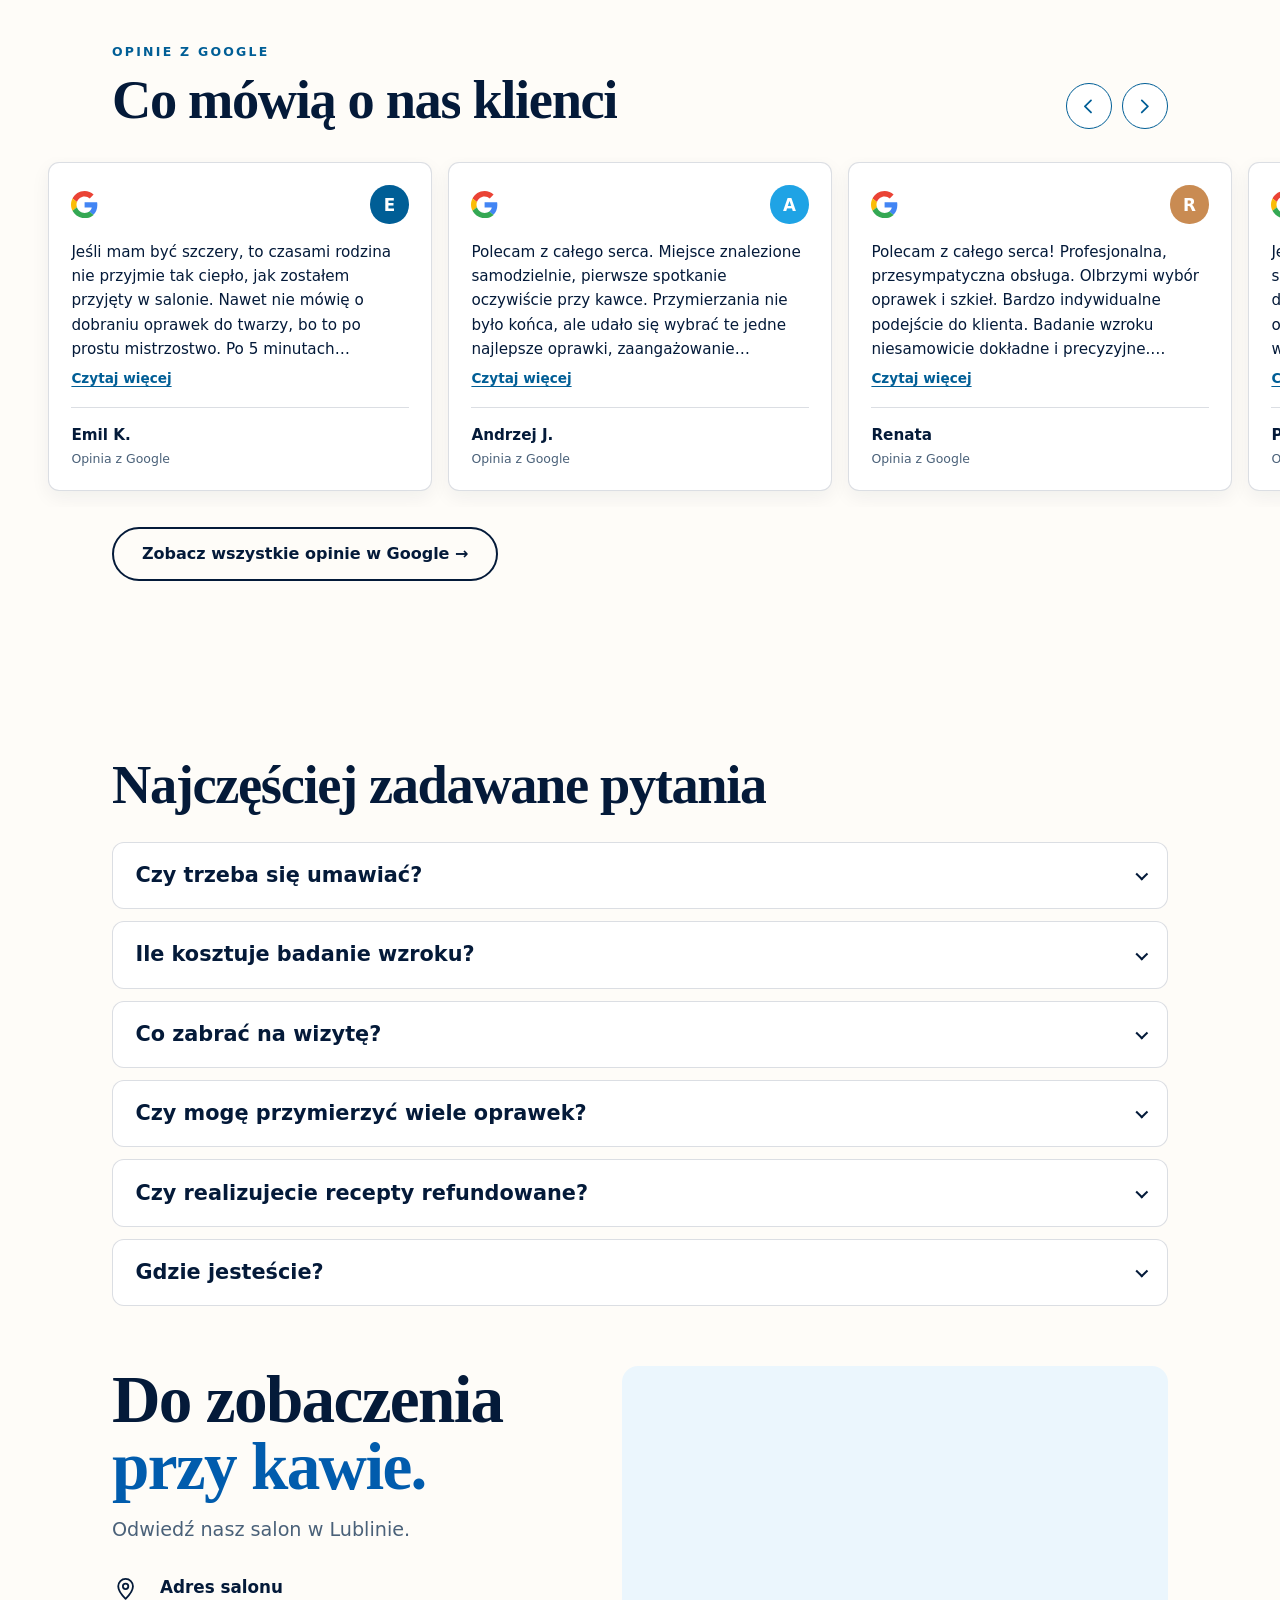
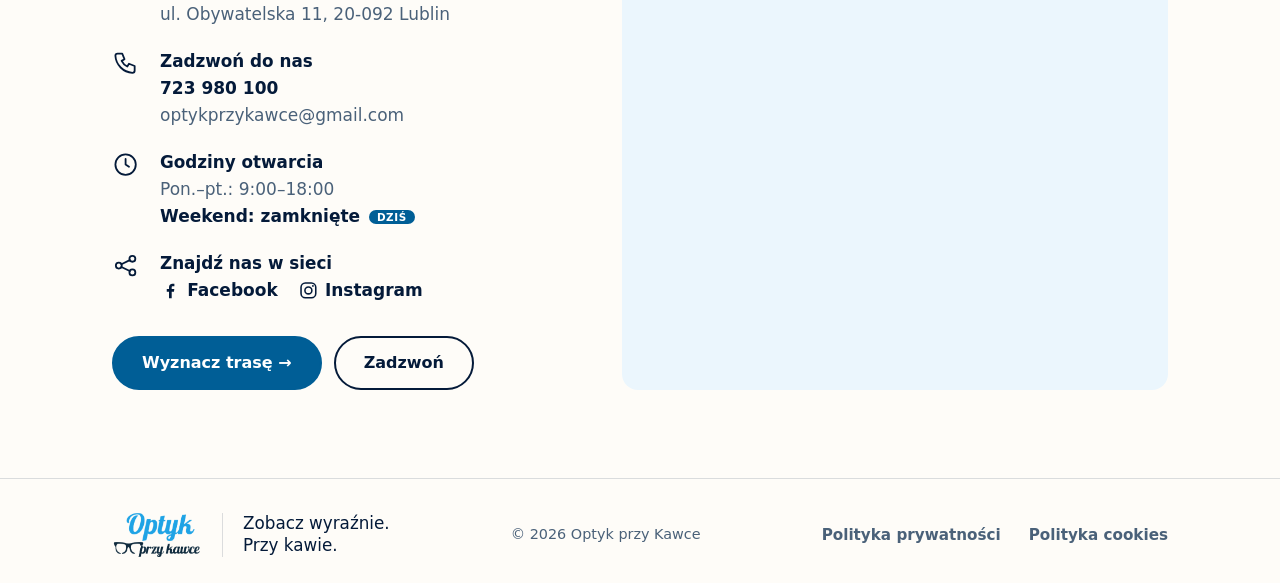
==== commit 433bbb34: "Poprawki treści FAQ i szerokości odpowiedzi Co-Authored-By: Claude Sonnet 5.5 <noreply@anthropic.com" ====
--- a/site/index.html
+++ b/site/index.html
@@ -158,7 +158,7 @@
         "name": "Co zabrać na wizytę?",
         "acceptedAnswer": {
           "@type": "Answer",
-          "text": "Dotychczasowe okulary i, jeśli masz, aktualną receptę."
+          "text": "Dotychczasowe okulary i jeśli masz, aktualną receptę."
         }
       },
       {
@@ -349,7 +349,7 @@
           <!-- DO POTWIERDZENIA Z KLIENTEM: odpowiedzi w FAQ (umawianie, refundacja, ceny) -->
           <details class="reveal" name="faq"><summary>Czy trzeba się umawiać?</summary><p>Najlepiej zadzwonić i umówić termin. Wtedy mamy dla Ciebie czas.</p></details>
           <details class="reveal" name="faq"><summary>Ile kosztuje badanie wzroku?</summary><p>Cenę podamy telefonicznie lub w salonie.</p></details>
-          <details class="reveal" name="faq"><summary>Co zabrać na wizytę?</summary><p>Dotychczasowe okulary i, jeśli masz, aktualną receptę.</p></details>
+          <details class="reveal" name="faq"><summary>Co zabrać na wizytę?</summary><p>Dotychczasowe okulary i jeśli masz, aktualną receptę.</p></details>
           <details class="reveal" name="faq"><summary>Czy mogę przymierzyć wiele oprawek?</summary><p>Tak. Wybór oprawek to najprzyjemniejsza część wizyty, a kawa czeka.</p></details>
           <details class="reveal" name="faq"><summary>Czy realizujecie recepty refundowane?</summary><p>Zadzwoń i zapytaj, powiemy, co zabrać i jak to wygląda.</p></details>
           <details class="reveal" name="faq"><summary>Gdzie jesteście?</summary><p>Przy ul. Obywatelskiej 11 w Lublinie. Mapa jest poniżej.</p></details>
--- a/site/css/style.css
+++ b/site/css/style.css
@@ -206,6 +206,7 @@
 .faq summary::after { content: ""; flex: none; width: .55rem; height: .55rem; border-right: 2px solid var(--granat); border-bottom: 2px solid var(--granat); transform: rotate(45deg) translateY(-2px); transition: transform .35s var(--ease); }
 .faq details[open] summary::after { transform: rotate(-135deg) translateY(-2px); }
 .faq details p { margin: 0; padding: 0 1.4rem 1.3rem; font-size: 1.12rem; color: var(--tekst2); max-width: 60ch; }
+@media (min-width: 800px) { .faq details p { max-width: 80ch; } }
 
 
 /* Podstrona: Badanie wzroku */
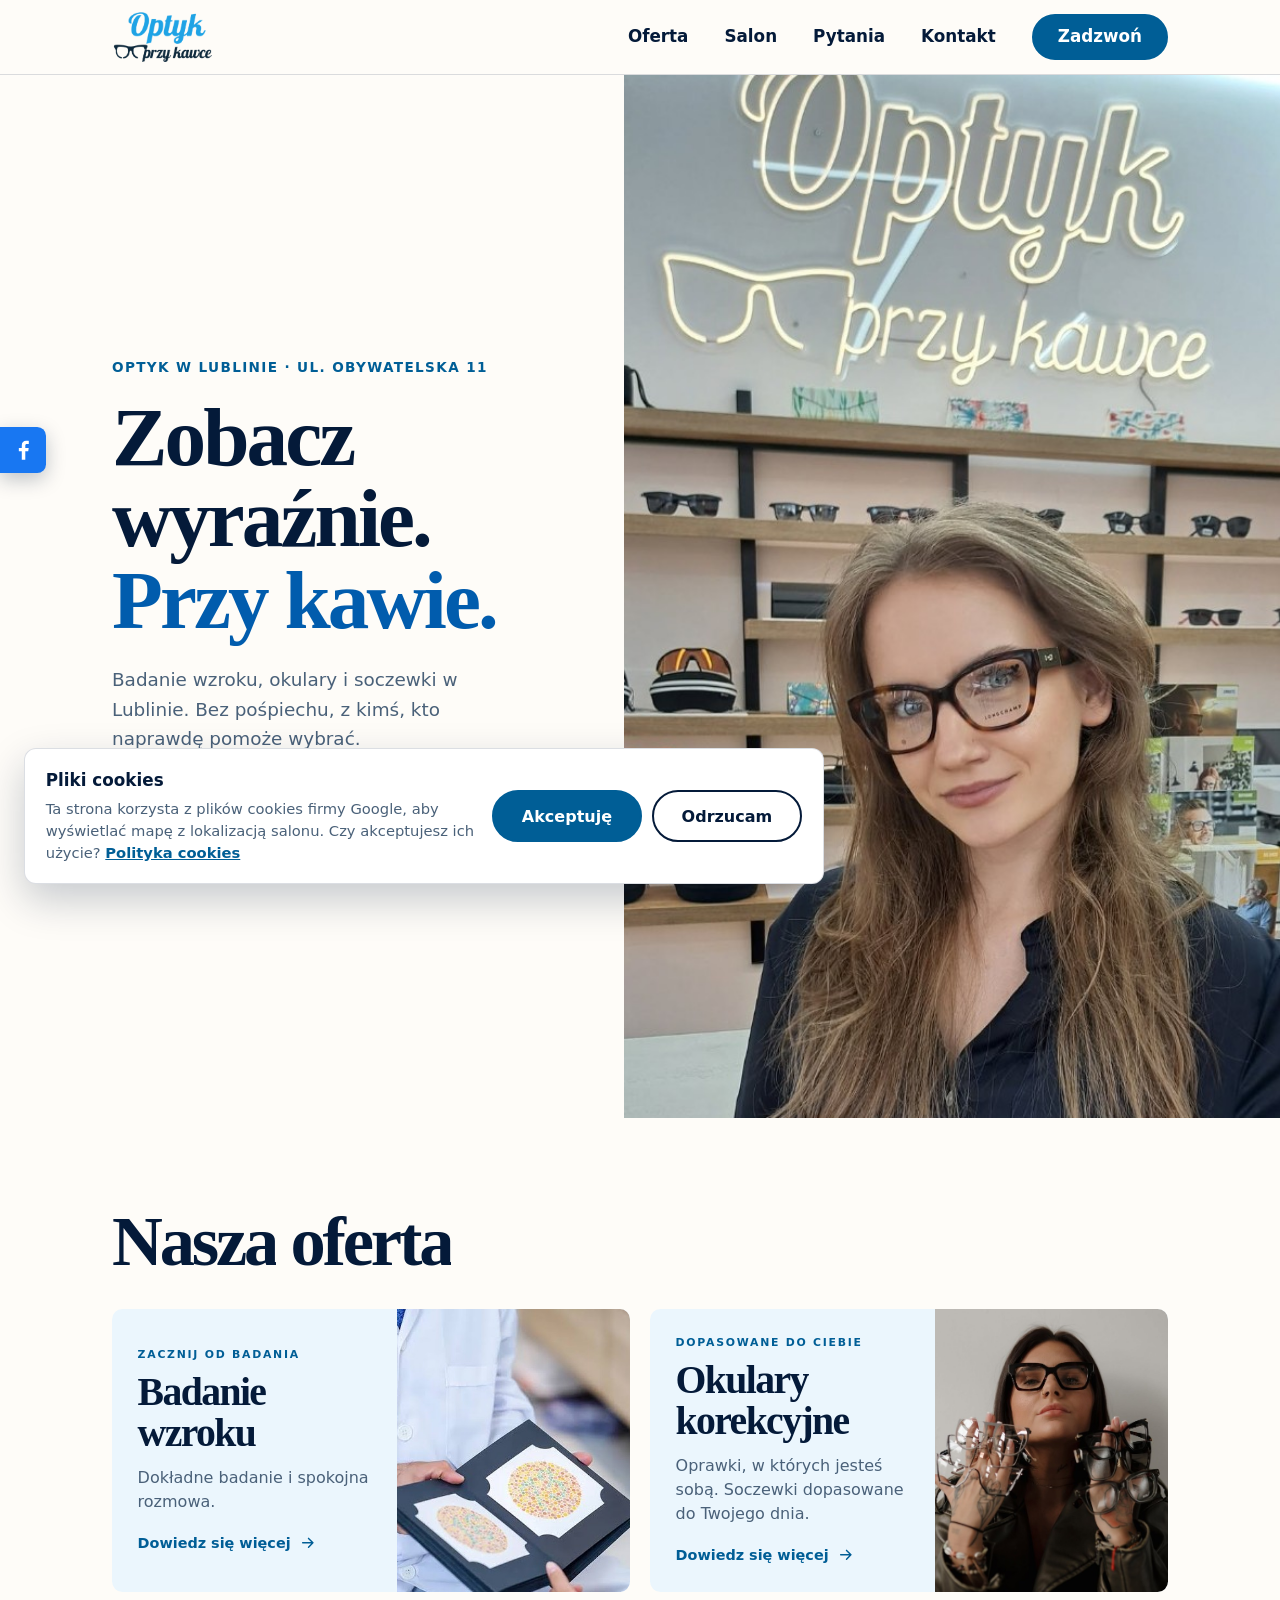
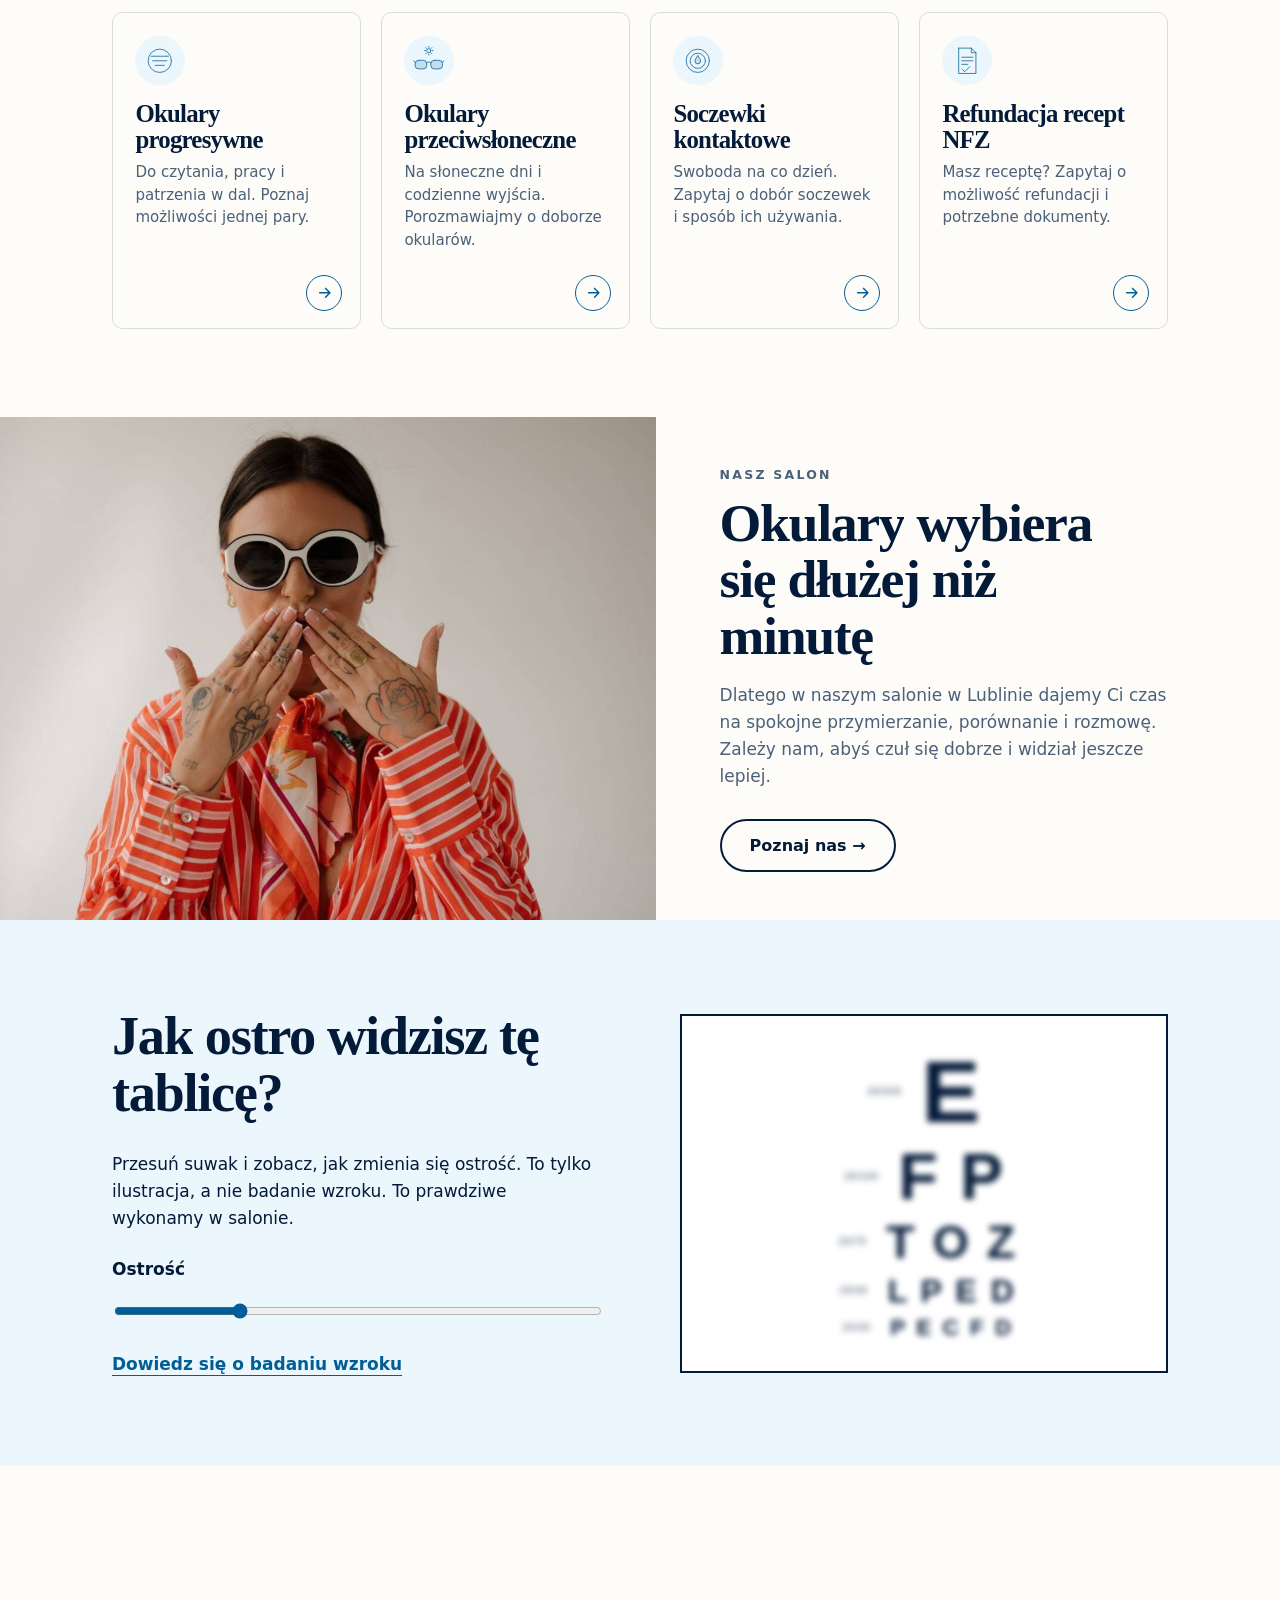
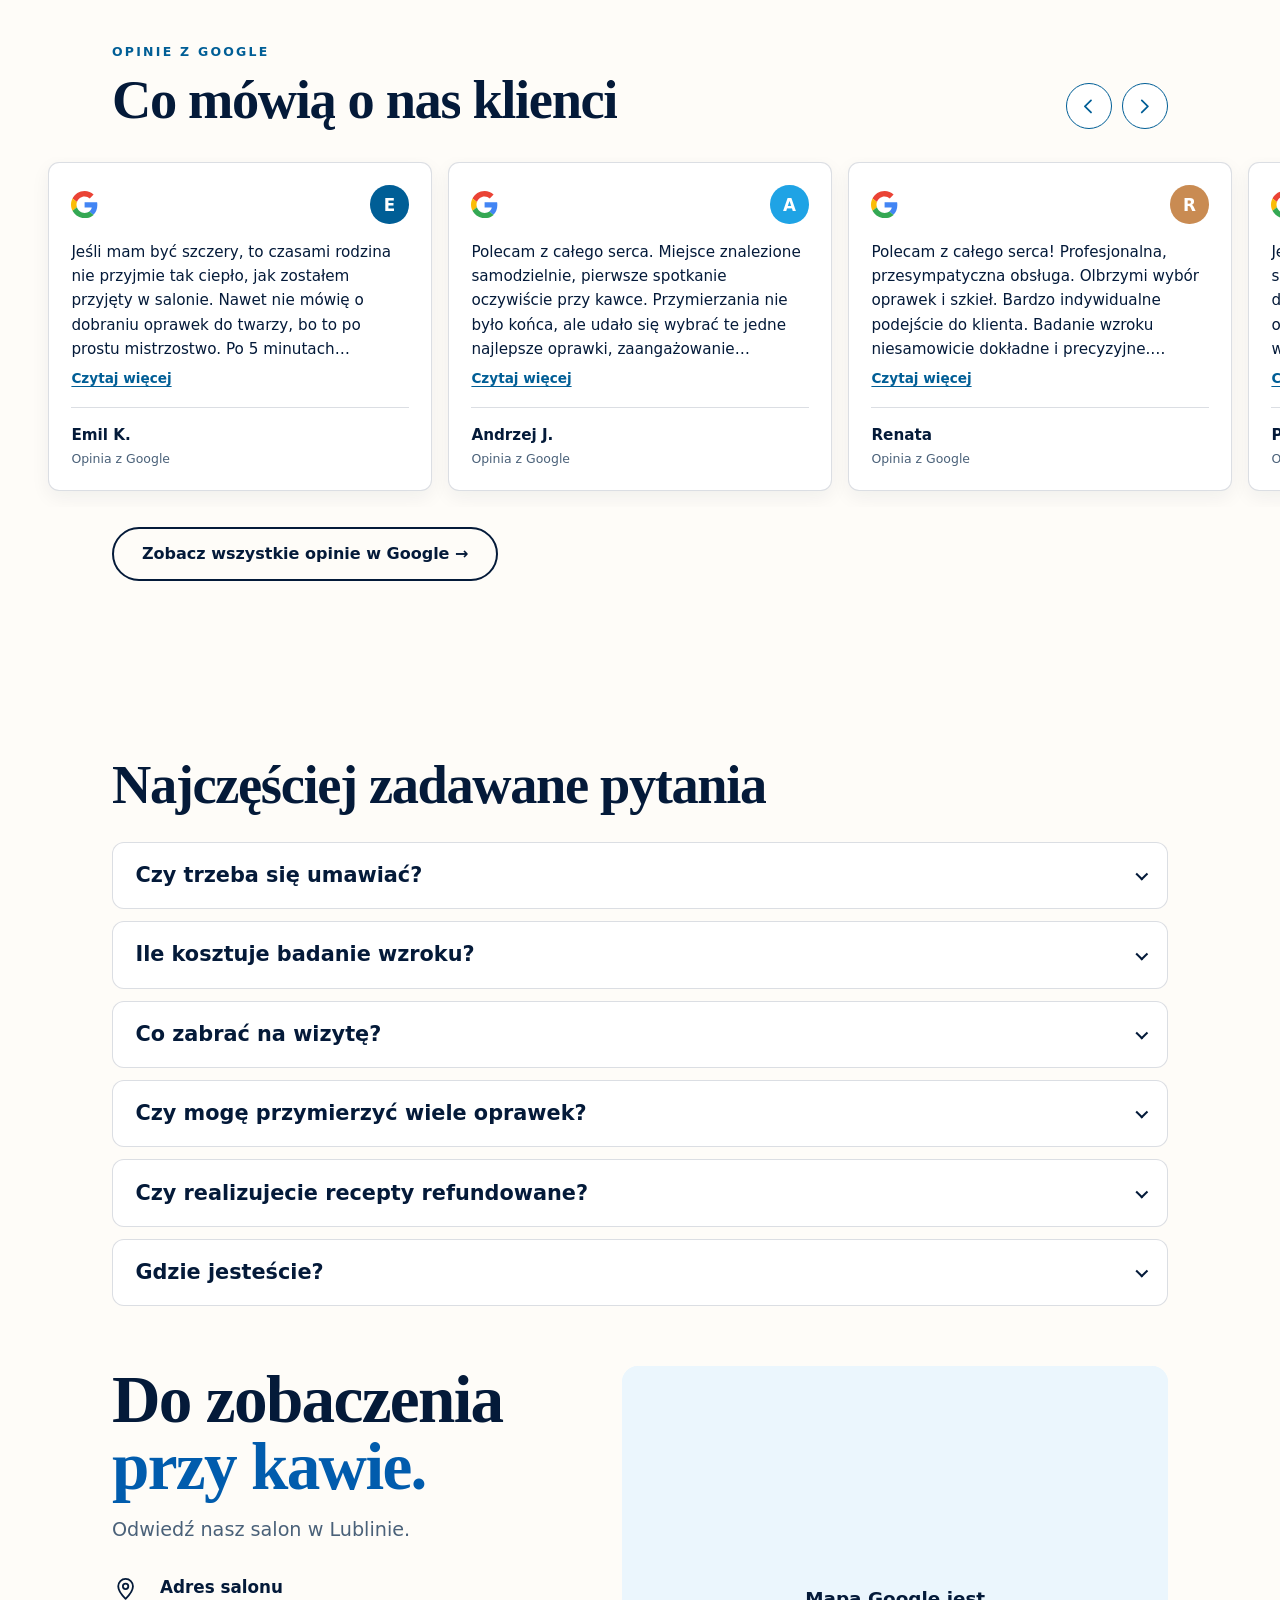
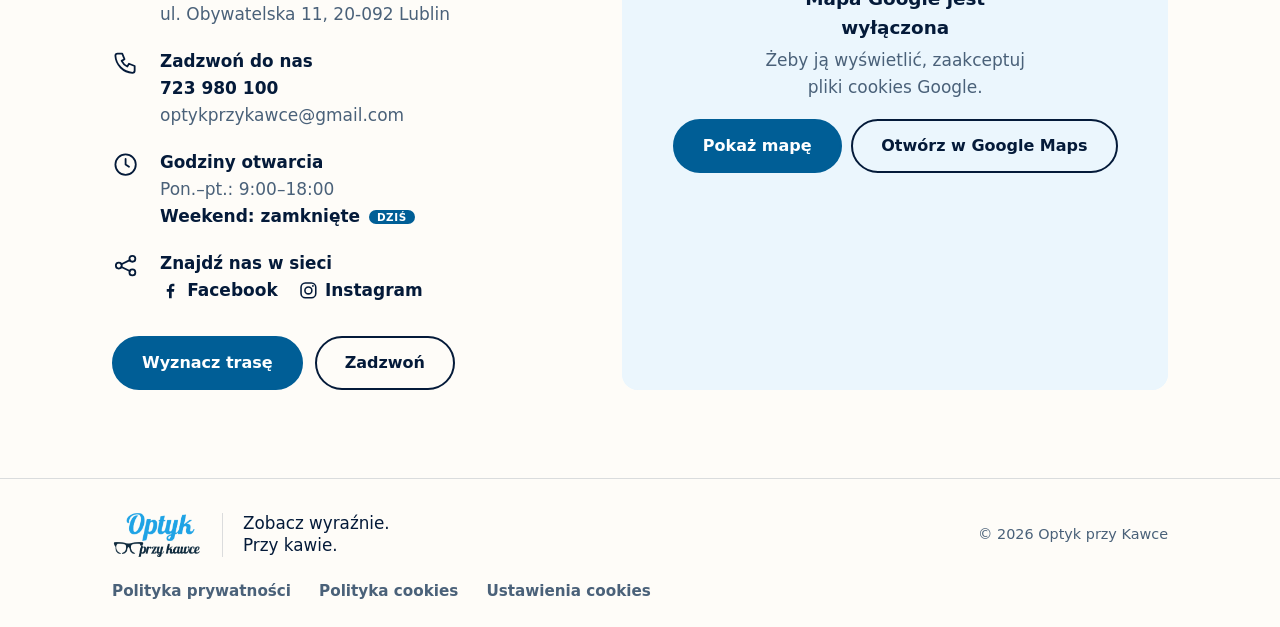
==== commit 13f441cf: "Baner cookies z blokadą mapy Google, ustawienia cookies w stopce - mapa ładuje się dopiero po akcept" ====
--- a/site/index.html
+++ b/site/index.html
@@ -370,12 +370,16 @@
             <li><svg class="ik" viewBox="0 0 24 24" aria-hidden="true" focusable="false"><circle cx="6" cy="12" r="2.6"/><circle cx="18" cy="6" r="2.6"/><circle cx="18" cy="18" r="2.6"/><path d="M8.3 10.8 15.7 7.2M8.3 13.2 15.7 16.8"/></svg><div><strong>Znajdź nas w sieci</strong><span class="kontakt-social"><a href="https://www.facebook.com/optykprzykawce" target="_blank" rel="noopener"><svg viewBox="0 0 24 24" aria-hidden="true" focusable="false"><path d="M13.5 21v-7.5h2.6l.4-3h-3V8.6c0-.9.3-1.5 1.5-1.5h1.6V4.4c-.3 0-1.2-.1-2.3-.1-2.3 0-3.9 1.4-3.9 4v2.2H7.8v3h2.6V21z" fill="currentColor"/></svg>Facebook</a><a href="https://www.instagram.com/optykprzykawce/" target="_blank" rel="noopener"><svg viewBox="0 0 24 24" aria-hidden="true" focusable="false"><rect x="3.5" y="3.5" width="17" height="17" rx="5" fill="none" stroke="currentColor" stroke-width="1.8"/><circle cx="12" cy="12" r="4" fill="none" stroke="currentColor" stroke-width="1.8"/><circle cx="17.2" cy="6.8" r="1.1" fill="currentColor"/></svg>Instagram</a></span></div></li>
           </ul>
           <div class="kontakt-sekcja__cta reveal">
-            <a class="btn" href="https://maps.app.goo.gl/uVHfZdmYuKes5w2g6" target="_blank" rel="noopener">Wyznacz trasę →</a>
+            <a class="btn" href="https://maps.app.goo.gl/uVHfZdmYuKes5w2g6" target="_blank" rel="noopener">Wyznacz trasę</a>
             <a class="btn btn--ghost" href="tel:+48723980100" aria-label="Zadzwoń 723 980 100">Zadzwoń</a>
           </div>
         </div>
-        <div class="mapa-duza">
-          <iframe src="https://maps.google.com/maps?q=Optyk%20przy%20kawce%2C%20Obywatelska%2011%2C%20Lublin&amp;t=&amp;z=18&amp;ie=UTF8&amp;iwloc=&amp;output=embed" title="Mapa: Optyk przy Kawce, ul. Obywatelska 11, Lublin" loading="lazy" referrerpolicy="strict-origin-when-cross-origin" allowfullscreen></iframe>
+        <div class="mapa-duza" data-mapa>
+          <div class="mapa-blokada" data-mapa-blokada>
+            <p><strong>Mapa Google jest wyłączona</strong>Żeby ją wyświetlić, zaakceptuj pliki cookies Google.</p>
+            <div class="mapa-blokada__przyciski"><button class="btn" type="button" data-cookies-wlacz>Pokaż mapę</button><a class="btn btn--ghost" href="https://maps.app.goo.gl/uVHfZdmYuKes5w2g6" target="_blank" rel="noopener">Otwórz w Google Maps</a></div>
+          </div>
+          <iframe data-src="https://maps.google.com/maps?q=Optyk%20przy%20kawce%2C%20Obywatelska%2011%2C%20Lublin&amp;t=&amp;z=18&amp;ie=UTF8&amp;iwloc=&amp;output=embed" title="Mapa: Optyk przy Kawce, ul. Obywatelska 11, Lublin" loading="lazy" referrerpolicy="strict-origin-when-cross-origin" allowfullscreen></iframe>
         </div>
       </div>
     </section>
@@ -394,6 +398,7 @@
         <ul class="stopka__prawne">
           <li><a href="/polityka-prywatnosci">Polityka prywatności</a></li>
           <li><a href="/polityka-cookies">Polityka cookies</a></li>
+          <li><button class="stopka__cookies" type="button" data-cookies-ustawienia>Ustawienia cookies</button></li>
         </ul>
       </nav>
     </div>
--- a/site/css/style.css
+++ b/site/css/style.css
@@ -1068,3 +1068,19 @@
 .opinia figcaption span { display: block; font-weight: 500; font-size: .78rem; color: var(--tekst2); margin-top: .15rem; }
 .opinie__link { margin: 1.25rem 0 0; }
 @media (min-width: 800px) { .opinie__nav { display: flex; } .opinia { width: 24rem; } }
+
+/* Cookies: baner zgody i blokada mapy */
+.cookies { position: fixed; left: 1rem; right: 1rem; bottom: 1rem; z-index: 60; max-width: 44rem; margin-inline: auto; display: grid; gap: 1rem; padding: 1.2rem 1.3rem; background: #fff; color: var(--granat); border: 1px solid var(--linia); border-radius: .75rem; box-shadow: 0 1rem 2.5rem rgba(4, 26, 57, .22); }
+.cookies[hidden] { display: none; }
+.cookies p { margin: 0; font-size: .92rem; line-height: 1.5; color: var(--tekst2); }
+.cookies strong { display: block; color: var(--granat); font-size: 1.05rem; margin-bottom: .25rem; }
+.cookies a { color: var(--blekit-ciemny); font-weight: 600; }
+.cookies__przyciski { display: flex; flex-wrap: wrap; gap: .6rem; }
+@media (min-width: 700px) { .cookies { grid-template-columns: 1fr auto; align-items: center; left: 1.5rem; right: auto; margin-inline: 0; max-width: 50rem; } }
+.mapa-blokada { position: absolute; inset: 0; z-index: 1; display: grid; place-content: center; justify-items: center; gap: 1.1rem; padding: 1.5rem; text-align: center; background: var(--mgla); }
+.mapa-blokada[hidden] { display: none; }
+.mapa-blokada p { margin: 0; color: var(--tekst2); max-width: 26ch; }
+.mapa-blokada strong { display: block; color: var(--granat); font-size: 1.15rem; margin-bottom: .3rem; }
+.mapa-blokada__przyciski { display: flex; flex-wrap: wrap; justify-content: center; gap: .6rem; }
+.stopka__cookies { padding: 0; border: 0; background: none; font: inherit; font-weight: 600; color: var(--tekst2); cursor: pointer; }
+.stopka__cookies:hover { color: var(--blekit-ciemny); text-decoration: underline; text-underline-offset: .25em; }
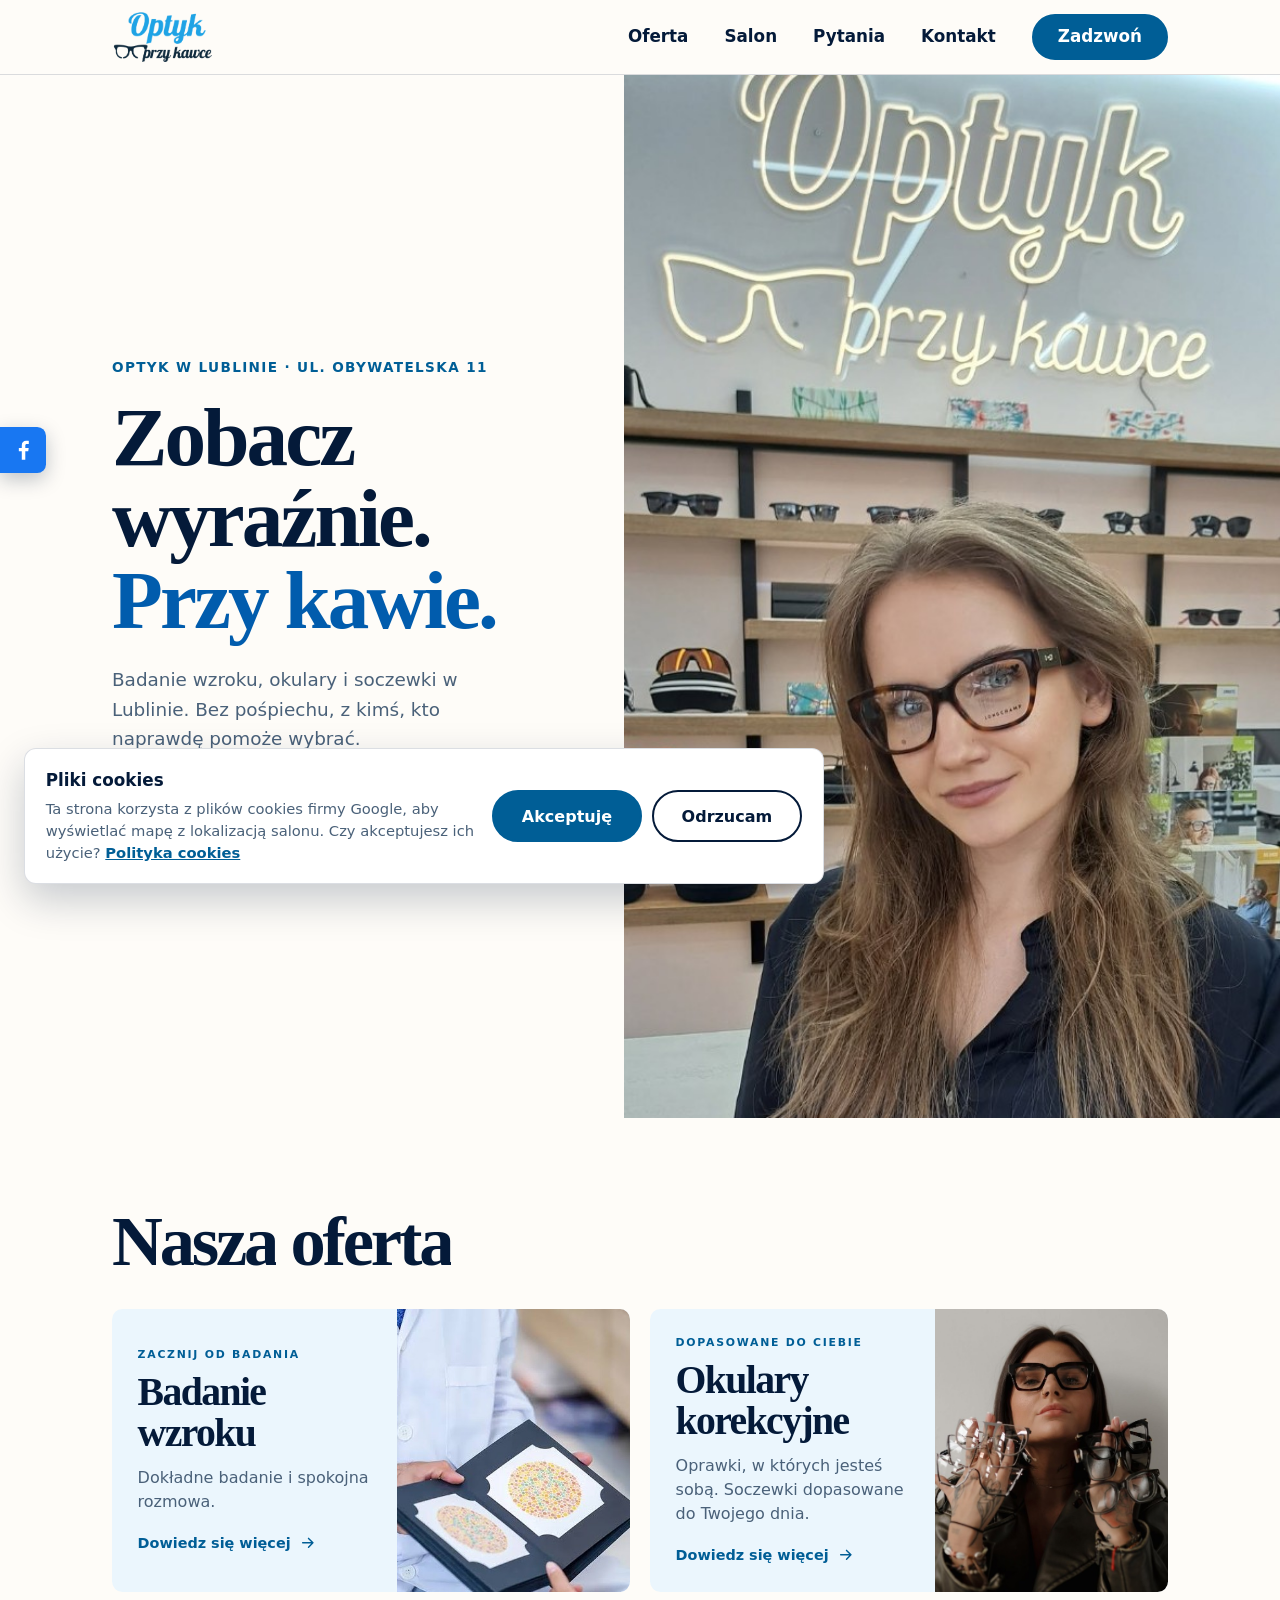
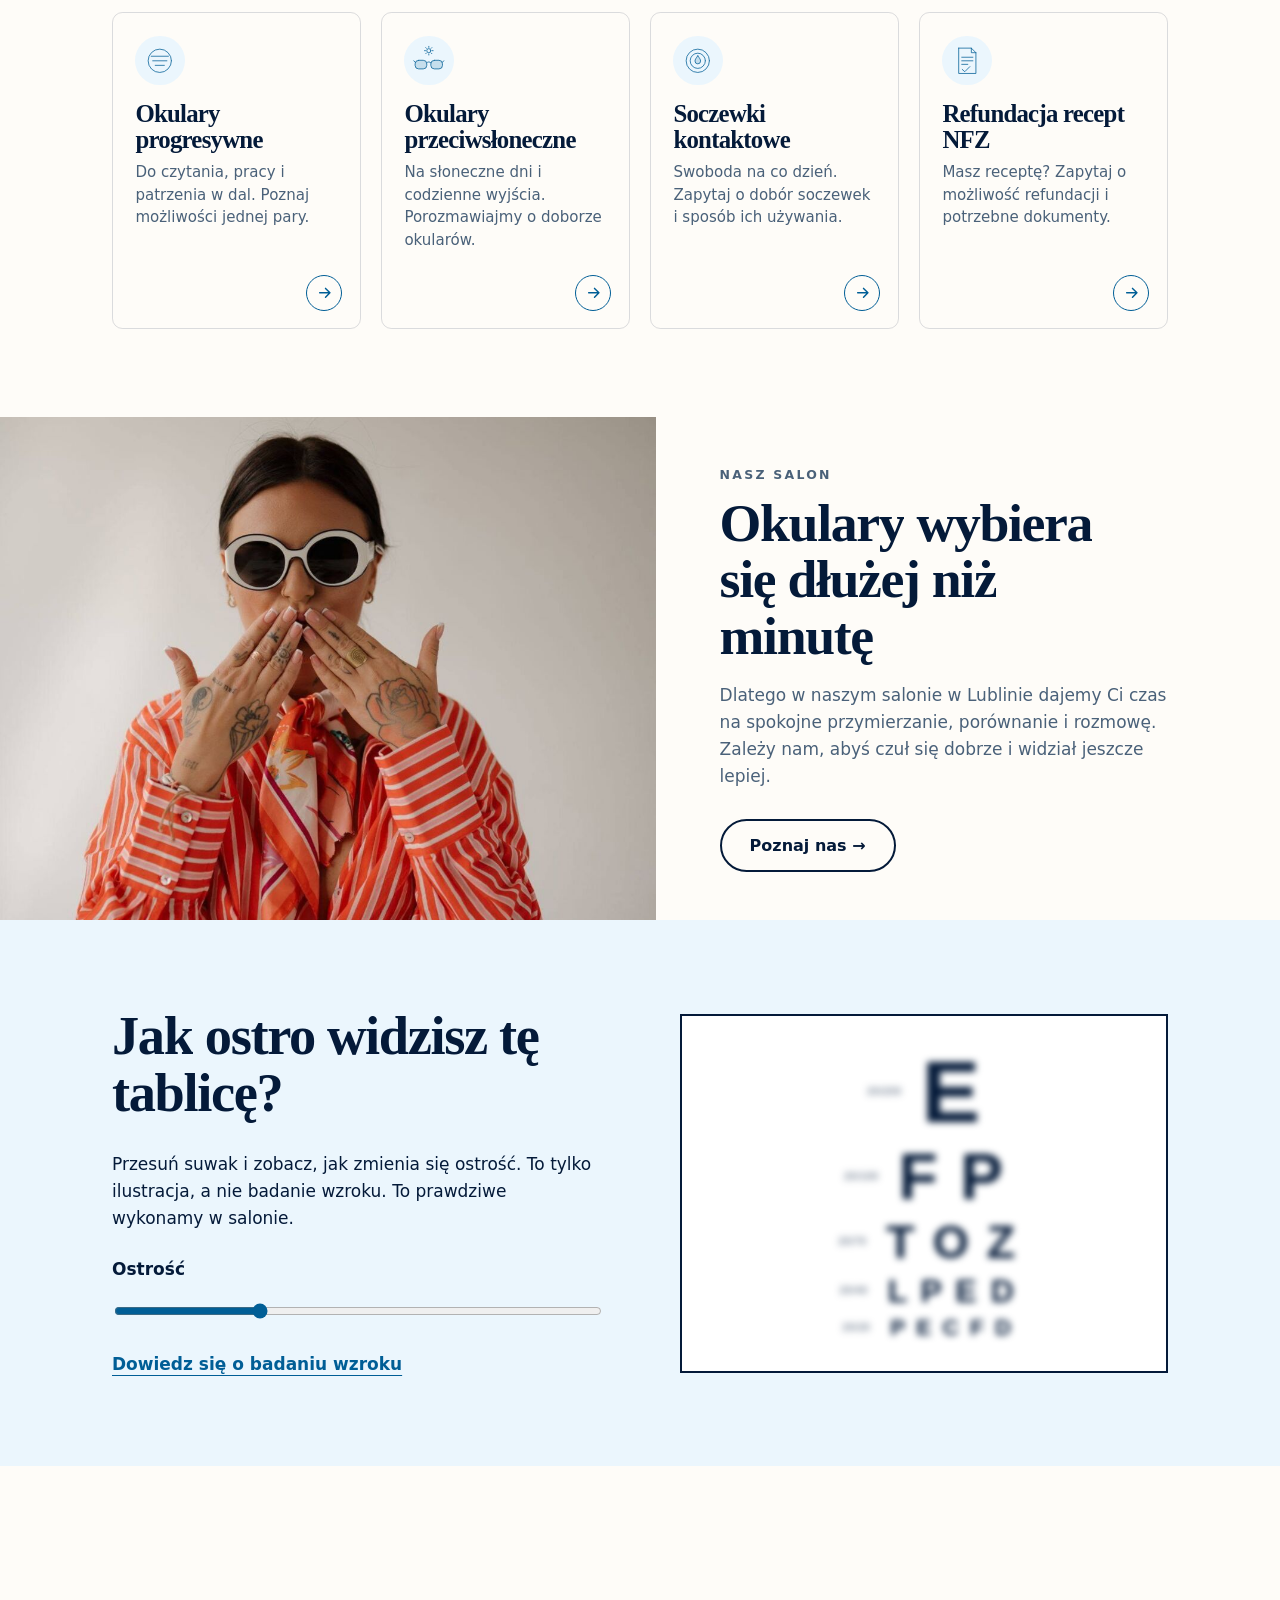
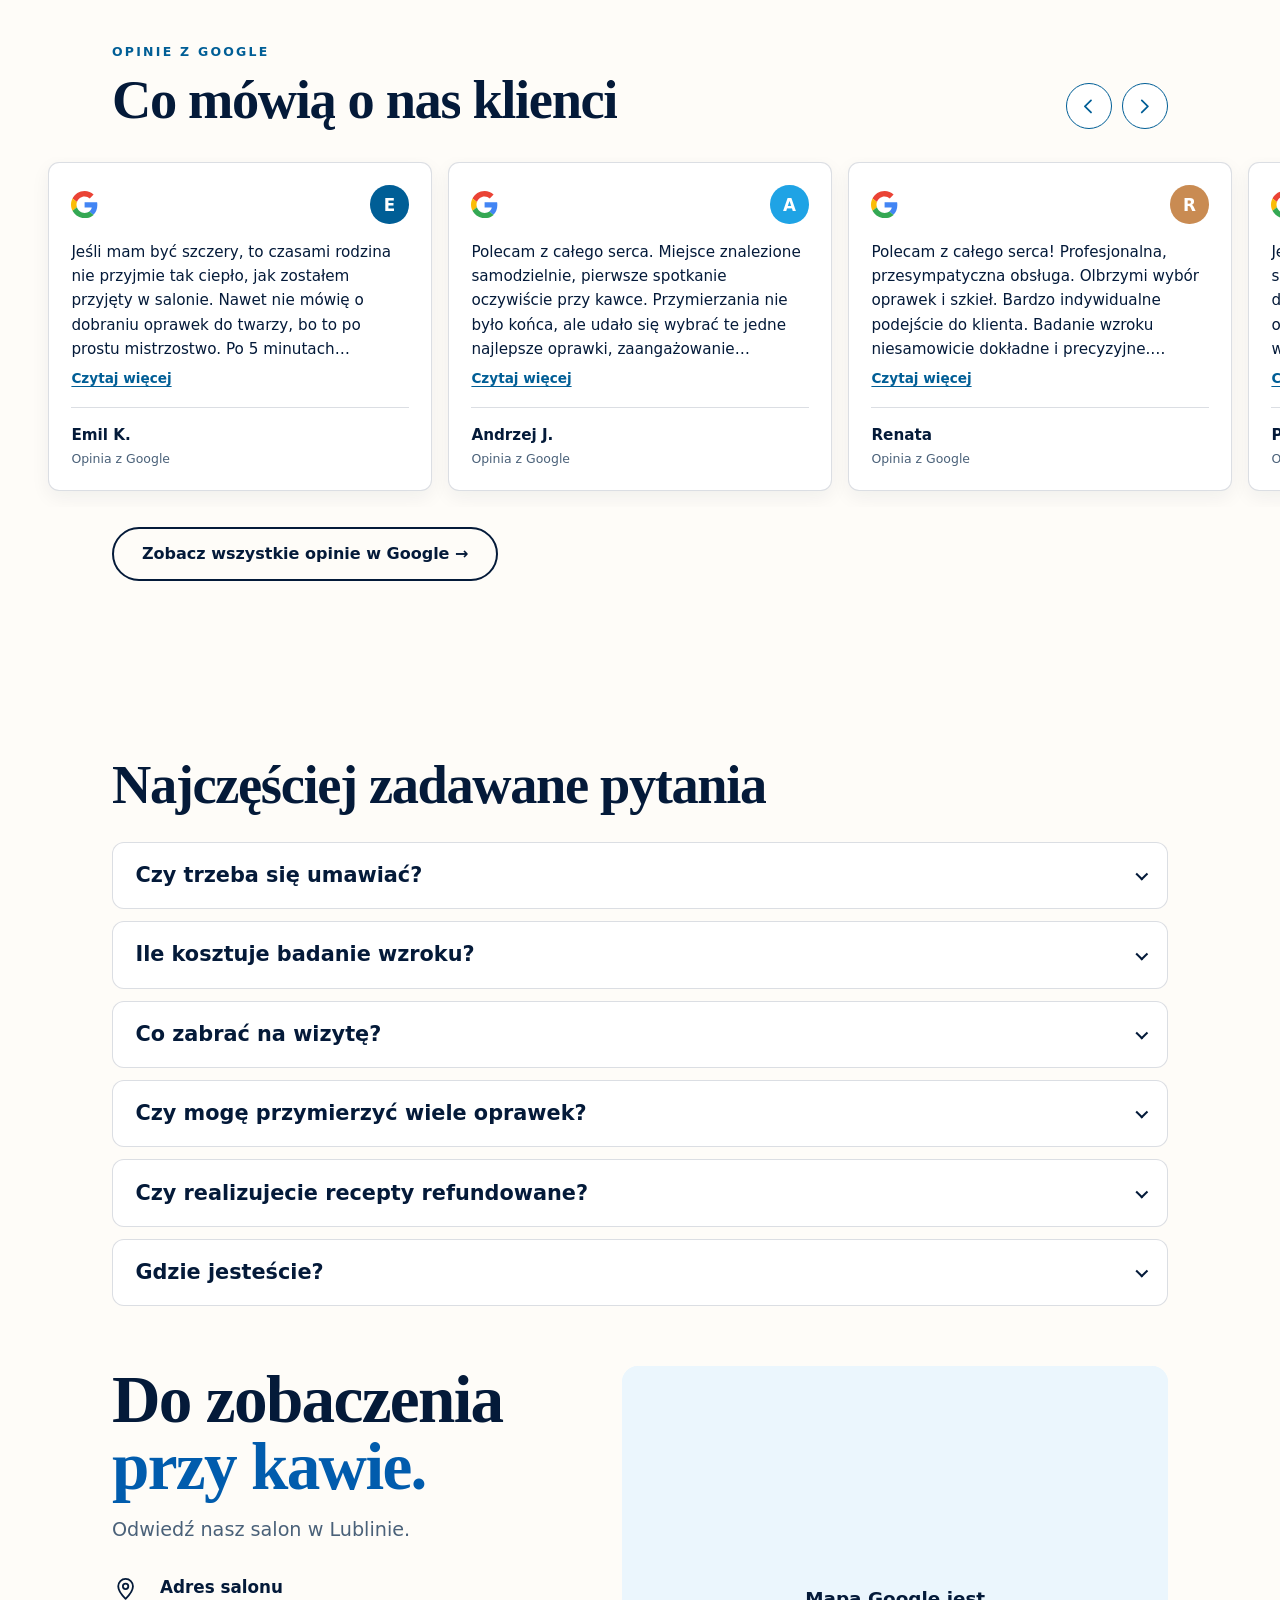
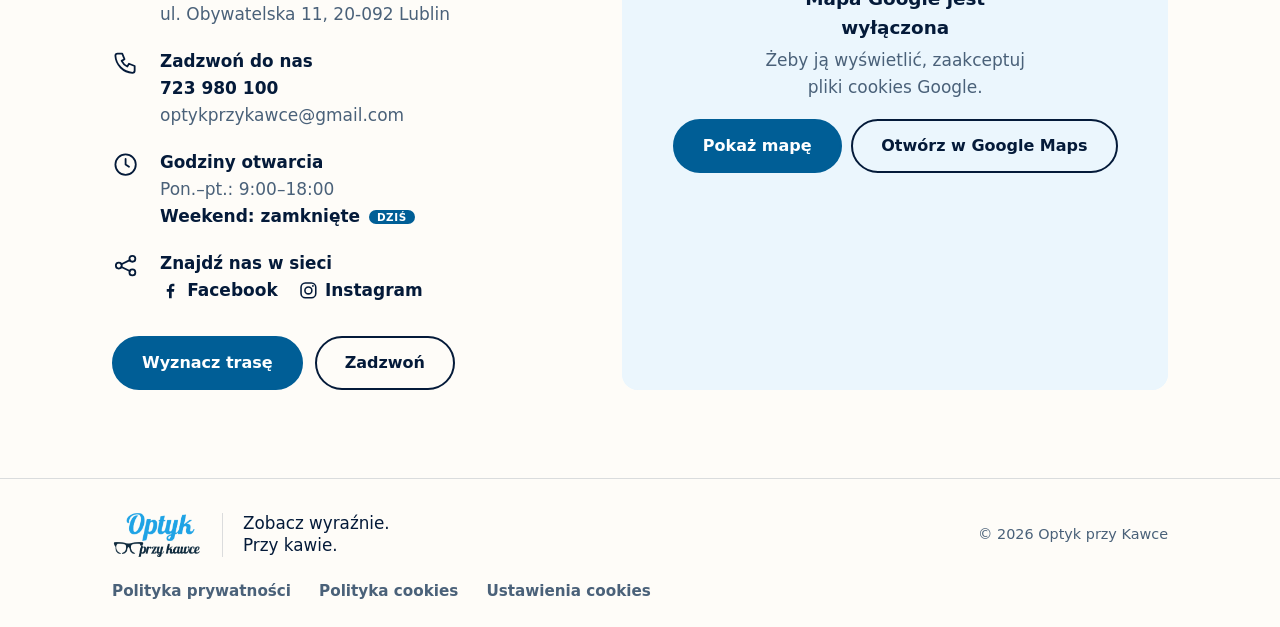
==== commit bf1e6742: "Favicon i ikony aplikacji (okulary z logo na błękitnym tle) Co-Authored-By: Claude Sonnet 5.5 <norep" ====
--- a/site/index.html
+++ b/site/index.html
@@ -17,6 +17,10 @@
   <meta property="og:type" content="website">
   <meta property="og:image" content="https://www.optykprzykawce.pl/img/optyk-przy-kawce-lublin-salon-optyczny-neon-pracownica.jpg">
   <script>document.documentElement.classList.add('js');</script>
+  <link rel="icon" href="/favicon.ico" sizes="48x48">
+  <link rel="icon" type="image/png" sizes="32x32" href="/favicon-32x32.png">
+  <link rel="icon" type="image/png" sizes="192x192" href="/icon-192.png">
+  <link rel="apple-touch-icon" href="/apple-touch-icon.png">
   <link rel="stylesheet" href="css/style.css">
   <script type="application/ld+json">
   {
